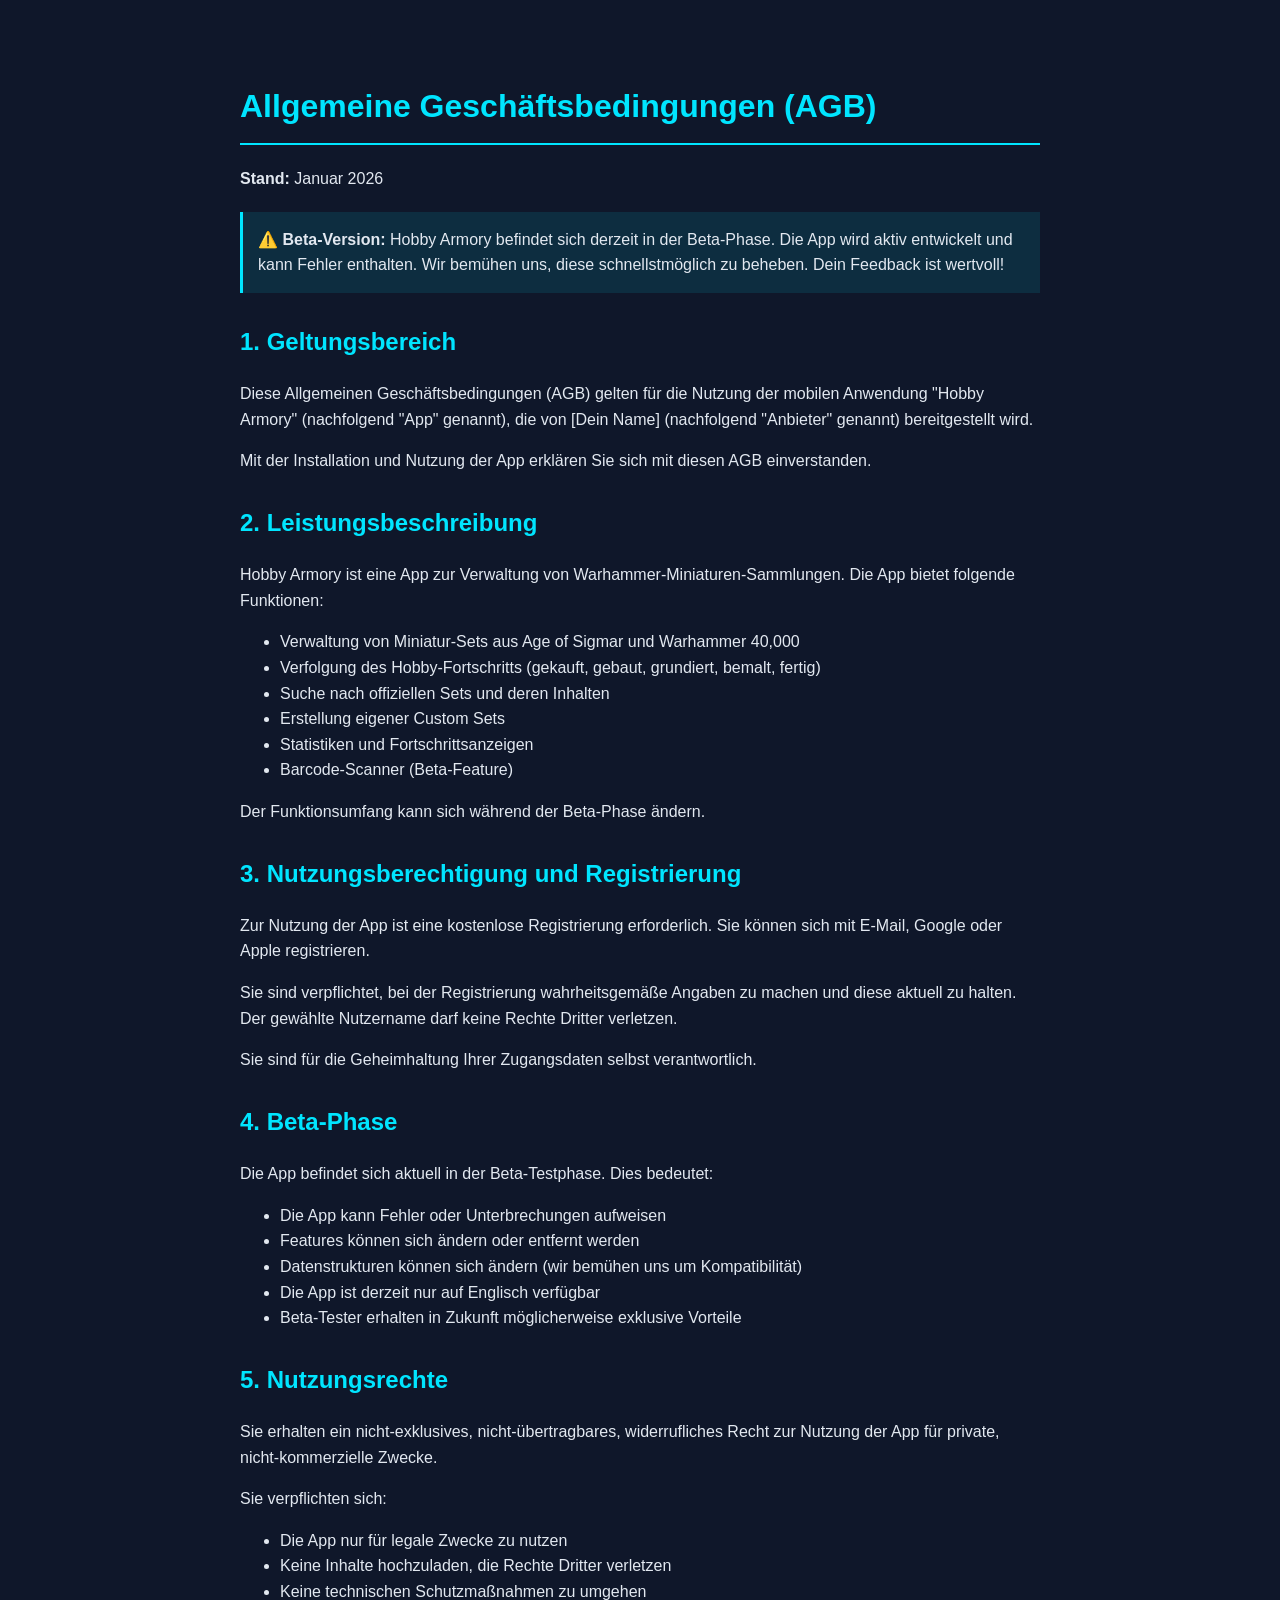
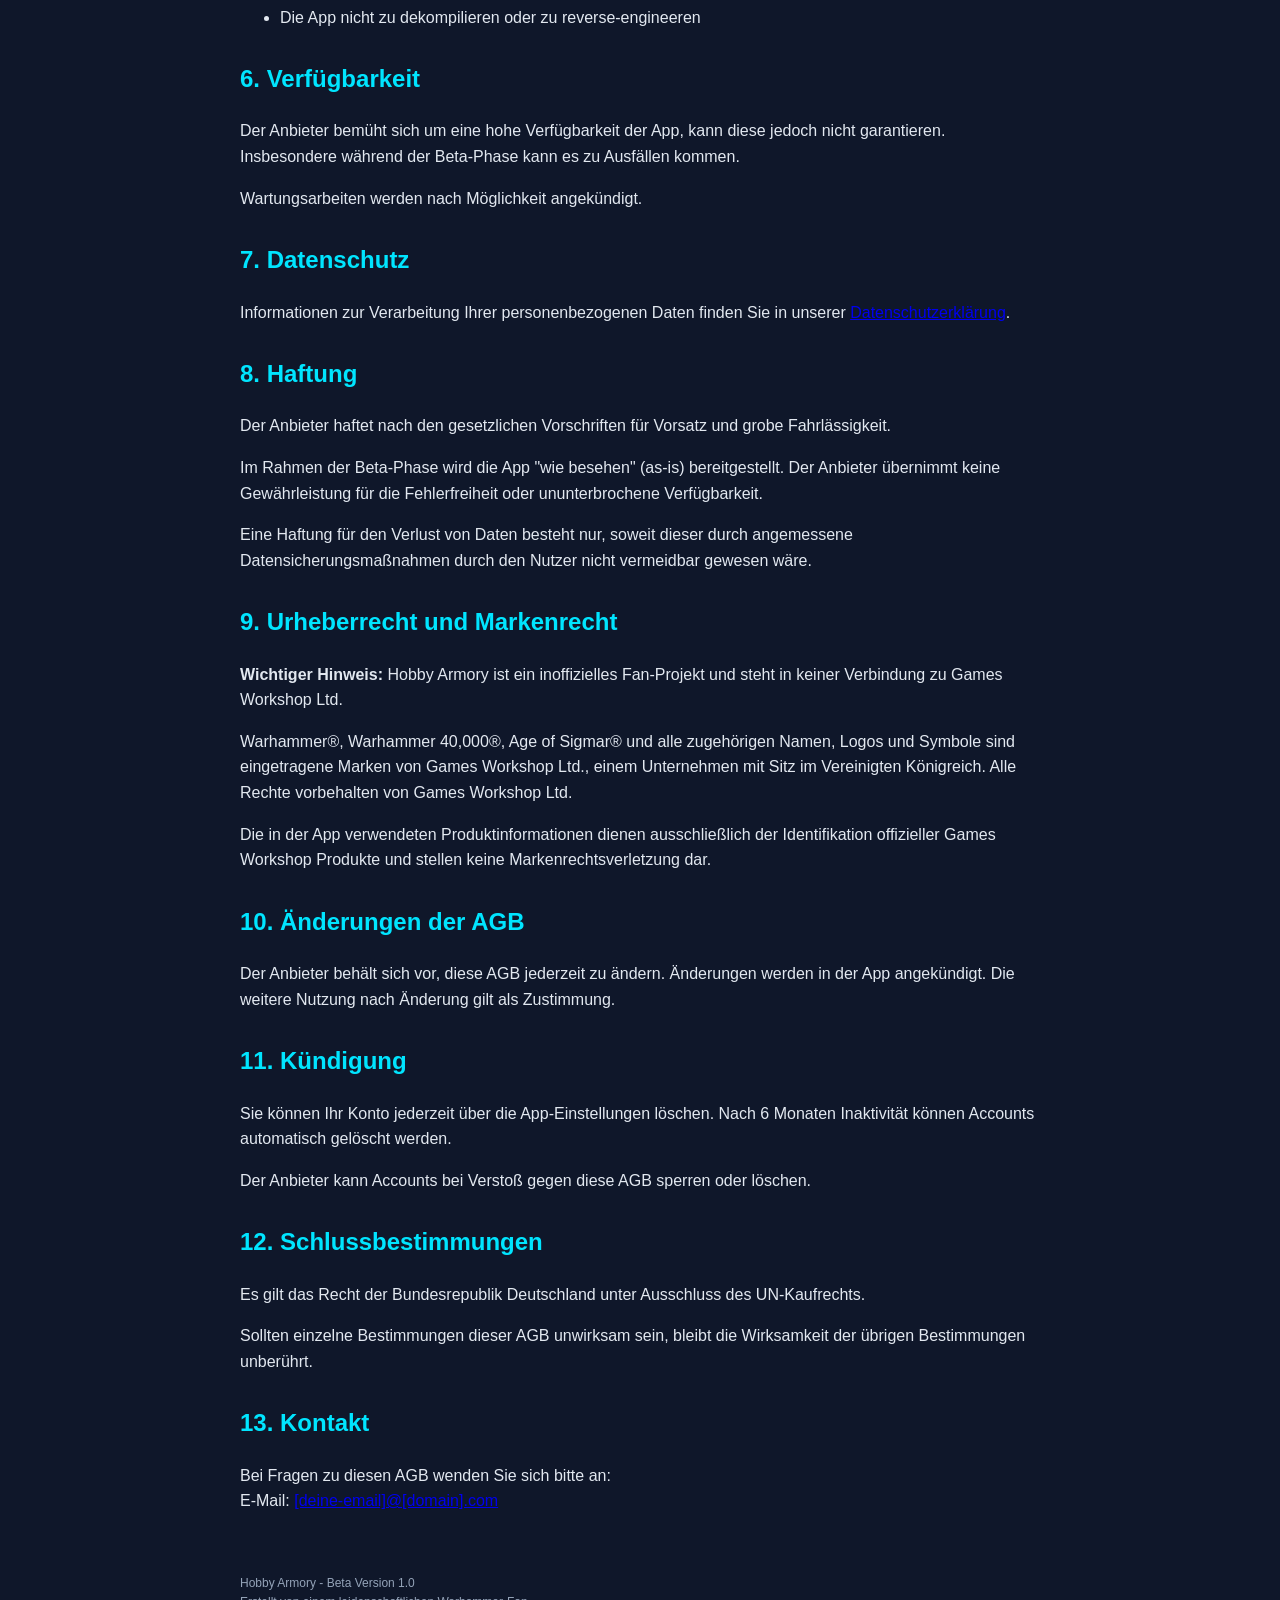
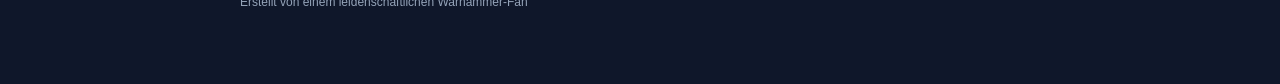
==== agb.html @ bc9844b2 "add legal pages" ====
<!DOCTYPE html>
<html lang="de">
<head>
    <meta charset="UTF-8">
    <meta name="viewport" content="width=device-width, initial-scale=1.0">
    <title>AGB - Hobby Armory</title>
    <style>
        body {
            font-family: -apple-system, BlinkMacSystemFont, 'Segoe UI', Arial, sans-serif;
            max-width: 800px;
            margin: 40px auto;
            padding: 20px;
            background: #0F172A;
            color: #E2E8F0;
            line-height: 1.6;
        }
        h1 {
            color: #00E5FF;
            border-bottom: 2px solid #00E5FF;
            padding-bottom: 10px;
        }
        h2 {
            color: #00E5FF;
            margin-top: 30px;
        }
        .highlight {
            background: rgba(0, 229, 255, 0.1);
            padding: 15px;
            border-left: 3px solid #00E5FF;
            margin: 20px 0;
        }
    </style>
</head>
<body>
    <h1>Allgemeine Geschäftsbedingungen (AGB)</h1>
    <p><strong>Stand:</strong> Januar 2026</p>

    <div class="highlight">
        <strong>⚠️ Beta-Version:</strong> Hobby Armory befindet sich derzeit in der Beta-Phase. 
        Die App wird aktiv entwickelt und kann Fehler enthalten. Wir bemühen uns, diese schnellstmöglich 
        zu beheben. Dein Feedback ist wertvoll!
    </div>

    <h2>1. Geltungsbereich</h2>
    <p>
        Diese Allgemeinen Geschäftsbedingungen (AGB) gelten für die Nutzung der mobilen Anwendung 
        "Hobby Armory" (nachfolgend "App" genannt), die von [Dein Name] (nachfolgend "Anbieter" genannt) 
        bereitgestellt wird.
    </p>
    <p>
        Mit der Installation und Nutzung der App erklären Sie sich mit diesen AGB einverstanden.
    </p>

    <h2>2. Leistungsbeschreibung</h2>
    <p>
        Hobby Armory ist eine App zur Verwaltung von Warhammer-Miniaturen-Sammlungen. Die App bietet 
        folgende Funktionen:
    </p>
    <ul>
        <li>Verwaltung von Miniatur-Sets aus Age of Sigmar und Warhammer 40,000</li>
        <li>Verfolgung des Hobby-Fortschritts (gekauft, gebaut, grundiert, bemalt, fertig)</li>
        <li>Suche nach offiziellen Sets und deren Inhalten</li>
        <li>Erstellung eigener Custom Sets</li>
        <li>Statistiken und Fortschrittsanzeigen</li>
        <li>Barcode-Scanner (Beta-Feature)</li>
    </ul>
    <p>
        Der Funktionsumfang kann sich während der Beta-Phase ändern.
    </p>

    <h2>3. Nutzungsberechtigung und Registrierung</h2>
    <p>
        Zur Nutzung der App ist eine kostenlose Registrierung erforderlich. Sie können sich mit 
        E-Mail, Google oder Apple registrieren.
    </p>
    <p>
        Sie sind verpflichtet, bei der Registrierung wahrheitsgemäße Angaben zu machen und diese 
        aktuell zu halten. Der gewählte Nutzername darf keine Rechte Dritter verletzen.
    </p>
    <p>
        Sie sind für die Geheimhaltung Ihrer Zugangsdaten selbst verantwortlich.
    </p>

    <h2>4. Beta-Phase</h2>
    <p>
        Die App befindet sich aktuell in der Beta-Testphase. Dies bedeutet:
    </p>
    <ul>
        <li>Die App kann Fehler oder Unterbrechungen aufweisen</li>
        <li>Features können sich ändern oder entfernt werden</li>
        <li>Datenstrukturen können sich ändern (wir bemühen uns um Kompatibilität)</li>
        <li>Die App ist derzeit nur auf Englisch verfügbar</li>
        <li>Beta-Tester erhalten in Zukunft möglicherweise exklusive Vorteile</li>
    </ul>

    <h2>5. Nutzungsrechte</h2>
    <p>
        Sie erhalten ein nicht-exklusives, nicht-übertragbares, widerrufliches Recht zur Nutzung 
        der App für private, nicht-kommerzielle Zwecke.
    </p>
    <p>
        Sie verpflichten sich:
    </p>
    <ul>
        <li>Die App nur für legale Zwecke zu nutzen</li>
        <li>Keine Inhalte hochzuladen, die Rechte Dritter verletzen</li>
        <li>Keine technischen Schutzmaßnahmen zu umgehen</li>
        <li>Die App nicht zu dekompilieren oder zu reverse-engineeren</li>
    </ul>

    <h2>6. Verfügbarkeit</h2>
    <p>
        Der Anbieter bemüht sich um eine hohe Verfügbarkeit der App, kann diese jedoch nicht 
        garantieren. Insbesondere während der Beta-Phase kann es zu Ausfällen kommen.
    </p>
    <p>
        Wartungsarbeiten werden nach Möglichkeit angekündigt.
    </p>

    <h2>7. Datenschutz</h2>
    <p>
        Informationen zur Verarbeitung Ihrer personenbezogenen Daten finden Sie in unserer 
        <a href="datenschutz.html">Datenschutzerklärung</a>.
    </p>

    <h2>8. Haftung</h2>
    <p>
        Der Anbieter haftet nach den gesetzlichen Vorschriften für Vorsatz und grobe Fahrlässigkeit.
    </p>
    <p>
        Im Rahmen der Beta-Phase wird die App "wie besehen" (as-is) bereitgestellt. Der Anbieter 
        übernimmt keine Gewährleistung für die Fehlerfreiheit oder ununterbrochene Verfügbarkeit.
    </p>
    <p>
        Eine Haftung für den Verlust von Daten besteht nur, soweit dieser durch angemessene 
        Datensicherungsmaßnahmen durch den Nutzer nicht vermeidbar gewesen wäre.
    </p>

    <h2>9. Urheberrecht und Markenrecht</h2>
    <p>
        <strong>Wichtiger Hinweis:</strong> Hobby Armory ist ein inoffizielles Fan-Projekt und steht 
        in keiner Verbindung zu Games Workshop Ltd.
    </p>
    <p>
        Warhammer®, Warhammer 40,000®, Age of Sigmar® und alle zugehörigen Namen, Logos und Symbole 
        sind eingetragene Marken von Games Workshop Ltd., einem Unternehmen mit Sitz im Vereinigten 
        Königreich. Alle Rechte vorbehalten von Games Workshop Ltd.
    </p>
    <p>
        Die in der App verwendeten Produktinformationen dienen ausschließlich der Identifikation 
        offizieller Games Workshop Produkte und stellen keine Markenrechtsverletzung dar.
    </p>

    <h2>10. Änderungen der AGB</h2>
    <p>
        Der Anbieter behält sich vor, diese AGB jederzeit zu ändern. Änderungen werden in der App 
        angekündigt. Die weitere Nutzung nach Änderung gilt als Zustimmung.
    </p>

    <h2>11. Kündigung</h2>
    <p>
        Sie können Ihr Konto jederzeit über die App-Einstellungen löschen. Nach 6 Monaten Inaktivität 
        können Accounts automatisch gelöscht werden.
    </p>
    <p>
        Der Anbieter kann Accounts bei Verstoß gegen diese AGB sperren oder löschen.
    </p>

    <h2>12. Schlussbestimmungen</h2>
    <p>
        Es gilt das Recht der Bundesrepublik Deutschland unter Ausschluss des UN-Kaufrechts.
    </p>
    <p>
        Sollten einzelne Bestimmungen dieser AGB unwirksam sein, bleibt die Wirksamkeit der übrigen 
        Bestimmungen unberührt.
    </p>

    <h2>13. Kontakt</h2>
    <p>
        Bei Fragen zu diesen AGB wenden Sie sich bitte an:<br>
        E-Mail: <a href="mailto:[deine-email]@[domain].com">[deine-email]@[domain].com</a>
    </p>

    <p style="margin-top: 60px; font-size: 12px; color: #94A3B8;">
        Hobby Armory - Beta Version 1.0<br>
        Erstellt von einem leidenschaftlichen Warhammer-Fan
    </p>
</body>
</html>
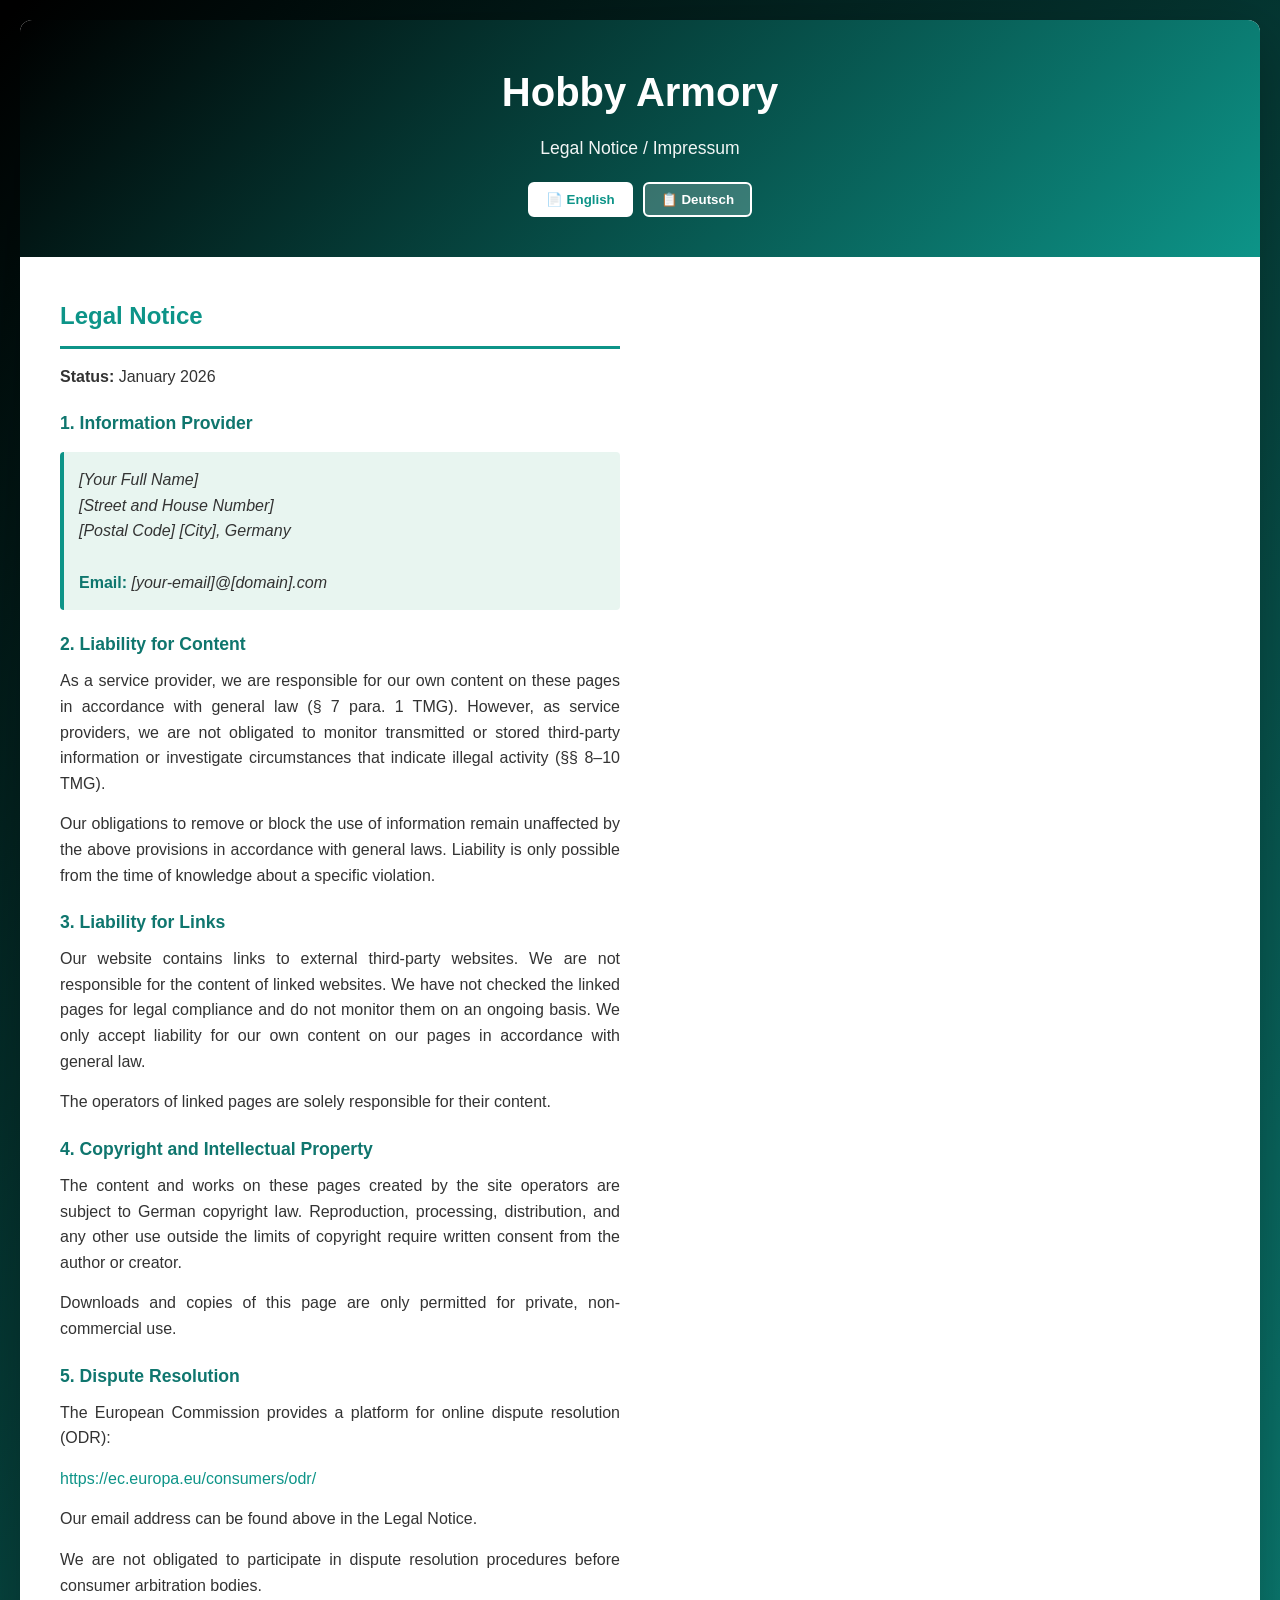
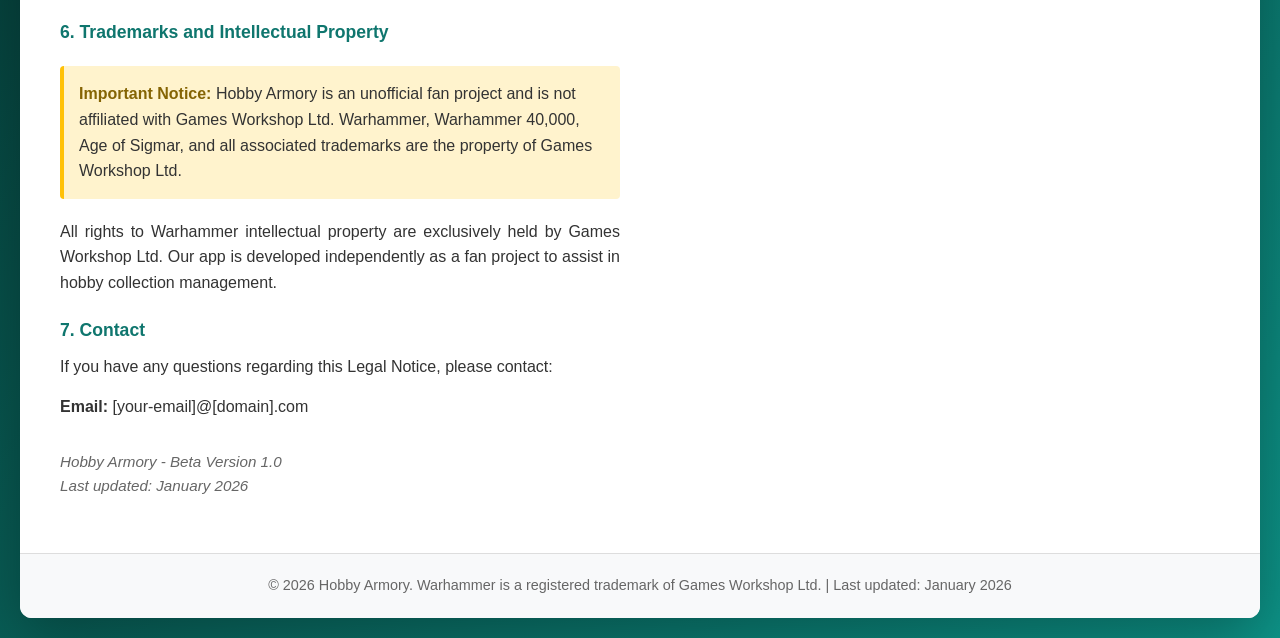
==== commit 5c7c78e2: "Update agb.html" ====
--- a/agb.html
+++ b/agb.html
@@ -3,187 +3,320 @@
 <head>
     <meta charset="UTF-8">
     <meta name="viewport" content="width=device-width, initial-scale=1.0">
-    <title>AGB - Hobby Armory</title>
+    <title>Hobby Armory Impressum - Legal Notice</title>
     <style>
+        * {
+            margin: 0;
+            padding: 0;
+            box-sizing: border-box;
+        }
+        
         body {
-            font-family: -apple-system, BlinkMacSystemFont, 'Segoe UI', Arial, sans-serif;
-            max-width: 800px;
-            margin: 40px auto;
+            font-family: -apple-system, BlinkMacSystemFont, 'Segoe UI', Roboto, Oxygen, Ubuntu, Cantarell, sans-serif;
+            line-height: 1.6;
+            color: #333;
+            background: linear-gradient(135deg, #000000 0%, #0d9488 100%);
+            min-height: 100vh;
             padding: 20px;
-            background: #0F172A;
-            color: #E2E8F0;
-            line-height: 1.6;
-        }
-        h1 {
-            color: #00E5FF;
-            border-bottom: 2px solid #00E5FF;
+        }
+        
+        .container {
+            max-width: 1400px;
+            margin: 0 auto;
+            background: white;
+            border-radius: 12px;
+            box-shadow: 0 20px 60px rgba(0,0,0,0.3);
+            overflow: hidden;
+        }
+        
+        .header {
+            background: linear-gradient(135deg, #000000 0%, #0d9488 100%);
+            color: white;
+            padding: 40px;
+            text-align: center;
+        }
+        
+        .header h1 {
+            font-size: 2.5em;
+            margin-bottom: 10px;
+        }
+        
+        .header p {
+            font-size: 1.1em;
+            opacity: 0.95;
+        }
+        
+        .language-toggle {
+            display: flex;
+            gap: 10px;
+            justify-content: center;
+            margin-top: 20px;
+        }
+        
+        .toggle-btn {
+            padding: 8px 16px;
+            background: rgba(255,255,255,0.2);
+            border: 2px solid white;
+            color: white;
+            border-radius: 6px;
+            cursor: pointer;
+            transition: all 0.3s;
+            font-weight: bold;
+        }
+        
+        .toggle-btn.active {
+            background: white;
+            color: #0d9488;
+        }
+        
+        .toggle-btn:hover {
+            background: rgba(255,255,255,0.3);
+        }
+        
+        .content {
+            display: grid;
+            grid-template-columns: 1fr 1fr;
+            gap: 40px;
+            padding: 40px;
+        }
+        
+        .section {
+            display: none;
+        }
+        
+        .section.active {
+            display: block;
+        }
+        
+        .section h2 {
+            color: #0d9488;
+            margin-top: 30px;
+            margin-bottom: 15px;
+            font-size: 1.5em;
+            border-bottom: 3px solid #0d9488;
             padding-bottom: 10px;
         }
-        h2 {
-            color: #00E5FF;
-            margin-top: 30px;
-        }
-        .highlight {
-            background: rgba(0, 229, 255, 0.1);
+        
+        .section h2:first-child {
+            margin-top: 0;
+        }
+        
+        .section h3 {
+            color: #0f766e;
+            margin-top: 20px;
+            margin-bottom: 10px;
+            font-size: 1.1em;
+        }
+        
+        .section p {
+            margin-bottom: 15px;
+            text-align: justify;
+        }
+        
+        .section ul {
+            margin-left: 25px;
+            margin-bottom: 15px;
+        }
+        
+        .section li {
+            margin-bottom: 8px;
+        }
+        
+        .contact-info {
+            background: #e8f5f0;
+            border-left: 4px solid #0d9488;
             padding: 15px;
-            border-left: 3px solid #00E5FF;
+            margin: 15px 0;
+            border-radius: 4px;
+            font-style: italic;
+        }
+        
+        .contact-info strong {
+            color: #0f766e;
+            font-style: normal;
+        }
+        
+        .important {
+            background: #fff3cd;
+            border-left: 4px solid #ffc107;
+            padding: 15px;
             margin: 20px 0;
+            border-radius: 4px;
+        }
+        
+        .important strong {
+            color: #856404;
+        }
+        
+        a {
+            color: #0d9488;
+            text-decoration: none;
+        }
+        
+        a:hover {
+            text-decoration: underline;
+        }
+        
+        @media (max-width: 1024px) {
+            .content {
+                grid-template-columns: 1fr;
+                gap: 30px;
+            }
+        }
+        
+        .footer {
+            background: #f8f9fa;
+            padding: 20px 40px;
+            text-align: center;
+            font-size: 0.9em;
+            color: #666;
+            border-top: 1px solid #ddd;
         }
     </style>
 </head>
 <body>
-    <h1>Allgemeine Geschäftsbedingungen (AGB)</h1>
-    <p><strong>Stand:</strong> Januar 2026</p>
-
-    <div class="highlight">
-        <strong>⚠️ Beta-Version:</strong> Hobby Armory befindet sich derzeit in der Beta-Phase. 
-        Die App wird aktiv entwickelt und kann Fehler enthalten. Wir bemühen uns, diese schnellstmöglich 
-        zu beheben. Dein Feedback ist wertvoll!
+    <div class="container">
+        <div class="header">
+            <h1>Hobby Armory</h1>
+            <p>Legal Notice / Impressum</p>
+            <div class="language-toggle">
+                <button class="toggle-btn active" onclick="showLanguage('english')">📄 English</button>
+                <button class="toggle-btn" onclick="showLanguage('german')">📋 Deutsch</button>
+            </div>
+        </div>
+        
+        <div class="content">
+            <!-- ENGLISH VERSION -->
+            <div id="english" class="section active">
+                <h2>Legal Notice</h2>
+                <p><strong>Status:</strong> January 2026</p>
+                
+                <h3>1. Information Provider</h3>
+                <div class="contact-info">
+                    [Your Full Name]<br>
+                    [Street and House Number]<br>
+                    [Postal Code] [City], Germany<br>
+                    <br>
+                    <strong>Email:</strong> [your-email]@[domain].com
+                </div>
+                
+                <h3>2. Liability for Content</h3>
+                <p>As a service provider, we are responsible for our own content on these pages in accordance with general law (§ 7 para. 1 TMG). However, as service providers, we are not obligated to monitor transmitted or stored third-party information or investigate circumstances that indicate illegal activity (§§ 8–10 TMG).</p>
+                
+                <p>Our obligations to remove or block the use of information remain unaffected by the above provisions in accordance with general laws. Liability is only possible from the time of knowledge about a specific violation.</p>
+                
+                <h3>3. Liability for Links</h3>
+                <p>Our website contains links to external third-party websites. We are not responsible for the content of linked websites. We have not checked the linked pages for legal compliance and do not monitor them on an ongoing basis. We only accept liability for our own content on our pages in accordance with general law.</p>
+                
+                <p>The operators of linked pages are solely responsible for their content.</p>
+                
+                <h3>4. Copyright and Intellectual Property</h3>
+                <p>The content and works on these pages created by the site operators are subject to German copyright law. Reproduction, processing, distribution, and any other use outside the limits of copyright require written consent from the author or creator.</p>
+                
+                <p>Downloads and copies of this page are only permitted for private, non-commercial use.</p>
+                
+                <h3>5. Dispute Resolution</h3>
+                <p>The European Commission provides a platform for online dispute resolution (ODR):</p>
+                <p><a href="https://ec.europa.eu/consumers/odr/" target="_blank" rel="noopener noreferrer">https://ec.europa.eu/consumers/odr/</a></p>
+                
+                <p>Our email address can be found above in the Legal Notice.</p>
+                
+                <p>We are not obligated to participate in dispute resolution procedures before consumer arbitration bodies.</p>
+                
+                <h3>6. Trademarks and Intellectual Property</h3>
+                <div class="important">
+                    <strong>Important Notice:</strong> Hobby Armory is an unofficial fan project and is not affiliated with Games Workshop Ltd. Warhammer, Warhammer 40,000, Age of Sigmar, and all associated trademarks are the property of Games Workshop Ltd.
+                </div>
+                
+                <p>All rights to Warhammer intellectual property are exclusively held by Games Workshop Ltd. Our app is developed independently as a fan project to assist in hobby collection management.</p>
+                
+                <h3>7. Contact</h3>
+                <p>If you have any questions regarding this Legal Notice, please contact:</p>
+                <p><strong>Email:</strong> [your-email]@[domain].com</p>
+                
+                <p style="margin-top: 30px; font-size: 0.95em; color: #666;">
+                    <em>Hobby Armory - Beta Version 1.0</em><br>
+                    <em>Last updated: January 2026</em>
+                </p>
+            </div>
+            
+            <!-- GERMAN VERSION -->
+            <div id="german" class="section">
+                <h2>Impressum</h2>
+                <p><strong>Stand:</strong> Januar 2026</p>
+                
+                <h3>1. Angaben gemäß § 5 TMG</h3>
+                <div class="contact-info">
+                    [Dein vollständiger Name]<br>
+                    [Deine Straße und Hausnummer]<br>
+                    [PLZ] [Ort], Deutschland<br>
+                    <br>
+                    <strong>E-Mail:</strong> [deine-email]@[domain].com
+                </div>
+                
+                <h3>2. Haftung für Inhalte</h3>
+                <p>Als Diensteanbieter sind wir gemäß § 7 Abs. 1 TMG für eigene Inhalte auf diesen Seiten nach den allgemeinen Gesetzen verantwortlich. Nach §§ 8–10 TMG sind wir als Diensteanbieter jedoch nicht verpflichtet, übermittelte oder gespeicherte fremde Informationen zu überwachen oder nach Umständen zu forschen, die auf eine rechtswidrige Tätigkeit hinweisen.</p>
+                
+                <p>Verpflichtungen zur Entfernung oder Sperrung der Nutzung von Informationen bleiben hiervon unberührt und richten sich nach den allgemeinen Gesetzen. Eine diesbezügliche Haftung ist jedoch erst ab dem Zeitpunkt einer konkreten Kenntnis einer Rechtsverletzung möglich.</p>
+                
+                <h3>3. Haftung für Links</h3>
+                <p>Unser Angebot enthält Links zu externen Websites Dritter, auf deren Inhalte wir keinen Einfluss haben. Deshalb können wir für diese fremden Inhalte auch keine Gewähr übernehmen. Für die Inhalte der verlinkten Seiten ist stets der jeweilige Anbieter oder Betreiber der Seiten verantwortlich. Die verlinkten Seiten wurden zum Zeitpunkt der Verlinkung auf mögliche Rechtsverstöße überprüft. Rechtswidrige Inhalte waren zum Zeitpunkt der Verlinkung nicht erkennbar.</p>
+                
+                <p>Eine permanente inhaltliche Kontrolle der verlinkten Seiten ist jedoch ohne konkrete Anhaltspunkte einer Rechtsverletzung nicht zumutbar. Bei Bekanntwerden von Rechtsverletzungen werden wir derartige Links umgehend entfernen.</p>
+                
+                <h3>4. Urheberrecht</h3>
+                <p>Die durch die Seitenbetreiber erstellten Inhalte und Werke auf diesen Seiten unterliegen dem deutschen Urheberrecht. Die Vervielfältigung, Bearbeitung, Verbreitung und jede Art der Verwertung außerhalb der Grenzen des Urheberrechtes bedürfen der schriftlichen Zustimmung des Autors oder Erstellers.</p>
+                
+                <p>Downloads und Kopien dieser Seite sind nur für den privaten, nicht kommerziellen Gebrauch gestattet.</p>
+                
+                <h3>5. Streitbeilegung</h3>
+                <p>Die Europäische Kommission stellt eine Plattform zur Online-Streitbeilegung (OS) bereit:</p>
+                <p><a href="https://ec.europa.eu/consumers/odr/" target="_blank" rel="noopener noreferrer">https://ec.europa.eu/consumers/odr/</a></p>
+                
+                <p>Unsere E-Mail-Adresse finden Sie oben im Impressum.</p>
+                
+                <p>Wir sind nicht bereit oder verpflichtet, an Streitbeilegungsverfahren vor einer Verbraucherschlichtungsstelle teilzunehmen.</p>
+                
+                <h3>6. Markenzeichen und Geistiges Eigentum</h3>
+                <div class="important">
+                    <strong>Wichtiger Hinweis:</strong> Hobby Armory ist ein inoffizielles Fan-Projekt und steht in keiner Verbindung zu Games Workshop Ltd. Warhammer, Warhammer 40.000, Age of Sigmar und alle zugehörigen Marken sind Eigentum von Games Workshop Ltd.
+                </div>
+                
+                <p>Alle Rechte am Warhammer-Geistigen Eigentum sind ausschließlich bei Games Workshop Ltd. Our app wird unabhängig als Fan-Projekt zur Unterstützung der Hobby-Sammlungsverwaltung entwickelt.</p>
+                
+                <h3>7. Kontakt</h3>
+                <p>Bei Fragen zu diesem Impressum kontaktieren Sie uns bitte unter:</p>
+                <p><strong>E-Mail:</strong> [deine-email]@[domain].com</p>
+                
+                <p style="margin-top: 30px; font-size: 0.95em; color: #666;">
+                    <em>Hobby Armory - Beta Version 1.0</em><br>
+                    <em>Zuletzt aktualisiert: Januar 2026</em>
+                </p>
+            </div>
+        </div>
+        
+        <div class="footer">
+            <p>© 2026 Hobby Armory. Warhammer is a registered trademark of Games Workshop Ltd. | Last updated: January 2026</p>
+        </div>
     </div>
-
-    <h2>1. Geltungsbereich</h2>
-    <p>
-        Diese Allgemeinen Geschäftsbedingungen (AGB) gelten für die Nutzung der mobilen Anwendung 
-        "Hobby Armory" (nachfolgend "App" genannt), die von [Dein Name] (nachfolgend "Anbieter" genannt) 
-        bereitgestellt wird.
-    </p>
-    <p>
-        Mit der Installation und Nutzung der App erklären Sie sich mit diesen AGB einverstanden.
-    </p>
-
-    <h2>2. Leistungsbeschreibung</h2>
-    <p>
-        Hobby Armory ist eine App zur Verwaltung von Warhammer-Miniaturen-Sammlungen. Die App bietet 
-        folgende Funktionen:
-    </p>
-    <ul>
-        <li>Verwaltung von Miniatur-Sets aus Age of Sigmar und Warhammer 40,000</li>
-        <li>Verfolgung des Hobby-Fortschritts (gekauft, gebaut, grundiert, bemalt, fertig)</li>
-        <li>Suche nach offiziellen Sets und deren Inhalten</li>
-        <li>Erstellung eigener Custom Sets</li>
-        <li>Statistiken und Fortschrittsanzeigen</li>
-        <li>Barcode-Scanner (Beta-Feature)</li>
-    </ul>
-    <p>
-        Der Funktionsumfang kann sich während der Beta-Phase ändern.
-    </p>
-
-    <h2>3. Nutzungsberechtigung und Registrierung</h2>
-    <p>
-        Zur Nutzung der App ist eine kostenlose Registrierung erforderlich. Sie können sich mit 
-        E-Mail, Google oder Apple registrieren.
-    </p>
-    <p>
-        Sie sind verpflichtet, bei der Registrierung wahrheitsgemäße Angaben zu machen und diese 
-        aktuell zu halten. Der gewählte Nutzername darf keine Rechte Dritter verletzen.
-    </p>
-    <p>
-        Sie sind für die Geheimhaltung Ihrer Zugangsdaten selbst verantwortlich.
-    </p>
-
-    <h2>4. Beta-Phase</h2>
-    <p>
-        Die App befindet sich aktuell in der Beta-Testphase. Dies bedeutet:
-    </p>
-    <ul>
-        <li>Die App kann Fehler oder Unterbrechungen aufweisen</li>
-        <li>Features können sich ändern oder entfernt werden</li>
-        <li>Datenstrukturen können sich ändern (wir bemühen uns um Kompatibilität)</li>
-        <li>Die App ist derzeit nur auf Englisch verfügbar</li>
-        <li>Beta-Tester erhalten in Zukunft möglicherweise exklusive Vorteile</li>
-    </ul>
-
-    <h2>5. Nutzungsrechte</h2>
-    <p>
-        Sie erhalten ein nicht-exklusives, nicht-übertragbares, widerrufliches Recht zur Nutzung 
-        der App für private, nicht-kommerzielle Zwecke.
-    </p>
-    <p>
-        Sie verpflichten sich:
-    </p>
-    <ul>
-        <li>Die App nur für legale Zwecke zu nutzen</li>
-        <li>Keine Inhalte hochzuladen, die Rechte Dritter verletzen</li>
-        <li>Keine technischen Schutzmaßnahmen zu umgehen</li>
-        <li>Die App nicht zu dekompilieren oder zu reverse-engineeren</li>
-    </ul>
-
-    <h2>6. Verfügbarkeit</h2>
-    <p>
-        Der Anbieter bemüht sich um eine hohe Verfügbarkeit der App, kann diese jedoch nicht 
-        garantieren. Insbesondere während der Beta-Phase kann es zu Ausfällen kommen.
-    </p>
-    <p>
-        Wartungsarbeiten werden nach Möglichkeit angekündigt.
-    </p>
-
-    <h2>7. Datenschutz</h2>
-    <p>
-        Informationen zur Verarbeitung Ihrer personenbezogenen Daten finden Sie in unserer 
-        <a href="datenschutz.html">Datenschutzerklärung</a>.
-    </p>
-
-    <h2>8. Haftung</h2>
-    <p>
-        Der Anbieter haftet nach den gesetzlichen Vorschriften für Vorsatz und grobe Fahrlässigkeit.
-    </p>
-    <p>
-        Im Rahmen der Beta-Phase wird die App "wie besehen" (as-is) bereitgestellt. Der Anbieter 
-        übernimmt keine Gewährleistung für die Fehlerfreiheit oder ununterbrochene Verfügbarkeit.
-    </p>
-    <p>
-        Eine Haftung für den Verlust von Daten besteht nur, soweit dieser durch angemessene 
-        Datensicherungsmaßnahmen durch den Nutzer nicht vermeidbar gewesen wäre.
-    </p>
-
-    <h2>9. Urheberrecht und Markenrecht</h2>
-    <p>
-        <strong>Wichtiger Hinweis:</strong> Hobby Armory ist ein inoffizielles Fan-Projekt und steht 
-        in keiner Verbindung zu Games Workshop Ltd.
-    </p>
-    <p>
-        Warhammer®, Warhammer 40,000®, Age of Sigmar® und alle zugehörigen Namen, Logos und Symbole 
-        sind eingetragene Marken von Games Workshop Ltd., einem Unternehmen mit Sitz im Vereinigten 
-        Königreich. Alle Rechte vorbehalten von Games Workshop Ltd.
-    </p>
-    <p>
-        Die in der App verwendeten Produktinformationen dienen ausschließlich der Identifikation 
-        offizieller Games Workshop Produkte und stellen keine Markenrechtsverletzung dar.
-    </p>
-
-    <h2>10. Änderungen der AGB</h2>
-    <p>
-        Der Anbieter behält sich vor, diese AGB jederzeit zu ändern. Änderungen werden in der App 
-        angekündigt. Die weitere Nutzung nach Änderung gilt als Zustimmung.
-    </p>
-
-    <h2>11. Kündigung</h2>
-    <p>
-        Sie können Ihr Konto jederzeit über die App-Einstellungen löschen. Nach 6 Monaten Inaktivität 
-        können Accounts automatisch gelöscht werden.
-    </p>
-    <p>
-        Der Anbieter kann Accounts bei Verstoß gegen diese AGB sperren oder löschen.
-    </p>
-
-    <h2>12. Schlussbestimmungen</h2>
-    <p>
-        Es gilt das Recht der Bundesrepublik Deutschland unter Ausschluss des UN-Kaufrechts.
-    </p>
-    <p>
-        Sollten einzelne Bestimmungen dieser AGB unwirksam sein, bleibt die Wirksamkeit der übrigen 
-        Bestimmungen unberührt.
-    </p>
-
-    <h2>13. Kontakt</h2>
-    <p>
-        Bei Fragen zu diesen AGB wenden Sie sich bitte an:<br>
-        E-Mail: <a href="mailto:[deine-email]@[domain].com">[deine-email]@[domain].com</a>
-    </p>
-
-    <p style="margin-top: 60px; font-size: 12px; color: #94A3B8;">
-        Hobby Armory - Beta Version 1.0<br>
-        Erstellt von einem leidenschaftlichen Warhammer-Fan
-    </p>
+    
+    <script>
+        function showLanguage(lang) {
+            // Hide all sections
+            document.getElementById('english').classList.remove('active');
+            document.getElementById('german').classList.remove('active');
+            
+            // Remove active state from all buttons
+            document.querySelectorAll('.toggle-btn').forEach(btn => {
+                btn.classList.remove('active');
+            });
+            
+            // Show selected language
+            document.getElementById(lang).classList.add('active');
+            
+            // Activate corresponding button
+            event.target.classList.add('active');
+        }
+    </script>
 </body>
 </html>
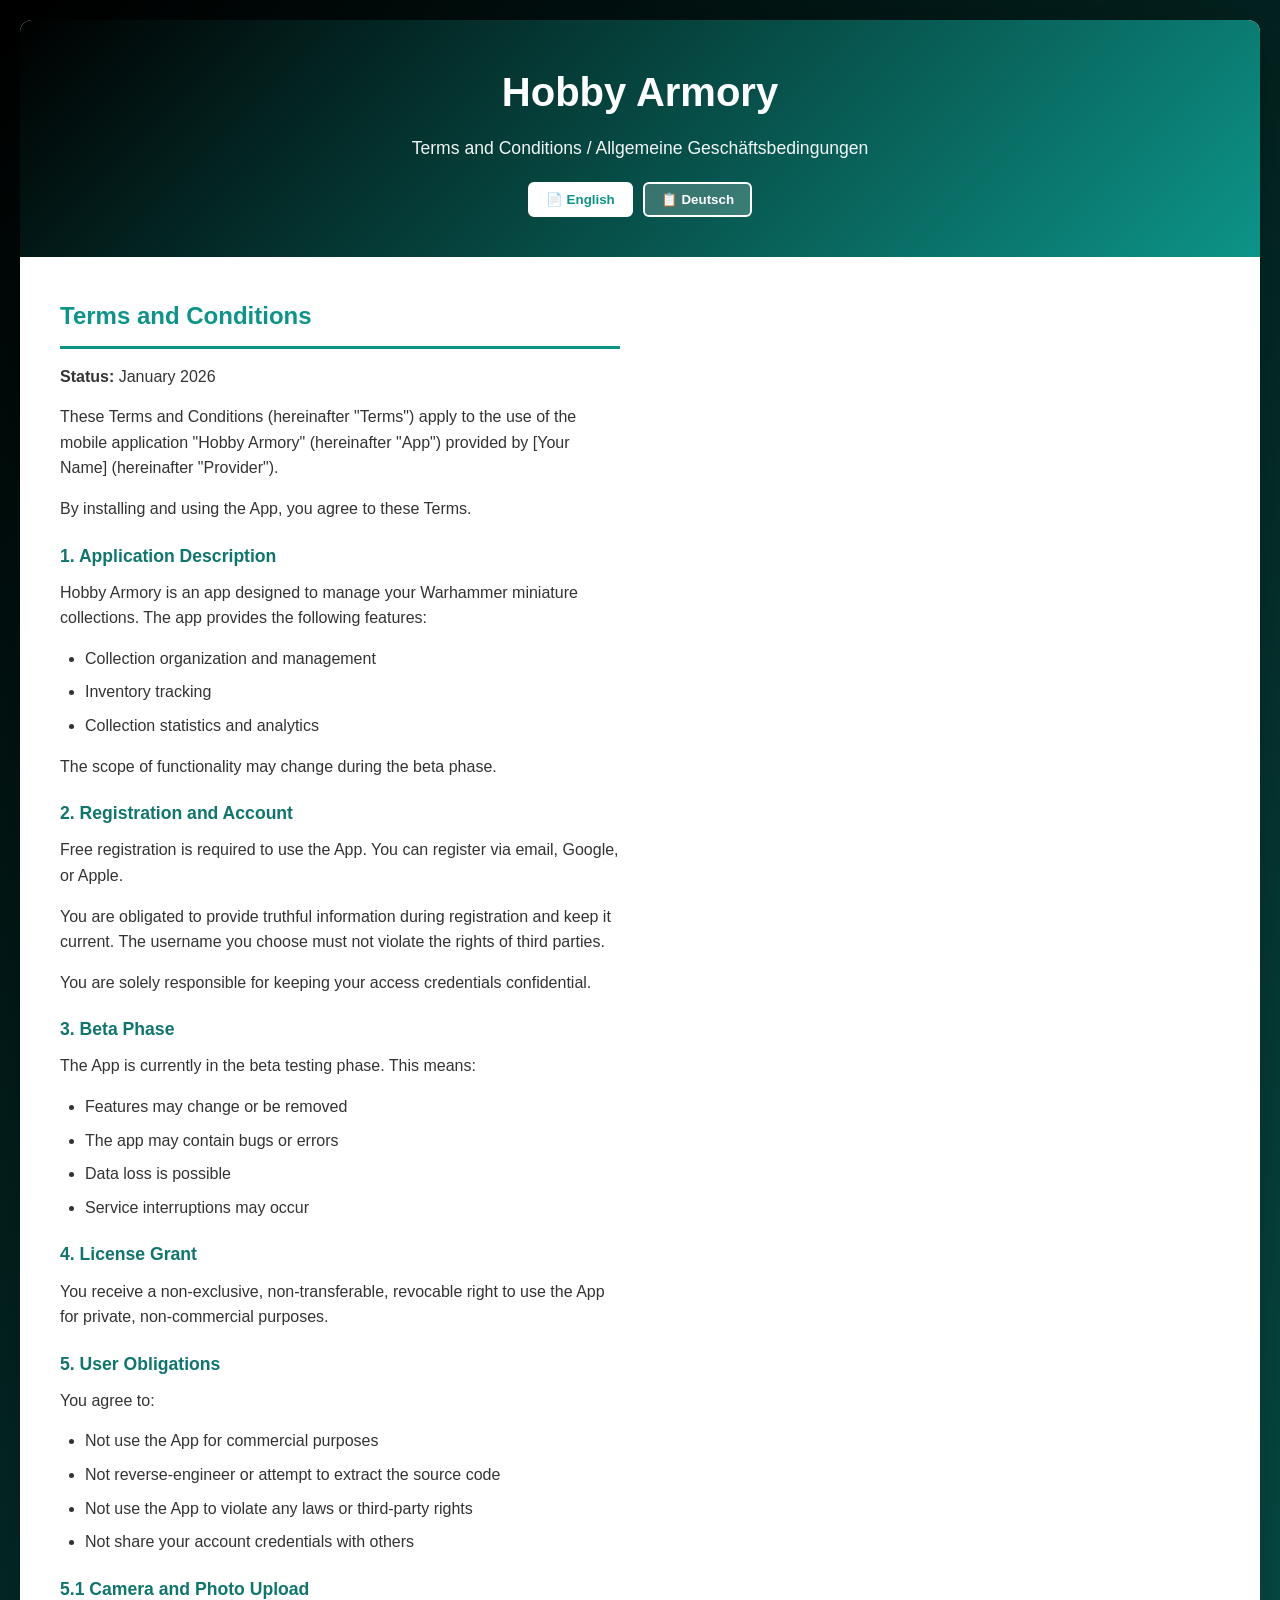
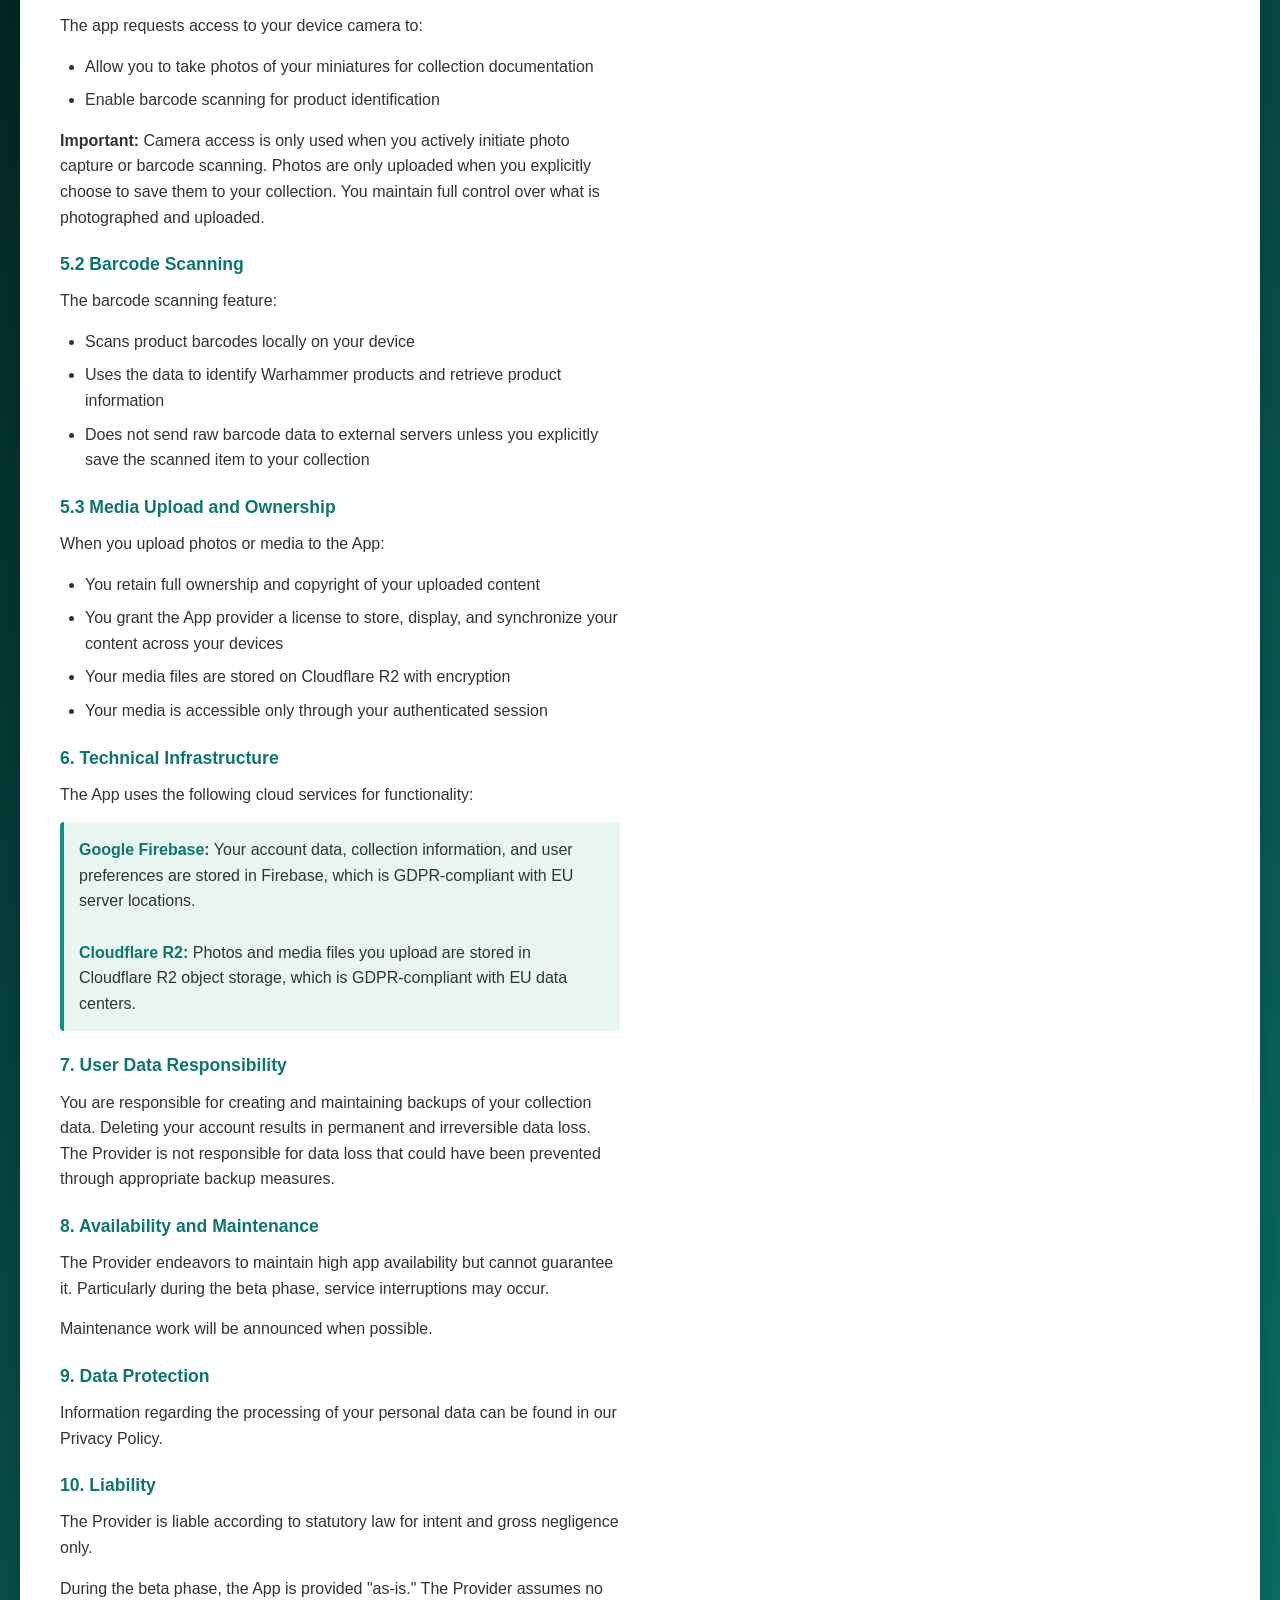
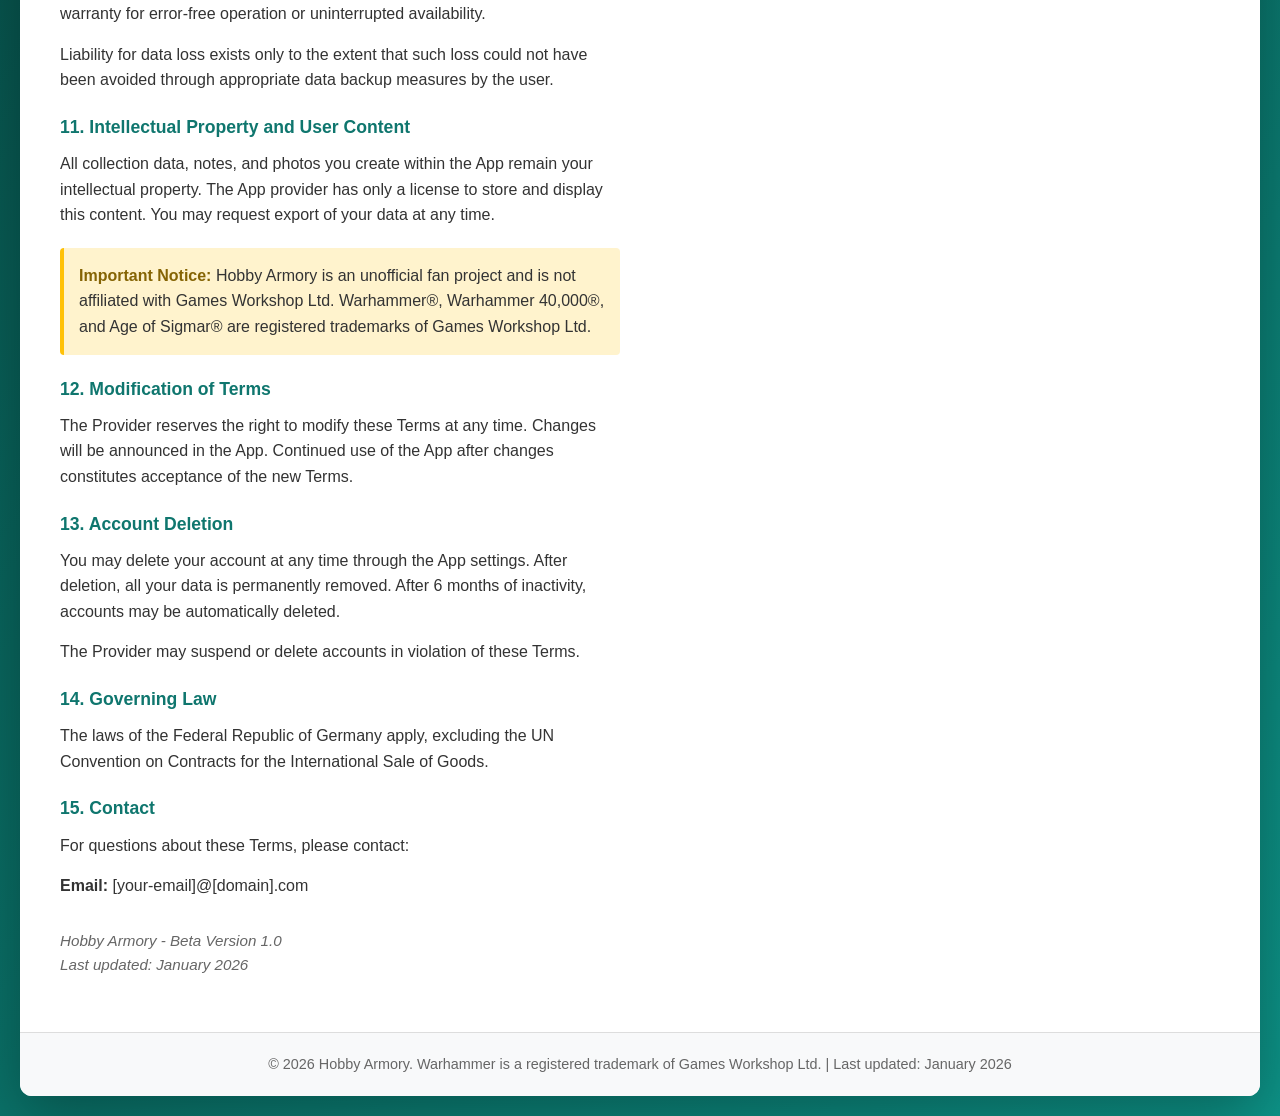
==== commit c06377ae: "Update agb.html" ====
--- a/agb.html
+++ b/agb.html
@@ -3,7 +3,7 @@
 <head>
     <meta charset="UTF-8">
     <meta name="viewport" content="width=device-width, initial-scale=1.0">
-    <title>Hobby Armory Impressum - Legal Notice</title>
+    <title>Hobby Armory AGB - Terms and Conditions</title>
     <style>
         * {
             margin: 0;
@@ -82,6 +82,8 @@
         
         .section {
             display: none;
+            max-width: 800px;
+            margin: 0 auto;
         }
         
         .section.active {
@@ -110,7 +112,7 @@
         
         .section p {
             margin-bottom: 15px;
-            text-align: justify;
+            text-align: left;
         }
         
         .section ul {
@@ -120,20 +122,6 @@
         
         .section li {
             margin-bottom: 8px;
-        }
-        
-        .contact-info {
-            background: #e8f5f0;
-            border-left: 4px solid #0d9488;
-            padding: 15px;
-            margin: 15px 0;
-            border-radius: 4px;
-            font-style: italic;
-        }
-        
-        .contact-info strong {
-            color: #0f766e;
-            font-style: normal;
         }
         
         .important {
@@ -148,19 +136,37 @@
             color: #856404;
         }
         
-        a {
-            color: #0d9488;
-            text-decoration: none;
-        }
-        
-        a:hover {
-            text-decoration: underline;
+        .info-box {
+            background: #e8f5f0;
+            border-left: 4px solid #0d9488;
+            padding: 15px;
+            margin: 15px 0;
+            border-radius: 4px;
+        }
+        
+        .info-box strong {
+            color: #0f766e;
         }
         
         @media (max-width: 1024px) {
             .content {
                 grid-template-columns: 1fr;
                 gap: 30px;
+                padding: 20px;
+            }
+        }
+        
+        @media (max-width: 600px) {
+            .content {
+                padding: 15px;
+            }
+            
+            .header {
+                padding: 20px;
+            }
+            
+            .header h1 {
+                font-size: 2em;
             }
         }
         
@@ -178,7 +184,7 @@
     <div class="container">
         <div class="header">
             <h1>Hobby Armory</h1>
-            <p>Legal Notice / Impressum</p>
+            <p>Terms and Conditions / Allgemeine Geschäftsbedingungen</p>
             <div class="language-toggle">
                 <button class="toggle-btn active" onclick="showLanguage('english')">📄 English</button>
                 <button class="toggle-btn" onclick="showLanguage('german')">📋 Deutsch</button>
@@ -188,50 +194,122 @@
         <div class="content">
             <!-- ENGLISH VERSION -->
             <div id="english" class="section active">
-                <h2>Legal Notice</h2>
+                <h2>Terms and Conditions</h2>
                 <p><strong>Status:</strong> January 2026</p>
                 
-                <h3>1. Information Provider</h3>
-                <div class="contact-info">
-                    [Your Full Name]<br>
-                    [Street and House Number]<br>
-                    [Postal Code] [City], Germany<br>
-                    <br>
-                    <strong>Email:</strong> [your-email]@[domain].com
+                <p>These Terms and Conditions (hereinafter &quot;Terms&quot;) apply to the use of the mobile application &quot;Hobby Armory&quot; (hereinafter &quot;App&quot;) provided by [Your Name] (hereinafter &quot;Provider&quot;).</p>
+                
+                <p>By installing and using the App, you agree to these Terms.</p>
+                
+                <h3>1. Application Description</h3>
+                <p>Hobby Armory is an app designed to manage your Warhammer miniature collections. The app provides the following features:</p>
+                <ul>
+                    <li>Collection organization and management</li>
+                    <li>Inventory tracking</li>
+                    <li>Collection statistics and analytics</li>
+                </ul>
+                <p>The scope of functionality may change during the beta phase.</p>
+                
+                <h3>2. Registration and Account</h3>
+                <p>Free registration is required to use the App. You can register via email, Google, or Apple.</p>
+                
+                <p>You are obligated to provide truthful information during registration and keep it current. The username you choose must not violate the rights of third parties.</p>
+                
+                <p>You are solely responsible for keeping your access credentials confidential.</p>
+                
+                <h3>3. Beta Phase</h3>
+                <p>The App is currently in the beta testing phase. This means:</p>
+                <ul>
+                    <li>Features may change or be removed</li>
+                    <li>The app may contain bugs or errors</li>
+                    <li>Data loss is possible</li>
+                    <li>Service interruptions may occur</li>
+                </ul>
+                
+                <h3>4. License Grant</h3>
+                <p>You receive a non-exclusive, non-transferable, revocable right to use the App for private, non-commercial purposes.</p>
+                
+                <h3>5. User Obligations</h3>
+                <p>You agree to:</p>
+                <ul>
+                    <li>Not use the App for commercial purposes</li>
+                    <li>Not reverse-engineer or attempt to extract the source code</li>
+                    <li>Not use the App to violate any laws or third-party rights</li>
+                    <li>Not share your account credentials with others</li>
+                </ul>
+                
+                <h3>5.1 Camera and Photo Upload</h3>
+                <p>The app requests access to your device camera to:</p>
+                <ul>
+                    <li>Allow you to take photos of your miniatures for collection documentation</li>
+                    <li>Enable barcode scanning for product identification</li>
+                </ul>
+                <p><strong>Important:</strong> Camera access is only used when you actively initiate photo capture or barcode scanning. Photos are only uploaded when you explicitly choose to save them to your collection. You maintain full control over what is photographed and uploaded.</p>
+                
+                <h3>5.2 Barcode Scanning</h3>
+                <p>The barcode scanning feature:</p>
+                <ul>
+                    <li>Scans product barcodes locally on your device</li>
+                    <li>Uses the data to identify Warhammer products and retrieve product information</li>
+                    <li>Does not send raw barcode data to external servers unless you explicitly save the scanned item to your collection</li>
+                </ul>
+                
+                <h3>5.3 Media Upload and Ownership</h3>
+                <p>When you upload photos or media to the App:</p>
+                <ul>
+                    <li>You retain full ownership and copyright of your uploaded content</li>
+                    <li>You grant the App provider a license to store, display, and synchronize your content across your devices</li>
+                    <li>Your media files are stored on Cloudflare R2 with encryption</li>
+                    <li>Your media is accessible only through your authenticated session</li>
+                </ul>
+                
+                <h3>6. Technical Infrastructure</h3>
+                <p>The App uses the following cloud services for functionality:</p>
+                
+                <div class="info-box">
+                    <strong>Google Firebase:</strong> Your account data, collection information, and user preferences are stored in Firebase, which is GDPR-compliant with EU server locations.
+                    <br><br>
+                    <strong>Cloudflare R2:</strong> Photos and media files you upload are stored in Cloudflare R2 object storage, which is GDPR-compliant with EU data centers.
                 </div>
                 
-                <h3>2. Liability for Content</h3>
-                <p>As a service provider, we are responsible for our own content on these pages in accordance with general law (§ 7 para. 1 TMG). However, as service providers, we are not obligated to monitor transmitted or stored third-party information or investigate circumstances that indicate illegal activity (§§ 8–10 TMG).</p>
-                
-                <p>Our obligations to remove or block the use of information remain unaffected by the above provisions in accordance with general laws. Liability is only possible from the time of knowledge about a specific violation.</p>
-                
-                <h3>3. Liability for Links</h3>
-                <p>Our website contains links to external third-party websites. We are not responsible for the content of linked websites. We have not checked the linked pages for legal compliance and do not monitor them on an ongoing basis. We only accept liability for our own content on our pages in accordance with general law.</p>
-                
-                <p>The operators of linked pages are solely responsible for their content.</p>
-                
-                <h3>4. Copyright and Intellectual Property</h3>
-                <p>The content and works on these pages created by the site operators are subject to German copyright law. Reproduction, processing, distribution, and any other use outside the limits of copyright require written consent from the author or creator.</p>
-                
-                <p>Downloads and copies of this page are only permitted for private, non-commercial use.</p>
-                
-                <h3>5. Dispute Resolution</h3>
-                <p>The European Commission provides a platform for online dispute resolution (ODR):</p>
-                <p><a href="https://ec.europa.eu/consumers/odr/" target="_blank" rel="noopener noreferrer">https://ec.europa.eu/consumers/odr/</a></p>
-                
-                <p>Our email address can be found above in the Legal Notice.</p>
-                
-                <p>We are not obligated to participate in dispute resolution procedures before consumer arbitration bodies.</p>
-                
-                <h3>6. Trademarks and Intellectual Property</h3>
+                <h3>7. User Data Responsibility</h3>
+                <p>You are responsible for creating and maintaining backups of your collection data. Deleting your account results in permanent and irreversible data loss. The Provider is not responsible for data loss that could have been prevented through appropriate backup measures.</p>
+                
+                <h3>8. Availability and Maintenance</h3>
+                <p>The Provider endeavors to maintain high app availability but cannot guarantee it. Particularly during the beta phase, service interruptions may occur.</p>
+                
+                <p>Maintenance work will be announced when possible.</p>
+                
+                <h3>9. Data Protection</h3>
+                <p>Information regarding the processing of your personal data can be found in our Privacy Policy.</p>
+                
+                <h3>10. Liability</h3>
+                <p>The Provider is liable according to statutory law for intent and gross negligence only.</p>
+                
+                <p>During the beta phase, the App is provided &quot;as-is.&quot; The Provider assumes no warranty for error-free operation or uninterrupted availability.</p>
+                
+                <p>Liability for data loss exists only to the extent that such loss could not have been avoided through appropriate data backup measures by the user.</p>
+                
+                <h3>11. Intellectual Property and User Content</h3>
+                <p>All collection data, notes, and photos you create within the App remain your intellectual property. The App provider has only a license to store and display this content. You may request export of your data at any time.</p>
+                
                 <div class="important">
-                    <strong>Important Notice:</strong> Hobby Armory is an unofficial fan project and is not affiliated with Games Workshop Ltd. Warhammer, Warhammer 40,000, Age of Sigmar, and all associated trademarks are the property of Games Workshop Ltd.
+                    <strong>Important Notice:</strong> Hobby Armory is an unofficial fan project and is not affiliated with Games Workshop Ltd. Warhammer®, Warhammer 40,000®, and Age of Sigmar® are registered trademarks of Games Workshop Ltd.
                 </div>
                 
-                <p>All rights to Warhammer intellectual property are exclusively held by Games Workshop Ltd. Our app is developed independently as a fan project to assist in hobby collection management.</p>
-                
-                <h3>7. Contact</h3>
-                <p>If you have any questions regarding this Legal Notice, please contact:</p>
+                <h3>12. Modification of Terms</h3>
+                <p>The Provider reserves the right to modify these Terms at any time. Changes will be announced in the App. Continued use of the App after changes constitutes acceptance of the new Terms.</p>
+                
+                <h3>13. Account Deletion</h3>
+                <p>You may delete your account at any time through the App settings. After deletion, all your data is permanently removed. After 6 months of inactivity, accounts may be automatically deleted.</p>
+                
+                <p>The Provider may suspend or delete accounts in violation of these Terms.</p>
+                
+                <h3>14. Governing Law</h3>
+                <p>The laws of the Federal Republic of Germany apply, excluding the UN Convention on Contracts for the International Sale of Goods.</p>
+                
+                <h3>15. Contact</h3>
+                <p>For questions about these Terms, please contact:</p>
                 <p><strong>Email:</strong> [your-email]@[domain].com</p>
                 
                 <p style="margin-top: 30px; font-size: 0.95em; color: #666;">
@@ -242,50 +320,122 @@
             
             <!-- GERMAN VERSION -->
             <div id="german" class="section">
-                <h2>Impressum</h2>
+                <h2>Allgemeine Geschäftsbedingungen</h2>
                 <p><strong>Stand:</strong> Januar 2026</p>
                 
-                <h3>1. Angaben gemäß § 5 TMG</h3>
-                <div class="contact-info">
-                    [Dein vollständiger Name]<br>
-                    [Deine Straße und Hausnummer]<br>
-                    [PLZ] [Ort], Deutschland<br>
-                    <br>
-                    <strong>E-Mail:</strong> [deine-email]@[domain].com
+                <p>Diese Allgemeinen Geschäftsbedingungen (AGB) gelten für die Nutzung der mobilen Anwendung &quot;Hobby Armory&quot; (nachfolgend &quot;App&quot; genannt), die von [Dein Name] (nachfolgend &quot;Anbieter&quot; genannt) bereitgestellt wird.</p>
+                
+                <p>Mit der Installation und Nutzung der App erklären Sie sich mit diesen AGB einverstanden.</p>
+                
+                <h3>1. Beschreibung der Anwendung</h3>
+                <p>Hobby Armory ist eine App zur Verwaltung von Warhammer-Miniaturen-Sammlungen. Die App bietet folgende Funktionen:</p>
+                <ul>
+                    <li>Verwaltung und Organisation der Sammlung</li>
+                    <li>Bestandsverfolgung</li>
+                    <li>Sammlungsstatistiken und Analysen</li>
+                </ul>
+                <p>Der Funktionsumfang kann sich während der Beta-Phase ändern.</p>
+                
+                <h3>2. Registrierung und Konto</h3>
+                <p>Zur Nutzung der App ist eine kostenlose Registrierung erforderlich. Sie können sich mit E-Mail, Google oder Apple registrieren.</p>
+                
+                <p>Sie sind verpflichtet, bei der Registrierung wahrheitsgemäße Angaben zu machen und diese aktuell zu halten. Der gewählte Nutzername darf keine Rechte Dritter verletzen.</p>
+                
+                <p>Sie sind für die Geheimhaltung Ihrer Zugangsdaten selbst verantwortlich.</p>
+                
+                <h3>3. Beta-Testphase</h3>
+                <p>Die App befindet sich aktuell in der Beta-Testphase. Dies bedeutet:</p>
+                <ul>
+                    <li>Funktionen können sich ändern oder entfernt werden</li>
+                    <li>Die App kann Fehler enthalten</li>
+                    <li>Datenverluste sind möglich</li>
+                    <li>Ausfallzeiten können auftreten</li>
+                </ul>
+                
+                <h3>4. Lizenzgewährung</h3>
+                <p>Sie erhalten ein nicht-exklusives, nicht-übertragbares, widerrufliches Recht zur Nutzung der App für private, nicht-kommerzielle Zwecke.</p>
+                
+                <h3>5. Nutzerpflichten</h3>
+                <p>Sie verpflichten sich:</p>
+                <ul>
+                    <li>Die App nicht für kommerzielle Zwecke zu nutzen</li>
+                    <li>Die App nicht zu dekompilieren oder den Quellcode zu extrahieren</li>
+                    <li>Die App nicht zur Verletzung von Gesetzen oder Rechten Dritter zu nutzen</li>
+                    <li>Ihre Anmeldedaten nicht mit anderen zu teilen</li>
+                </ul>
+                
+                <h3>5.1 Kamera und Fotofreigabe</h3>
+                <p>Die App fordert Zugriff auf Ihre Gerätekamera an, um:</p>
+                <ul>
+                    <li>Sie Fotos Ihrer Miniaturen zur Dokumentation Ihrer Sammlung aufnehmen zu lassen</li>
+                    <li>Barcode-Scans zur Produktidentifikation zu ermöglichen</li>
+                </ul>
+                <p><strong>Wichtig:</strong> Der Kamerazugriff wird nur verwendet, wenn Sie aktiv einen Fotoaufnahme- oder Barcode-Scan initiieren. Fotos werden nur hochgeladen, wenn Sie sie explizit in Ihrer Sammlung speichern. Sie haben volle Kontrolle darüber, was fotografiert und hochgeladen wird.</p>
+                
+                <h3>5.2 Barcode-Scanning</h3>
+                <p>Die Barcode-Scanning-Funktion:</p>
+                <ul>
+                    <li>Scannt Produktbarcodes lokal auf Ihrem Gerät</li>
+                    <li>Verwendet die Daten zur Identifikation von Warhammer-Produkten und zum Abrufen von Produktinformationen</li>
+                    <li>Sendet Barcode-Rohdaten nicht an externe Server, es sei denn, Sie speichern das gescannte Artikel explizit in Ihrer Sammlung</li>
+                </ul>
+                
+                <h3>5.3 Medienhochladen und Eigentümerschaft</h3>
+                <p>Wenn Sie Fotos oder Medien in die App hochladen:</p>
+                <ul>
+                    <li>Sie behalten vollständiges Eigentum und Urheberrecht an Ihrem hochgeladenen Inhalt</li>
+                    <li>Sie gewähren dem App-Anbieter eine Lizenz zum Speichern, Anzeigen und Synchronisieren Ihres Inhalts auf Ihren Geräten</li>
+                    <li>Ihre Mediendateien werden auf Cloudflare R2 mit Verschlüsselung gespeichert</li>
+                    <li>Ihre Medien sind nur über Ihre authentifizierte Sitzung zugänglich</li>
+                </ul>
+                
+                <h3>6. Technische Infrastruktur</h3>
+                <p>Die App nutzt folgende Cloud-Services für Funktionalität:</p>
+                
+                <div class="info-box">
+                    <strong>Google Firebase:</strong> Ihre Kontodaten, Sammlungsinformationen und Benutzereinstellungen werden in Firebase gespeichert, das DSGVO-konform mit EU-Serverstandorten ist.
+                    <br><br>
+                    <strong>Cloudflare R2:</strong> Fotos und Mediendateien, die Sie hochladen, werden im Cloudflare R2 Objektspeicher gespeichert, der DSGVO-konform mit EU-Rechenzentren ist.
                 </div>
                 
-                <h3>2. Haftung für Inhalte</h3>
-                <p>Als Diensteanbieter sind wir gemäß § 7 Abs. 1 TMG für eigene Inhalte auf diesen Seiten nach den allgemeinen Gesetzen verantwortlich. Nach §§ 8–10 TMG sind wir als Diensteanbieter jedoch nicht verpflichtet, übermittelte oder gespeicherte fremde Informationen zu überwachen oder nach Umständen zu forschen, die auf eine rechtswidrige Tätigkeit hinweisen.</p>
-                
-                <p>Verpflichtungen zur Entfernung oder Sperrung der Nutzung von Informationen bleiben hiervon unberührt und richten sich nach den allgemeinen Gesetzen. Eine diesbezügliche Haftung ist jedoch erst ab dem Zeitpunkt einer konkreten Kenntnis einer Rechtsverletzung möglich.</p>
-                
-                <h3>3. Haftung für Links</h3>
-                <p>Unser Angebot enthält Links zu externen Websites Dritter, auf deren Inhalte wir keinen Einfluss haben. Deshalb können wir für diese fremden Inhalte auch keine Gewähr übernehmen. Für die Inhalte der verlinkten Seiten ist stets der jeweilige Anbieter oder Betreiber der Seiten verantwortlich. Die verlinkten Seiten wurden zum Zeitpunkt der Verlinkung auf mögliche Rechtsverstöße überprüft. Rechtswidrige Inhalte waren zum Zeitpunkt der Verlinkung nicht erkennbar.</p>
-                
-                <p>Eine permanente inhaltliche Kontrolle der verlinkten Seiten ist jedoch ohne konkrete Anhaltspunkte einer Rechtsverletzung nicht zumutbar. Bei Bekanntwerden von Rechtsverletzungen werden wir derartige Links umgehend entfernen.</p>
-                
-                <h3>4. Urheberrecht</h3>
-                <p>Die durch die Seitenbetreiber erstellten Inhalte und Werke auf diesen Seiten unterliegen dem deutschen Urheberrecht. Die Vervielfältigung, Bearbeitung, Verbreitung und jede Art der Verwertung außerhalb der Grenzen des Urheberrechtes bedürfen der schriftlichen Zustimmung des Autors oder Erstellers.</p>
-                
-                <p>Downloads und Kopien dieser Seite sind nur für den privaten, nicht kommerziellen Gebrauch gestattet.</p>
-                
-                <h3>5. Streitbeilegung</h3>
-                <p>Die Europäische Kommission stellt eine Plattform zur Online-Streitbeilegung (OS) bereit:</p>
-                <p><a href="https://ec.europa.eu/consumers/odr/" target="_blank" rel="noopener noreferrer">https://ec.europa.eu/consumers/odr/</a></p>
-                
-                <p>Unsere E-Mail-Adresse finden Sie oben im Impressum.</p>
-                
-                <p>Wir sind nicht bereit oder verpflichtet, an Streitbeilegungsverfahren vor einer Verbraucherschlichtungsstelle teilzunehmen.</p>
-                
-                <h3>6. Markenzeichen und Geistiges Eigentum</h3>
+                <h3>7. Verantwortung für Benutzerdaten</h3>
+                <p>Sie sind verantwortlich für die Erstellung und Verwaltung von Sicherungen Ihrer Sammlungsdaten. Das Löschen Ihres Kontos führt zu permanentem und unwiderruflichem Datenverlust. Der Anbieter ist nicht verantwortlich für Datenverluste, die durch angemessene Sicherungsmaßnahmen hätten vermieden werden können.</p>
+                
+                <h3>8. Verfügbarkeit und Wartung</h3>
+                <p>Der Anbieter bemüht sich um eine hohe Verfügbarkeit der App, kann diese jedoch nicht garantieren. Insbesondere während der Beta-Phase kann es zu Serviceausfällen kommen.</p>
+                
+                <p>Wartungsarbeiten werden nach Möglichkeit angekündigt.</p>
+                
+                <h3>9. Datenschutz</h3>
+                <p>Informationen zur Verarbeitung Ihrer personenbezogenen Daten finden Sie in unserer Datenschutzerklärung.</p>
+                
+                <h3>10. Haftung</h3>
+                <p>Der Anbieter haftet nach den gesetzlichen Vorschriften für Vorsatz und grobe Fahrlässigkeit.</p>
+                
+                <p>Im Rahmen der Beta-Phase wird die App &quot;wie besehen&quot; (as-is) bereitgestellt. Der Anbieter übernimmt keine Gewährleistung für die Fehlerfreiheit oder ununterbrochene Verfügbarkeit.</p>
+                
+                <p>Eine Haftung für den Verlust von Daten besteht nur, soweit dieser durch angemessene Datensicherungsmaßnahmen durch den Nutzer nicht vermeidbar gewesen wäre.</p>
+                
+                <h3>11. Geistiges Eigentum und Benutzerinhalte</h3>
+                <p>Alle Sammlungsdaten, Notizen und Fotos, die Sie in der App erstellen, bleiben Ihr Geistiges Eigentum. Der App-Anbieter hat nur eine Lizenz zum Speichern und Anzeigen dieses Inhalts. Sie können jederzeit einen Export Ihrer Daten anfordern.</p>
+                
                 <div class="important">
-                    <strong>Wichtiger Hinweis:</strong> Hobby Armory ist ein inoffizielles Fan-Projekt und steht in keiner Verbindung zu Games Workshop Ltd. Warhammer, Warhammer 40.000, Age of Sigmar und alle zugehörigen Marken sind Eigentum von Games Workshop Ltd.
+                    <strong>Wichtiger Hinweis:</strong> Hobby Armory ist ein inoffizielles Fan-Projekt und steht in keiner Verbindung zu Games Workshop Ltd. Warhammer®, Warhammer 40.000® und Age of Sigmar® sind eingetragene Marken von Games Workshop Ltd.
                 </div>
                 
-                <p>Alle Rechte am Warhammer-Geistigen Eigentum sind ausschließlich bei Games Workshop Ltd. Our app wird unabhängig als Fan-Projekt zur Unterstützung der Hobby-Sammlungsverwaltung entwickelt.</p>
-                
-                <h3>7. Kontakt</h3>
-                <p>Bei Fragen zu diesem Impressum kontaktieren Sie uns bitte unter:</p>
+                <h3>12. Änderung der AGB</h3>
+                <p>Der Anbieter behält sich vor, diese AGB jederzeit zu ändern. Änderungen werden in der App angekündigt. Die weitere Nutzung nach Änderung gilt als Zustimmung.</p>
+                
+                <h3>13. Kontolöschung</h3>
+                <p>Sie können Ihr Konto jederzeit über die App-Einstellungen löschen. Nach der Löschung werden alle Ihre Daten dauerhaft entfernt. Nach 6 Monaten Inaktivität können Konten automatisch gelöscht werden.</p>
+                
+                <p>Der Anbieter kann Accounts bei Verstoß gegen diese AGB sperren oder löschen.</p>
+                
+                <h3>14. Anwendbares Recht</h3>
+                <p>Es gilt das Recht der Bundesrepublik Deutschland unter Ausschluss des UN-Kaufrechts.</p>
+                
+                <h3>15. Kontakt</h3>
+                <p>Bei Fragen zu diesen AGB wenden Sie sich bitte an:</p>
                 <p><strong>E-Mail:</strong> [deine-email]@[domain].com</p>
                 
                 <p style="margin-top: 30px; font-size: 0.95em; color: #666;">
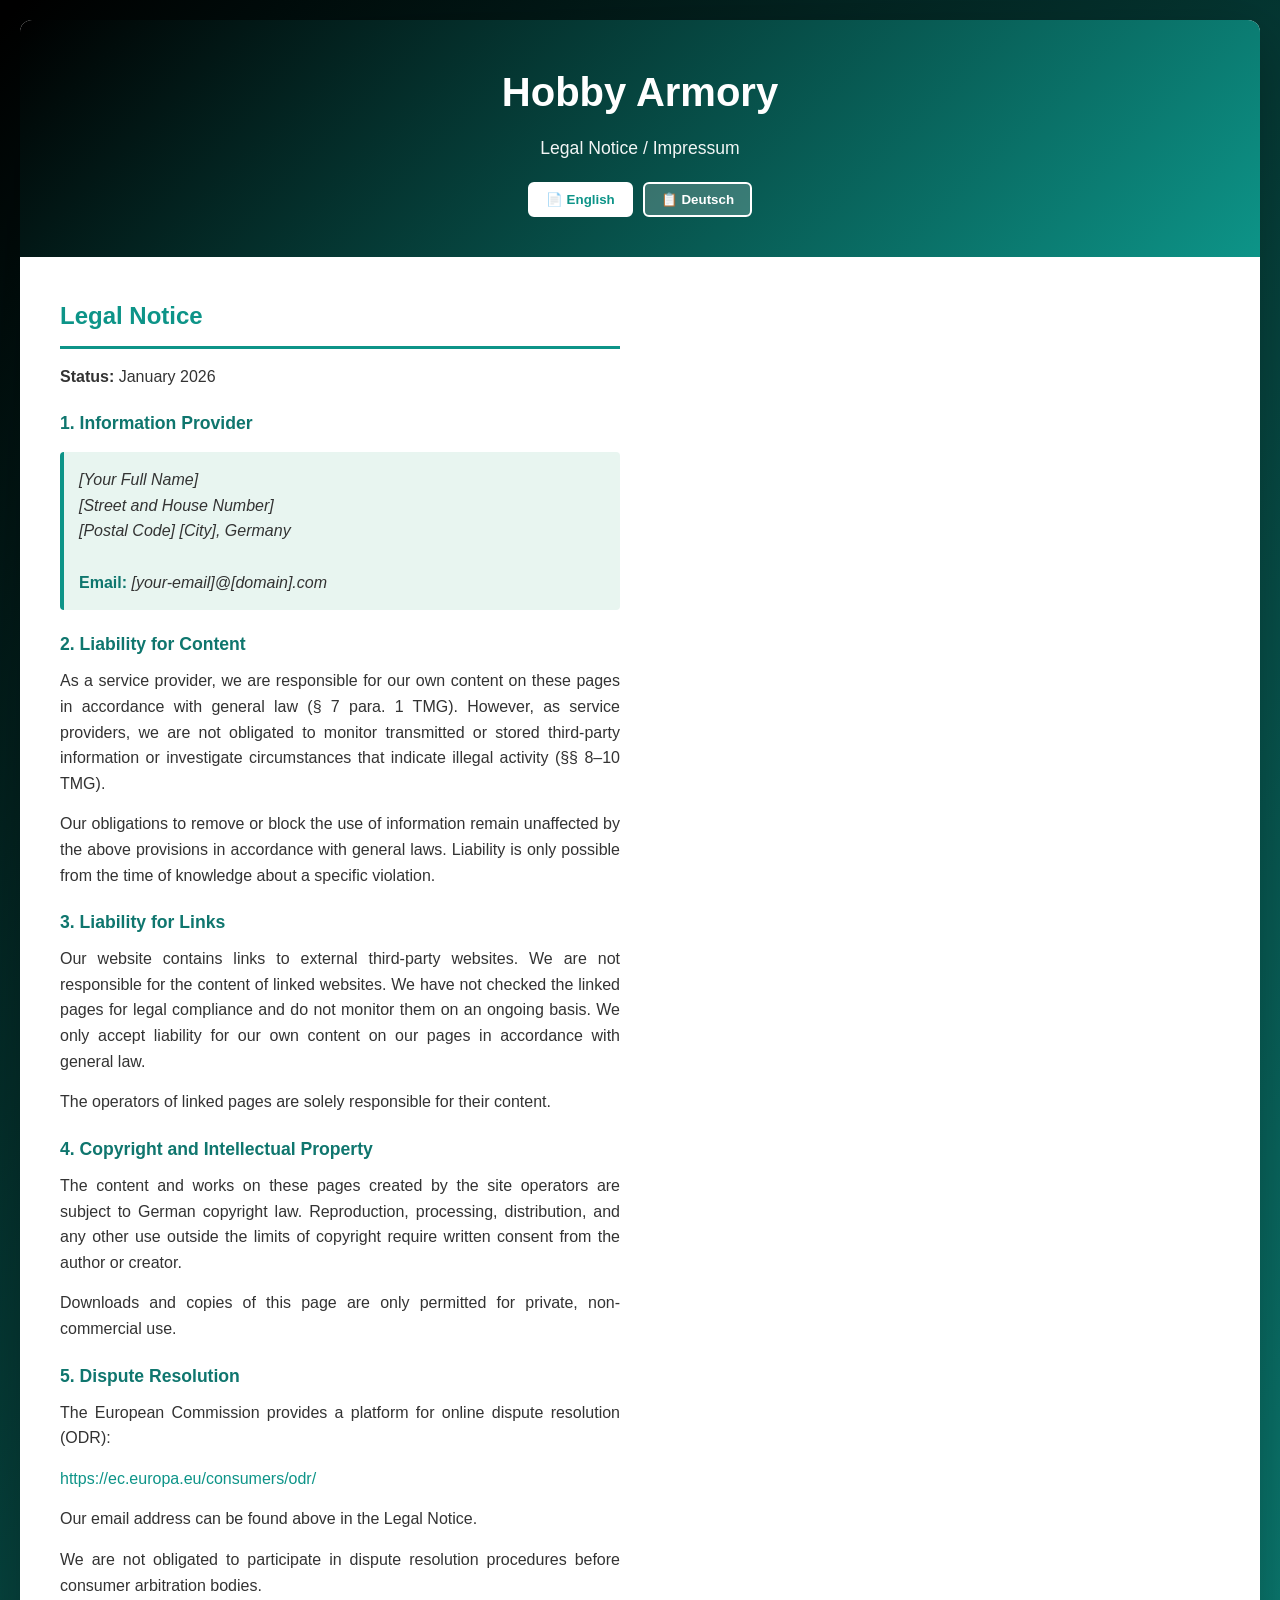
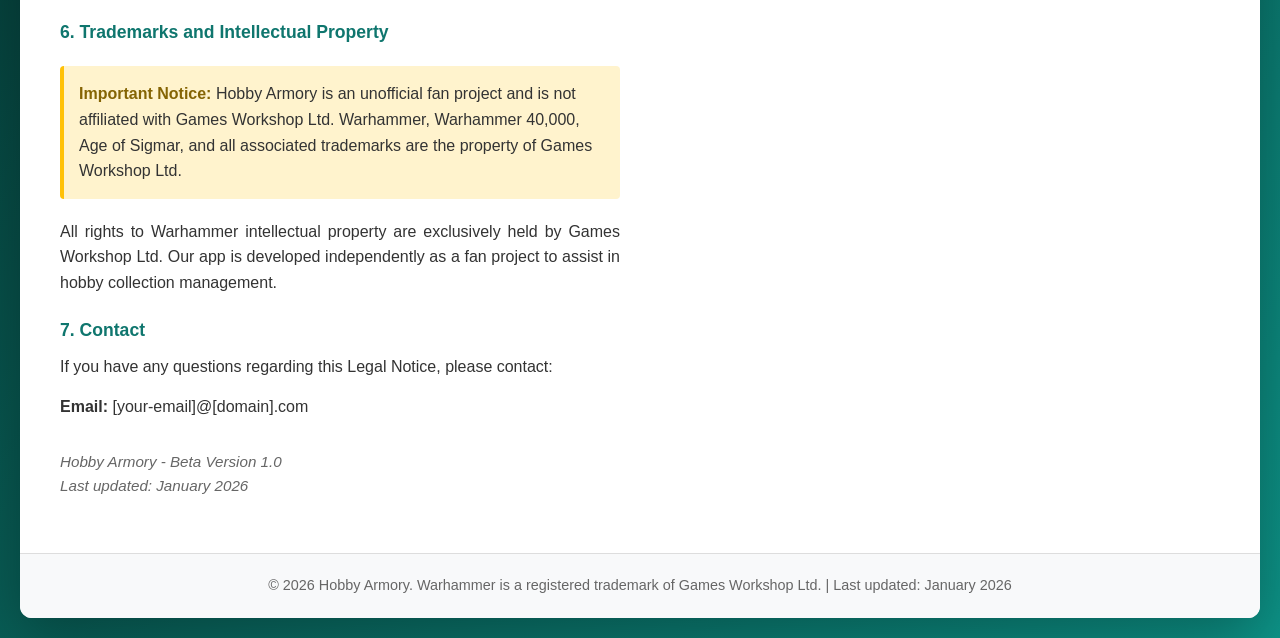
==== commit 22ce9d9c: "Update agb.html" ====
--- a/agb.html
+++ b/agb.html
@@ -3,7 +3,7 @@
 <head>
     <meta charset="UTF-8">
     <meta name="viewport" content="width=device-width, initial-scale=1.0">
-    <title>Hobby Armory AGB - Terms and Conditions</title>
+    <title>Hobby Armory Impressum - Legal Notice</title>
     <style>
         * {
             margin: 0;
@@ -82,8 +82,6 @@
         
         .section {
             display: none;
-            max-width: 800px;
-            margin: 0 auto;
         }
         
         .section.active {
@@ -112,7 +110,7 @@
         
         .section p {
             margin-bottom: 15px;
-            text-align: left;
+            text-align: justify;
         }
         
         .section ul {
@@ -122,6 +120,20 @@
         
         .section li {
             margin-bottom: 8px;
+        }
+        
+        .contact-info {
+            background: #e8f5f0;
+            border-left: 4px solid #0d9488;
+            padding: 15px;
+            margin: 15px 0;
+            border-radius: 4px;
+            font-style: italic;
+        }
+        
+        .contact-info strong {
+            color: #0f766e;
+            font-style: normal;
         }
         
         .important {
@@ -136,37 +148,19 @@
             color: #856404;
         }
         
-        .info-box {
-            background: #e8f5f0;
-            border-left: 4px solid #0d9488;
-            padding: 15px;
-            margin: 15px 0;
-            border-radius: 4px;
-        }
-        
-        .info-box strong {
-            color: #0f766e;
+        a {
+            color: #0d9488;
+            text-decoration: none;
+        }
+        
+        a:hover {
+            text-decoration: underline;
         }
         
         @media (max-width: 1024px) {
             .content {
                 grid-template-columns: 1fr;
                 gap: 30px;
-                padding: 20px;
-            }
-        }
-        
-        @media (max-width: 600px) {
-            .content {
-                padding: 15px;
-            }
-            
-            .header {
-                padding: 20px;
-            }
-            
-            .header h1 {
-                font-size: 2em;
             }
         }
         
@@ -184,7 +178,7 @@
     <div class="container">
         <div class="header">
             <h1>Hobby Armory</h1>
-            <p>Terms and Conditions / Allgemeine Geschäftsbedingungen</p>
+            <p>Legal Notice / Impressum</p>
             <div class="language-toggle">
                 <button class="toggle-btn active" onclick="showLanguage('english')">📄 English</button>
                 <button class="toggle-btn" onclick="showLanguage('german')">📋 Deutsch</button>
@@ -194,122 +188,50 @@
         <div class="content">
             <!-- ENGLISH VERSION -->
             <div id="english" class="section active">
-                <h2>Terms and Conditions</h2>
+                <h2>Legal Notice</h2>
                 <p><strong>Status:</strong> January 2026</p>
                 
-                <p>These Terms and Conditions (hereinafter &quot;Terms&quot;) apply to the use of the mobile application &quot;Hobby Armory&quot; (hereinafter &quot;App&quot;) provided by [Your Name] (hereinafter &quot;Provider&quot;).</p>
-                
-                <p>By installing and using the App, you agree to these Terms.</p>
-                
-                <h3>1. Application Description</h3>
-                <p>Hobby Armory is an app designed to manage your Warhammer miniature collections. The app provides the following features:</p>
-                <ul>
-                    <li>Collection organization and management</li>
-                    <li>Inventory tracking</li>
-                    <li>Collection statistics and analytics</li>
-                </ul>
-                <p>The scope of functionality may change during the beta phase.</p>
-                
-                <h3>2. Registration and Account</h3>
-                <p>Free registration is required to use the App. You can register via email, Google, or Apple.</p>
-                
-                <p>You are obligated to provide truthful information during registration and keep it current. The username you choose must not violate the rights of third parties.</p>
-                
-                <p>You are solely responsible for keeping your access credentials confidential.</p>
-                
-                <h3>3. Beta Phase</h3>
-                <p>The App is currently in the beta testing phase. This means:</p>
-                <ul>
-                    <li>Features may change or be removed</li>
-                    <li>The app may contain bugs or errors</li>
-                    <li>Data loss is possible</li>
-                    <li>Service interruptions may occur</li>
-                </ul>
-                
-                <h3>4. License Grant</h3>
-                <p>You receive a non-exclusive, non-transferable, revocable right to use the App for private, non-commercial purposes.</p>
-                
-                <h3>5. User Obligations</h3>
-                <p>You agree to:</p>
-                <ul>
-                    <li>Not use the App for commercial purposes</li>
-                    <li>Not reverse-engineer or attempt to extract the source code</li>
-                    <li>Not use the App to violate any laws or third-party rights</li>
-                    <li>Not share your account credentials with others</li>
-                </ul>
-                
-                <h3>5.1 Camera and Photo Upload</h3>
-                <p>The app requests access to your device camera to:</p>
-                <ul>
-                    <li>Allow you to take photos of your miniatures for collection documentation</li>
-                    <li>Enable barcode scanning for product identification</li>
-                </ul>
-                <p><strong>Important:</strong> Camera access is only used when you actively initiate photo capture or barcode scanning. Photos are only uploaded when you explicitly choose to save them to your collection. You maintain full control over what is photographed and uploaded.</p>
-                
-                <h3>5.2 Barcode Scanning</h3>
-                <p>The barcode scanning feature:</p>
-                <ul>
-                    <li>Scans product barcodes locally on your device</li>
-                    <li>Uses the data to identify Warhammer products and retrieve product information</li>
-                    <li>Does not send raw barcode data to external servers unless you explicitly save the scanned item to your collection</li>
-                </ul>
-                
-                <h3>5.3 Media Upload and Ownership</h3>
-                <p>When you upload photos or media to the App:</p>
-                <ul>
-                    <li>You retain full ownership and copyright of your uploaded content</li>
-                    <li>You grant the App provider a license to store, display, and synchronize your content across your devices</li>
-                    <li>Your media files are stored on Cloudflare R2 with encryption</li>
-                    <li>Your media is accessible only through your authenticated session</li>
-                </ul>
-                
-                <h3>6. Technical Infrastructure</h3>
-                <p>The App uses the following cloud services for functionality:</p>
-                
-                <div class="info-box">
-                    <strong>Google Firebase:</strong> Your account data, collection information, and user preferences are stored in Firebase, which is GDPR-compliant with EU server locations.
-                    <br><br>
-                    <strong>Cloudflare R2:</strong> Photos and media files you upload are stored in Cloudflare R2 object storage, which is GDPR-compliant with EU data centers.
+                <h3>1. Information Provider</h3>
+                <div class="contact-info">
+                    [Your Full Name]<br>
+                    [Street and House Number]<br>
+                    [Postal Code] [City], Germany<br>
+                    <br>
+                    <strong>Email:</strong> [your-email]@[domain].com
                 </div>
                 
-                <h3>7. User Data Responsibility</h3>
-                <p>You are responsible for creating and maintaining backups of your collection data. Deleting your account results in permanent and irreversible data loss. The Provider is not responsible for data loss that could have been prevented through appropriate backup measures.</p>
-                
-                <h3>8. Availability and Maintenance</h3>
-                <p>The Provider endeavors to maintain high app availability but cannot guarantee it. Particularly during the beta phase, service interruptions may occur.</p>
-                
-                <p>Maintenance work will be announced when possible.</p>
-                
-                <h3>9. Data Protection</h3>
-                <p>Information regarding the processing of your personal data can be found in our Privacy Policy.</p>
-                
-                <h3>10. Liability</h3>
-                <p>The Provider is liable according to statutory law for intent and gross negligence only.</p>
-                
-                <p>During the beta phase, the App is provided &quot;as-is.&quot; The Provider assumes no warranty for error-free operation or uninterrupted availability.</p>
-                
-                <p>Liability for data loss exists only to the extent that such loss could not have been avoided through appropriate data backup measures by the user.</p>
-                
-                <h3>11. Intellectual Property and User Content</h3>
-                <p>All collection data, notes, and photos you create within the App remain your intellectual property. The App provider has only a license to store and display this content. You may request export of your data at any time.</p>
-                
+                <h3>2. Liability for Content</h3>
+                <p>As a service provider, we are responsible for our own content on these pages in accordance with general law (§ 7 para. 1 TMG). However, as service providers, we are not obligated to monitor transmitted or stored third-party information or investigate circumstances that indicate illegal activity (§§ 8–10 TMG).</p>
+                
+                <p>Our obligations to remove or block the use of information remain unaffected by the above provisions in accordance with general laws. Liability is only possible from the time of knowledge about a specific violation.</p>
+                
+                <h3>3. Liability for Links</h3>
+                <p>Our website contains links to external third-party websites. We are not responsible for the content of linked websites. We have not checked the linked pages for legal compliance and do not monitor them on an ongoing basis. We only accept liability for our own content on our pages in accordance with general law.</p>
+                
+                <p>The operators of linked pages are solely responsible for their content.</p>
+                
+                <h3>4. Copyright and Intellectual Property</h3>
+                <p>The content and works on these pages created by the site operators are subject to German copyright law. Reproduction, processing, distribution, and any other use outside the limits of copyright require written consent from the author or creator.</p>
+                
+                <p>Downloads and copies of this page are only permitted for private, non-commercial use.</p>
+                
+                <h3>5. Dispute Resolution</h3>
+                <p>The European Commission provides a platform for online dispute resolution (ODR):</p>
+                <p><a href="https://ec.europa.eu/consumers/odr/" target="_blank" rel="noopener noreferrer">https://ec.europa.eu/consumers/odr/</a></p>
+                
+                <p>Our email address can be found above in the Legal Notice.</p>
+                
+                <p>We are not obligated to participate in dispute resolution procedures before consumer arbitration bodies.</p>
+                
+                <h3>6. Trademarks and Intellectual Property</h3>
                 <div class="important">
-                    <strong>Important Notice:</strong> Hobby Armory is an unofficial fan project and is not affiliated with Games Workshop Ltd. Warhammer®, Warhammer 40,000®, and Age of Sigmar® are registered trademarks of Games Workshop Ltd.
+                    <strong>Important Notice:</strong> Hobby Armory is an unofficial fan project and is not affiliated with Games Workshop Ltd. Warhammer, Warhammer 40,000, Age of Sigmar, and all associated trademarks are the property of Games Workshop Ltd.
                 </div>
                 
-                <h3>12. Modification of Terms</h3>
-                <p>The Provider reserves the right to modify these Terms at any time. Changes will be announced in the App. Continued use of the App after changes constitutes acceptance of the new Terms.</p>
-                
-                <h3>13. Account Deletion</h3>
-                <p>You may delete your account at any time through the App settings. After deletion, all your data is permanently removed. After 6 months of inactivity, accounts may be automatically deleted.</p>
-                
-                <p>The Provider may suspend or delete accounts in violation of these Terms.</p>
-                
-                <h3>14. Governing Law</h3>
-                <p>The laws of the Federal Republic of Germany apply, excluding the UN Convention on Contracts for the International Sale of Goods.</p>
-                
-                <h3>15. Contact</h3>
-                <p>For questions about these Terms, please contact:</p>
+                <p>All rights to Warhammer intellectual property are exclusively held by Games Workshop Ltd. Our app is developed independently as a fan project to assist in hobby collection management.</p>
+                
+                <h3>7. Contact</h3>
+                <p>If you have any questions regarding this Legal Notice, please contact:</p>
                 <p><strong>Email:</strong> [your-email]@[domain].com</p>
                 
                 <p style="margin-top: 30px; font-size: 0.95em; color: #666;">
@@ -320,122 +242,50 @@
             
             <!-- GERMAN VERSION -->
             <div id="german" class="section">
-                <h2>Allgemeine Geschäftsbedingungen</h2>
+                <h2>Impressum</h2>
                 <p><strong>Stand:</strong> Januar 2026</p>
                 
-                <p>Diese Allgemeinen Geschäftsbedingungen (AGB) gelten für die Nutzung der mobilen Anwendung &quot;Hobby Armory&quot; (nachfolgend &quot;App&quot; genannt), die von [Dein Name] (nachfolgend &quot;Anbieter&quot; genannt) bereitgestellt wird.</p>
-                
-                <p>Mit der Installation und Nutzung der App erklären Sie sich mit diesen AGB einverstanden.</p>
-                
-                <h3>1. Beschreibung der Anwendung</h3>
-                <p>Hobby Armory ist eine App zur Verwaltung von Warhammer-Miniaturen-Sammlungen. Die App bietet folgende Funktionen:</p>
-                <ul>
-                    <li>Verwaltung und Organisation der Sammlung</li>
-                    <li>Bestandsverfolgung</li>
-                    <li>Sammlungsstatistiken und Analysen</li>
-                </ul>
-                <p>Der Funktionsumfang kann sich während der Beta-Phase ändern.</p>
-                
-                <h3>2. Registrierung und Konto</h3>
-                <p>Zur Nutzung der App ist eine kostenlose Registrierung erforderlich. Sie können sich mit E-Mail, Google oder Apple registrieren.</p>
-                
-                <p>Sie sind verpflichtet, bei der Registrierung wahrheitsgemäße Angaben zu machen und diese aktuell zu halten. Der gewählte Nutzername darf keine Rechte Dritter verletzen.</p>
-                
-                <p>Sie sind für die Geheimhaltung Ihrer Zugangsdaten selbst verantwortlich.</p>
-                
-                <h3>3. Beta-Testphase</h3>
-                <p>Die App befindet sich aktuell in der Beta-Testphase. Dies bedeutet:</p>
-                <ul>
-                    <li>Funktionen können sich ändern oder entfernt werden</li>
-                    <li>Die App kann Fehler enthalten</li>
-                    <li>Datenverluste sind möglich</li>
-                    <li>Ausfallzeiten können auftreten</li>
-                </ul>
-                
-                <h3>4. Lizenzgewährung</h3>
-                <p>Sie erhalten ein nicht-exklusives, nicht-übertragbares, widerrufliches Recht zur Nutzung der App für private, nicht-kommerzielle Zwecke.</p>
-                
-                <h3>5. Nutzerpflichten</h3>
-                <p>Sie verpflichten sich:</p>
-                <ul>
-                    <li>Die App nicht für kommerzielle Zwecke zu nutzen</li>
-                    <li>Die App nicht zu dekompilieren oder den Quellcode zu extrahieren</li>
-                    <li>Die App nicht zur Verletzung von Gesetzen oder Rechten Dritter zu nutzen</li>
-                    <li>Ihre Anmeldedaten nicht mit anderen zu teilen</li>
-                </ul>
-                
-                <h3>5.1 Kamera und Fotofreigabe</h3>
-                <p>Die App fordert Zugriff auf Ihre Gerätekamera an, um:</p>
-                <ul>
-                    <li>Sie Fotos Ihrer Miniaturen zur Dokumentation Ihrer Sammlung aufnehmen zu lassen</li>
-                    <li>Barcode-Scans zur Produktidentifikation zu ermöglichen</li>
-                </ul>
-                <p><strong>Wichtig:</strong> Der Kamerazugriff wird nur verwendet, wenn Sie aktiv einen Fotoaufnahme- oder Barcode-Scan initiieren. Fotos werden nur hochgeladen, wenn Sie sie explizit in Ihrer Sammlung speichern. Sie haben volle Kontrolle darüber, was fotografiert und hochgeladen wird.</p>
-                
-                <h3>5.2 Barcode-Scanning</h3>
-                <p>Die Barcode-Scanning-Funktion:</p>
-                <ul>
-                    <li>Scannt Produktbarcodes lokal auf Ihrem Gerät</li>
-                    <li>Verwendet die Daten zur Identifikation von Warhammer-Produkten und zum Abrufen von Produktinformationen</li>
-                    <li>Sendet Barcode-Rohdaten nicht an externe Server, es sei denn, Sie speichern das gescannte Artikel explizit in Ihrer Sammlung</li>
-                </ul>
-                
-                <h3>5.3 Medienhochladen und Eigentümerschaft</h3>
-                <p>Wenn Sie Fotos oder Medien in die App hochladen:</p>
-                <ul>
-                    <li>Sie behalten vollständiges Eigentum und Urheberrecht an Ihrem hochgeladenen Inhalt</li>
-                    <li>Sie gewähren dem App-Anbieter eine Lizenz zum Speichern, Anzeigen und Synchronisieren Ihres Inhalts auf Ihren Geräten</li>
-                    <li>Ihre Mediendateien werden auf Cloudflare R2 mit Verschlüsselung gespeichert</li>
-                    <li>Ihre Medien sind nur über Ihre authentifizierte Sitzung zugänglich</li>
-                </ul>
-                
-                <h3>6. Technische Infrastruktur</h3>
-                <p>Die App nutzt folgende Cloud-Services für Funktionalität:</p>
-                
-                <div class="info-box">
-                    <strong>Google Firebase:</strong> Ihre Kontodaten, Sammlungsinformationen und Benutzereinstellungen werden in Firebase gespeichert, das DSGVO-konform mit EU-Serverstandorten ist.
-                    <br><br>
-                    <strong>Cloudflare R2:</strong> Fotos und Mediendateien, die Sie hochladen, werden im Cloudflare R2 Objektspeicher gespeichert, der DSGVO-konform mit EU-Rechenzentren ist.
+                <h3>1. Angaben gemäß § 5 TMG</h3>
+                <div class="contact-info">
+                    [Dein vollständiger Name]<br>
+                    [Deine Straße und Hausnummer]<br>
+                    [PLZ] [Ort], Deutschland<br>
+                    <br>
+                    <strong>E-Mail:</strong> [deine-email]@[domain].com
                 </div>
                 
-                <h3>7. Verantwortung für Benutzerdaten</h3>
-                <p>Sie sind verantwortlich für die Erstellung und Verwaltung von Sicherungen Ihrer Sammlungsdaten. Das Löschen Ihres Kontos führt zu permanentem und unwiderruflichem Datenverlust. Der Anbieter ist nicht verantwortlich für Datenverluste, die durch angemessene Sicherungsmaßnahmen hätten vermieden werden können.</p>
-                
-                <h3>8. Verfügbarkeit und Wartung</h3>
-                <p>Der Anbieter bemüht sich um eine hohe Verfügbarkeit der App, kann diese jedoch nicht garantieren. Insbesondere während der Beta-Phase kann es zu Serviceausfällen kommen.</p>
-                
-                <p>Wartungsarbeiten werden nach Möglichkeit angekündigt.</p>
-                
-                <h3>9. Datenschutz</h3>
-                <p>Informationen zur Verarbeitung Ihrer personenbezogenen Daten finden Sie in unserer Datenschutzerklärung.</p>
-                
-                <h3>10. Haftung</h3>
-                <p>Der Anbieter haftet nach den gesetzlichen Vorschriften für Vorsatz und grobe Fahrlässigkeit.</p>
-                
-                <p>Im Rahmen der Beta-Phase wird die App &quot;wie besehen&quot; (as-is) bereitgestellt. Der Anbieter übernimmt keine Gewährleistung für die Fehlerfreiheit oder ununterbrochene Verfügbarkeit.</p>
-                
-                <p>Eine Haftung für den Verlust von Daten besteht nur, soweit dieser durch angemessene Datensicherungsmaßnahmen durch den Nutzer nicht vermeidbar gewesen wäre.</p>
-                
-                <h3>11. Geistiges Eigentum und Benutzerinhalte</h3>
-                <p>Alle Sammlungsdaten, Notizen und Fotos, die Sie in der App erstellen, bleiben Ihr Geistiges Eigentum. Der App-Anbieter hat nur eine Lizenz zum Speichern und Anzeigen dieses Inhalts. Sie können jederzeit einen Export Ihrer Daten anfordern.</p>
-                
+                <h3>2. Haftung für Inhalte</h3>
+                <p>Als Diensteanbieter sind wir gemäß § 7 Abs. 1 TMG für eigene Inhalte auf diesen Seiten nach den allgemeinen Gesetzen verantwortlich. Nach §§ 8–10 TMG sind wir als Diensteanbieter jedoch nicht verpflichtet, übermittelte oder gespeicherte fremde Informationen zu überwachen oder nach Umständen zu forschen, die auf eine rechtswidrige Tätigkeit hinweisen.</p>
+                
+                <p>Verpflichtungen zur Entfernung oder Sperrung der Nutzung von Informationen bleiben hiervon unberührt und richten sich nach den allgemeinen Gesetzen. Eine diesbezügliche Haftung ist jedoch erst ab dem Zeitpunkt einer konkreten Kenntnis einer Rechtsverletzung möglich.</p>
+                
+                <h3>3. Haftung für Links</h3>
+                <p>Unser Angebot enthält Links zu externen Websites Dritter, auf deren Inhalte wir keinen Einfluss haben. Deshalb können wir für diese fremden Inhalte auch keine Gewähr übernehmen. Für die Inhalte der verlinkten Seiten ist stets der jeweilige Anbieter oder Betreiber der Seiten verantwortlich. Die verlinkten Seiten wurden zum Zeitpunkt der Verlinkung auf mögliche Rechtsverstöße überprüft. Rechtswidrige Inhalte waren zum Zeitpunkt der Verlinkung nicht erkennbar.</p>
+                
+                <p>Eine permanente inhaltliche Kontrolle der verlinkten Seiten ist jedoch ohne konkrete Anhaltspunkte einer Rechtsverletzung nicht zumutbar. Bei Bekanntwerden von Rechtsverletzungen werden wir derartige Links umgehend entfernen.</p>
+                
+                <h3>4. Urheberrecht</h3>
+                <p>Die durch die Seitenbetreiber erstellten Inhalte und Werke auf diesen Seiten unterliegen dem deutschen Urheberrecht. Die Vervielfältigung, Bearbeitung, Verbreitung und jede Art der Verwertung außerhalb der Grenzen des Urheberrechtes bedürfen der schriftlichen Zustimmung des Autors oder Erstellers.</p>
+                
+                <p>Downloads und Kopien dieser Seite sind nur für den privaten, nicht kommerziellen Gebrauch gestattet.</p>
+                
+                <h3>5. Streitbeilegung</h3>
+                <p>Die Europäische Kommission stellt eine Plattform zur Online-Streitbeilegung (OS) bereit:</p>
+                <p><a href="https://ec.europa.eu/consumers/odr/" target="_blank" rel="noopener noreferrer">https://ec.europa.eu/consumers/odr/</a></p>
+                
+                <p>Unsere E-Mail-Adresse finden Sie oben im Impressum.</p>
+                
+                <p>Wir sind nicht bereit oder verpflichtet, an Streitbeilegungsverfahren vor einer Verbraucherschlichtungsstelle teilzunehmen.</p>
+                
+                <h3>6. Markenzeichen und Geistiges Eigentum</h3>
                 <div class="important">
-                    <strong>Wichtiger Hinweis:</strong> Hobby Armory ist ein inoffizielles Fan-Projekt und steht in keiner Verbindung zu Games Workshop Ltd. Warhammer®, Warhammer 40.000® und Age of Sigmar® sind eingetragene Marken von Games Workshop Ltd.
+                    <strong>Wichtiger Hinweis:</strong> Hobby Armory ist ein inoffizielles Fan-Projekt und steht in keiner Verbindung zu Games Workshop Ltd. Warhammer, Warhammer 40.000, Age of Sigmar und alle zugehörigen Marken sind Eigentum von Games Workshop Ltd.
                 </div>
                 
-                <h3>12. Änderung der AGB</h3>
-                <p>Der Anbieter behält sich vor, diese AGB jederzeit zu ändern. Änderungen werden in der App angekündigt. Die weitere Nutzung nach Änderung gilt als Zustimmung.</p>
-                
-                <h3>13. Kontolöschung</h3>
-                <p>Sie können Ihr Konto jederzeit über die App-Einstellungen löschen. Nach der Löschung werden alle Ihre Daten dauerhaft entfernt. Nach 6 Monaten Inaktivität können Konten automatisch gelöscht werden.</p>
-                
-                <p>Der Anbieter kann Accounts bei Verstoß gegen diese AGB sperren oder löschen.</p>
-                
-                <h3>14. Anwendbares Recht</h3>
-                <p>Es gilt das Recht der Bundesrepublik Deutschland unter Ausschluss des UN-Kaufrechts.</p>
-                
-                <h3>15. Kontakt</h3>
-                <p>Bei Fragen zu diesen AGB wenden Sie sich bitte an:</p>
+                <p>Alle Rechte am Warhammer-Geistigen Eigentum sind ausschließlich bei Games Workshop Ltd. Our app wird unabhängig als Fan-Projekt zur Unterstützung der Hobby-Sammlungsverwaltung entwickelt.</p>
+                
+                <h3>7. Kontakt</h3>
+                <p>Bei Fragen zu diesem Impressum kontaktieren Sie uns bitte unter:</p>
                 <p><strong>E-Mail:</strong> [deine-email]@[domain].com</p>
                 
                 <p style="margin-top: 30px; font-size: 0.95em; color: #666;">
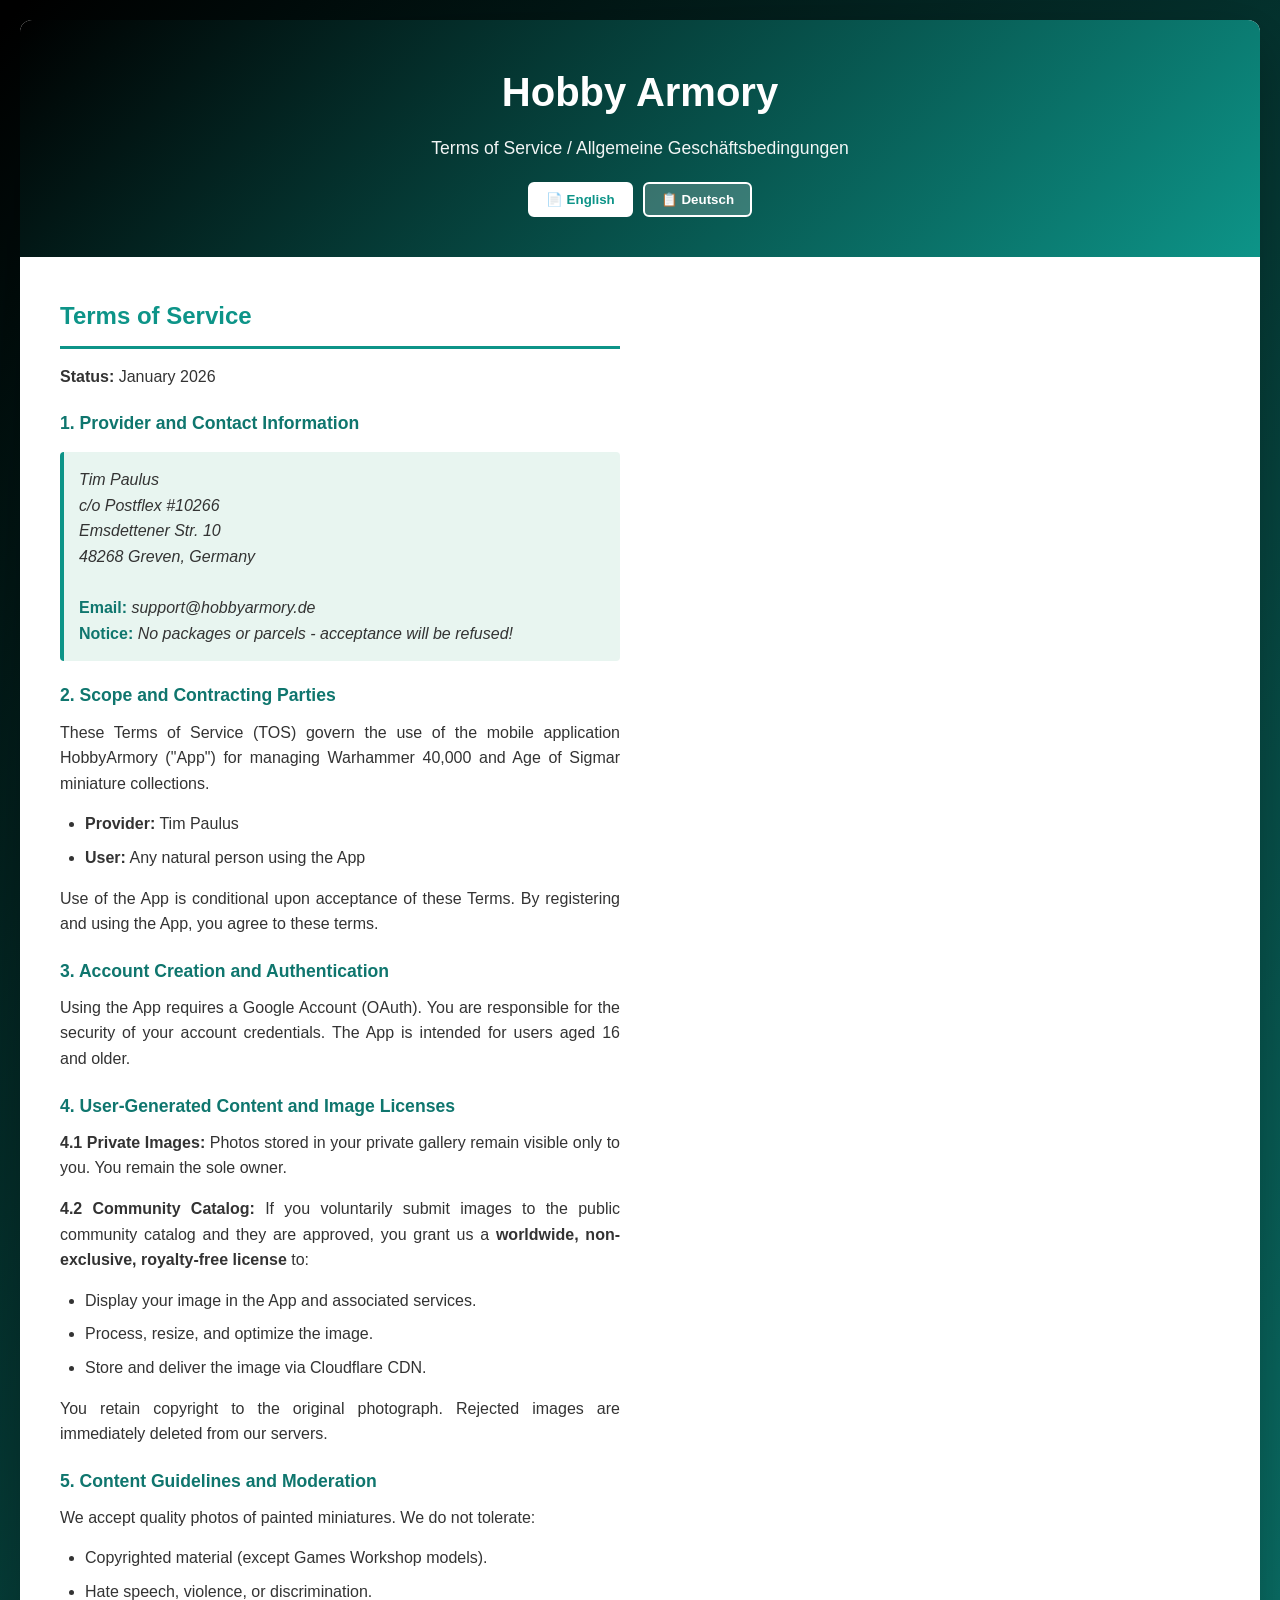
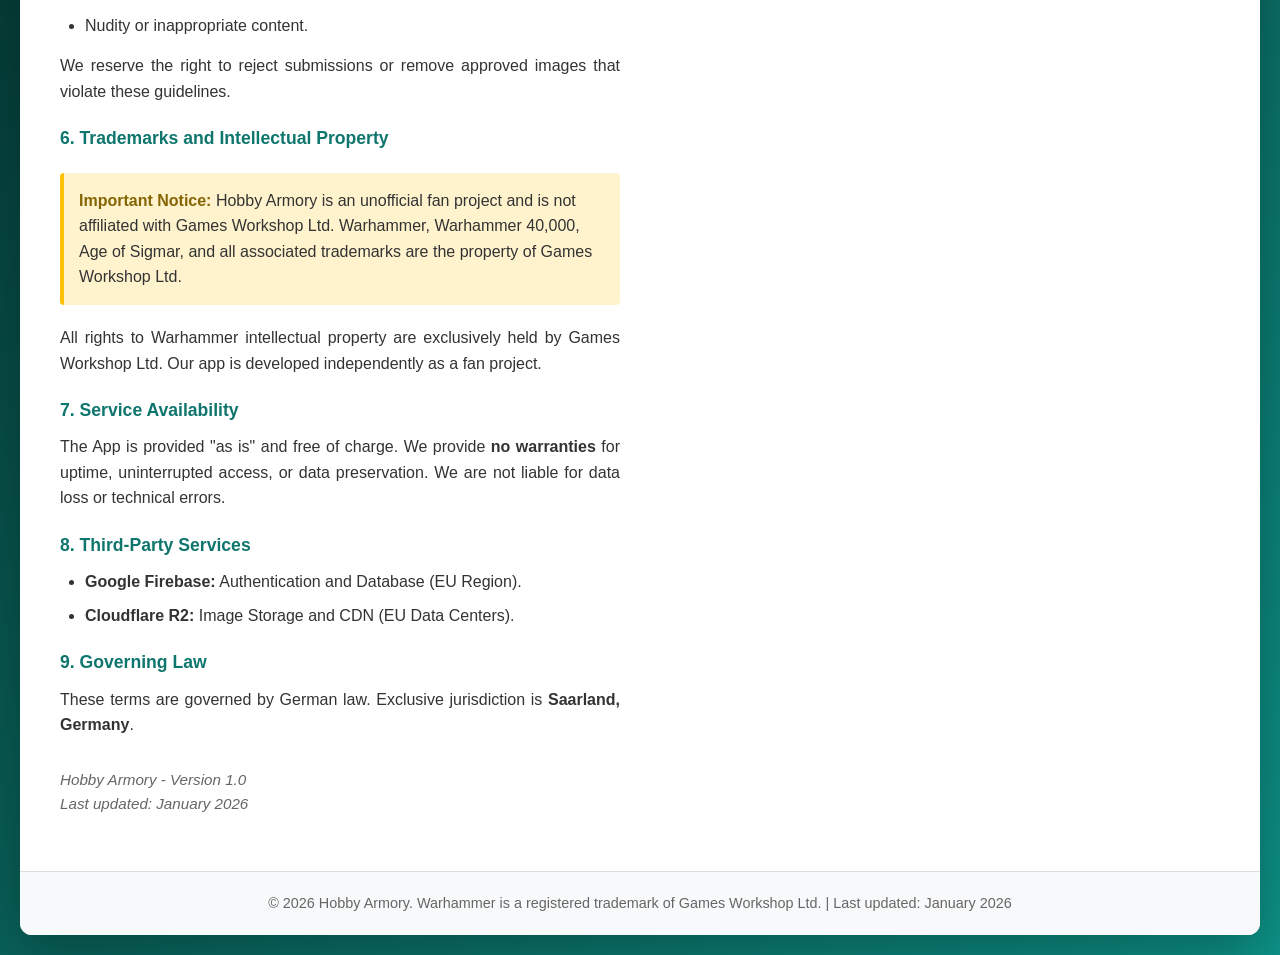
==== commit e5621484: "Update agb.html" ====
--- a/agb.html
+++ b/agb.html
@@ -3,7 +3,7 @@
 <head>
     <meta charset="UTF-8">
     <meta name="viewport" content="width=device-width, initial-scale=1.0">
-    <title>Hobby Armory Impressum - Legal Notice</title>
+    <title>Hobby Armory - AGBS / Terms of Service</title>
     <style>
         * {
             margin: 0;
@@ -178,7 +178,7 @@
     <div class="container">
         <div class="header">
             <h1>Hobby Armory</h1>
-            <p>Legal Notice / Impressum</p>
+            <p>Terms of Service / Allgemeine Geschäftsbedingungen</p>
             <div class="language-toggle">
                 <button class="toggle-btn active" onclick="showLanguage('english')">📄 English</button>
                 <button class="toggle-btn" onclick="showLanguage('german')">📋 Deutsch</button>
@@ -188,108 +188,142 @@
         <div class="content">
             <!-- ENGLISH VERSION -->
             <div id="english" class="section active">
-                <h2>Legal Notice</h2>
+                <h2>Terms of Service</h2>
                 <p><strong>Status:</strong> January 2026</p>
                 
-                <h3>1. Information Provider</h3>
+                <h3>1. Provider and Contact Information</h3>
                 <div class="contact-info">
-                    [Your Full Name]<br>
-                    [Street and House Number]<br>
-                    [Postal Code] [City], Germany<br>
+                    Tim Paulus<br>
+                    c/o Postflex #10266<br>
+                    Emsdettener Str. 10<br>
+                    48268 Greven, Germany<br>
                     <br>
-                    <strong>Email:</strong> [your-email]@[domain].com
+                    <strong>Email:</strong> support@hobbyarmory.de<br>
+                    <strong>Notice:</strong> No packages or parcels - acceptance will be refused!
                 </div>
                 
-                <h3>2. Liability for Content</h3>
-                <p>As a service provider, we are responsible for our own content on these pages in accordance with general law (§ 7 para. 1 TMG). However, as service providers, we are not obligated to monitor transmitted or stored third-party information or investigate circumstances that indicate illegal activity (§§ 8–10 TMG).</p>
-                
-                <p>Our obligations to remove or block the use of information remain unaffected by the above provisions in accordance with general laws. Liability is only possible from the time of knowledge about a specific violation.</p>
-                
-                <h3>3. Liability for Links</h3>
-                <p>Our website contains links to external third-party websites. We are not responsible for the content of linked websites. We have not checked the linked pages for legal compliance and do not monitor them on an ongoing basis. We only accept liability for our own content on our pages in accordance with general law.</p>
-                
-                <p>The operators of linked pages are solely responsible for their content.</p>
-                
-                <h3>4. Copyright and Intellectual Property</h3>
-                <p>The content and works on these pages created by the site operators are subject to German copyright law. Reproduction, processing, distribution, and any other use outside the limits of copyright require written consent from the author or creator.</p>
-                
-                <p>Downloads and copies of this page are only permitted for private, non-commercial use.</p>
-                
-                <h3>5. Dispute Resolution</h3>
-                <p>The European Commission provides a platform for online dispute resolution (ODR):</p>
-                <p><a href="https://ec.europa.eu/consumers/odr/" target="_blank" rel="noopener noreferrer">https://ec.europa.eu/consumers/odr/</a></p>
-                
-                <p>Our email address can be found above in the Legal Notice.</p>
-                
-                <p>We are not obligated to participate in dispute resolution procedures before consumer arbitration bodies.</p>
-                
+                <h3>2. Scope and Contracting Parties</h3>
+                <p>These Terms of Service (TOS) govern the use of the mobile application HobbyArmory ("App") for managing Warhammer 40,000 and Age of Sigmar miniature collections.</p>
+                <ul>
+                    <li><strong>Provider:</strong> Tim Paulus</li>
+                    <li><strong>User:</strong> Any natural person using the App</li>
+                </ul>
+                <p>Use of the App is conditional upon acceptance of these Terms. By registering and using the App, you agree to these terms.</p>
+                
+                <h3>3. Account Creation and Authentication</h3>
+                <p>Using the App requires a Google Account (OAuth). You are responsible for the security of your account credentials. The App is intended for users aged 16 and older.</p>
+
+                <h3>4. User-Generated Content and Image Licenses</h3>
+                <p><strong>4.1 Private Images:</strong> Photos stored in your private gallery remain visible only to you. You remain the sole owner.</p>
+                
+                <p><strong>4.2 Community Catalog:</strong> If you voluntarily submit images to the public community catalog and they are approved, you grant us a <strong>worldwide, non-exclusive, royalty-free license</strong> to:</p>
+                <ul>
+                    <li>Display your image in the App and associated services.</li>
+                    <li>Process, resize, and optimize the image.</li>
+                    <li>Store and deliver the image via Cloudflare CDN.</li>
+                </ul>
+                <p>You retain copyright to the original photograph. Rejected images are immediately deleted from our servers.</p>
+
+                <h3>5. Content Guidelines and Moderation</h3>
+                <p>We accept quality photos of painted miniatures. We do not tolerate:</p>
+                <ul>
+                    <li>Copyrighted material (except Games Workshop models).</li>
+                    <li>Hate speech, violence, or discrimination.</li>
+                    <li>Nudity or inappropriate content.</li>
+                </ul>
+                <p>We reserve the right to reject submissions or remove approved images that violate these guidelines.</p>
+
                 <h3>6. Trademarks and Intellectual Property</h3>
                 <div class="important">
                     <strong>Important Notice:</strong> Hobby Armory is an unofficial fan project and is not affiliated with Games Workshop Ltd. Warhammer, Warhammer 40,000, Age of Sigmar, and all associated trademarks are the property of Games Workshop Ltd.
                 </div>
-                
-                <p>All rights to Warhammer intellectual property are exclusively held by Games Workshop Ltd. Our app is developed independently as a fan project to assist in hobby collection management.</p>
-                
-                <h3>7. Contact</h3>
-                <p>If you have any questions regarding this Legal Notice, please contact:</p>
-                <p><strong>Email:</strong> [your-email]@[domain].com</p>
+                <p>All rights to Warhammer intellectual property are exclusively held by Games Workshop Ltd. Our app is developed independently as a fan project.</p>
+
+                <h3>7. Service Availability</h3>
+                <p>The App is provided "as is" and free of charge. We provide <strong>no warranties</strong> for uptime, uninterrupted access, or data preservation. We are not liable for data loss or technical errors.</p>
+
+                <h3>8. Third-Party Services</h3>
+                <ul>
+                    <li><strong>Google Firebase:</strong> Authentication and Database (EU Region).</li>
+                    <li><strong>Cloudflare R2:</strong> Image Storage and CDN (EU Data Centers).</li>
+                </ul>
+
+                <h3>9. Governing Law</h3>
+                <p>These terms are governed by German law. Exclusive jurisdiction is <strong>Saarland, Germany</strong>.</p>
                 
                 <p style="margin-top: 30px; font-size: 0.95em; color: #666;">
-                    <em>Hobby Armory - Beta Version 1.0</em><br>
+                    <em>Hobby Armory - Version 1.0</em><br>
                     <em>Last updated: January 2026</em>
                 </p>
             </div>
             
             <!-- GERMAN VERSION -->
             <div id="german" class="section">
-                <h2>Impressum</h2>
+                <h2>Allgemeine Geschäftsbedingungen</h2>
                 <p><strong>Stand:</strong> Januar 2026</p>
                 
-                <h3>1. Angaben gemäß § 5 TMG</h3>
+                <h3>1. Anbieter und Kontaktdaten</h3>
                 <div class="contact-info">
-                    [Dein vollständiger Name]<br>
-                    [Deine Straße und Hausnummer]<br>
-                    [PLZ] [Ort], Deutschland<br>
+                    Tim Paulus<br>
+                    c/o Postflex #10266<br>
+                    Emsdettener Str. 10<br>
+                    48268 Greven, Deutschland<br>
                     <br>
-                    <strong>E-Mail:</strong> [deine-email]@[domain].com
+                    <strong>E-Mail:</strong> support@hobbyarmory.de<br>
+                    <strong>Hinweis:</strong> Keine Pakete oder Päckchen - Annahme wird verweigert!
                 </div>
                 
-                <h3>2. Haftung für Inhalte</h3>
-                <p>Als Diensteanbieter sind wir gemäß § 7 Abs. 1 TMG für eigene Inhalte auf diesen Seiten nach den allgemeinen Gesetzen verantwortlich. Nach §§ 8–10 TMG sind wir als Diensteanbieter jedoch nicht verpflichtet, übermittelte oder gespeicherte fremde Informationen zu überwachen oder nach Umständen zu forschen, die auf eine rechtswidrige Tätigkeit hinweisen.</p>
-                
-                <p>Verpflichtungen zur Entfernung oder Sperrung der Nutzung von Informationen bleiben hiervon unberührt und richten sich nach den allgemeinen Gesetzen. Eine diesbezügliche Haftung ist jedoch erst ab dem Zeitpunkt einer konkreten Kenntnis einer Rechtsverletzung möglich.</p>
-                
-                <h3>3. Haftung für Links</h3>
-                <p>Unser Angebot enthält Links zu externen Websites Dritter, auf deren Inhalte wir keinen Einfluss haben. Deshalb können wir für diese fremden Inhalte auch keine Gewähr übernehmen. Für die Inhalte der verlinkten Seiten ist stets der jeweilige Anbieter oder Betreiber der Seiten verantwortlich. Die verlinkten Seiten wurden zum Zeitpunkt der Verlinkung auf mögliche Rechtsverstöße überprüft. Rechtswidrige Inhalte waren zum Zeitpunkt der Verlinkung nicht erkennbar.</p>
-                
-                <p>Eine permanente inhaltliche Kontrolle der verlinkten Seiten ist jedoch ohne konkrete Anhaltspunkte einer Rechtsverletzung nicht zumutbar. Bei Bekanntwerden von Rechtsverletzungen werden wir derartige Links umgehend entfernen.</p>
-                
-                <h3>4. Urheberrecht</h3>
-                <p>Die durch die Seitenbetreiber erstellten Inhalte und Werke auf diesen Seiten unterliegen dem deutschen Urheberrecht. Die Vervielfältigung, Bearbeitung, Verbreitung und jede Art der Verwertung außerhalb der Grenzen des Urheberrechtes bedürfen der schriftlichen Zustimmung des Autors oder Erstellers.</p>
-                
-                <p>Downloads und Kopien dieser Seite sind nur für den privaten, nicht kommerziellen Gebrauch gestattet.</p>
-                
-                <h3>5. Streitbeilegung</h3>
-                <p>Die Europäische Kommission stellt eine Plattform zur Online-Streitbeilegung (OS) bereit:</p>
-                <p><a href="https://ec.europa.eu/consumers/odr/" target="_blank" rel="noopener noreferrer">https://ec.europa.eu/consumers/odr/</a></p>
-                
-                <p>Unsere E-Mail-Adresse finden Sie oben im Impressum.</p>
-                
-                <p>Wir sind nicht bereit oder verpflichtet, an Streitbeilegungsverfahren vor einer Verbraucherschlichtungsstelle teilzunehmen.</p>
-                
+                <h3>2. Geltungsbereich</h3>
+                <p>Diese Allgemeinen Geschäftsbedingungen (AGB) regeln die Nutzung der mobilen Anwendung HobbyArmory („App") zum Verwalten von Warhammer 40.000 und Age of Sigmar Miniaturensammlungen.</p>
+                <ul>
+                    <li><strong>Anbieter:</strong> Tim Paulus</li>
+                    <li><strong>Nutzer:</strong> Jede natürliche Person, die die App nutzt</li>
+                </ul>
+                <p>Die Nutzung der App setzt die Akzeptanz dieser AGB voraus.</p>
+                
+                <h3>3. Kontoerstellung und Authentifizierung</h3>
+                <p>Die Nutzung erfordert ein Google-Konto (OAuth). Sie sind für die Sicherheit Ihrer Zugangsdaten verantwortlich. Die App ist ab 16 Jahren freigegeben.</p>
+
+                <h3>4. Benutzergenerierte Inhalte und Bildlizenzen</h3>
+                <p><strong>4.1 Private Bilder:</strong> Fotos in Ihrer privaten Galerie sind nur für Sie sichtbar. Sie bleiben alleiniger Eigentümer.</p>
+                
+                <p><strong>4.2 Community-Katalog:</strong> Wenn Sie Bilder freiwillig für den öffentlichen Katalog einreichen und diese genehmigt werden, gewähren Sie uns eine <strong>weltweite, nicht-exklusive, lizenzgebührenfreie Lizenz</strong> zur:</p>
+                <ul>
+                    <li>Anzeige Ihres Bildes in der App und zugehörigen Diensten.</li>
+                    <li>Verarbeitung, Größenanpassung und Optimierung.</li>
+                    <li>Speicherung und Auslieferung über Cloudflare CDN.</li>
+                </ul>
+                <p>Das Urheberrecht bleibt bei Ihnen. Abgelehnte Bilder werden unverzüglich gelöscht.</p>
+
+                <h3>5. Inhaltsrichtlinien und Moderation</h3>
+                <p>Wir akzeptieren nur Qualitätsfotos von Miniaturen. Untersagt sind:</p>
+                <ul>
+                    <li>Urheberrechtsverletzungen (außer Games Workshop Modelle).</li>
+                    <li>Hassrede, Gewalt oder Diskriminierung.</li>
+                    <li>Nacktheit oder unangemessene Inhalte.</li>
+                </ul>
+                <p>Wir behalten uns vor, Inhalte jederzeit abzulehnen oder zu entfernen. Wiederholte Verstöße führen zur Sperrung.</p>
+
                 <h3>6. Markenzeichen und Geistiges Eigentum</h3>
                 <div class="important">
                     <strong>Wichtiger Hinweis:</strong> Hobby Armory ist ein inoffizielles Fan-Projekt und steht in keiner Verbindung zu Games Workshop Ltd. Warhammer, Warhammer 40.000, Age of Sigmar und alle zugehörigen Marken sind Eigentum von Games Workshop Ltd.
                 </div>
-                
-                <p>Alle Rechte am Warhammer-Geistigen Eigentum sind ausschließlich bei Games Workshop Ltd. Our app wird unabhängig als Fan-Projekt zur Unterstützung der Hobby-Sammlungsverwaltung entwickelt.</p>
-                
-                <h3>7. Kontakt</h3>
-                <p>Bei Fragen zu diesem Impressum kontaktieren Sie uns bitte unter:</p>
-                <p><strong>E-Mail:</strong> [deine-email]@[domain].com</p>
+                <p>Alle Rechte am Warhammer-Geistigen Eigentum liegen bei Games Workshop Ltd. Die App wird unabhängig entwickelt.</p>
+
+                <h3>7. Verfügbarkeit und Haftung</h3>
+                <p>Die App wird kostenlos "wie besehen" bereitgestellt. Wir übernehmen <strong>keine Garantie</strong> für Verfügbarkeit oder Datenverlust. Die Haftung für leichte Fahrlässigkeit ist ausgeschlossen, soweit keine wesentlichen Vertragspflichten verletzt sind.</p>
+
+                <h3>8. Drittanbieter-Dienste</h3>
+                <ul>
+                    <li><strong>Google Firebase:</strong> Authentifizierung und Datenbank (Region EU).</li>
+                    <li><strong>Cloudflare R2:</strong> Bildspeicherung und CDN (EU-Datenzentren).</li>
+                </ul>
+
+                <h3>9. Schlussbestimmungen</h3>
+                <p>Es gilt deutsches Recht. Gerichtsstand ist <strong>Saarland, Deutschland</strong>.</p>
                 
                 <p style="margin-top: 30px; font-size: 0.95em; color: #666;">
-                    <em>Hobby Armory - Beta Version 1.0</em><br>
+                    <em>Hobby Armory - Version 1.0</em><br>
                     <em>Zuletzt aktualisiert: Januar 2026</em>
                 </p>
             </div>
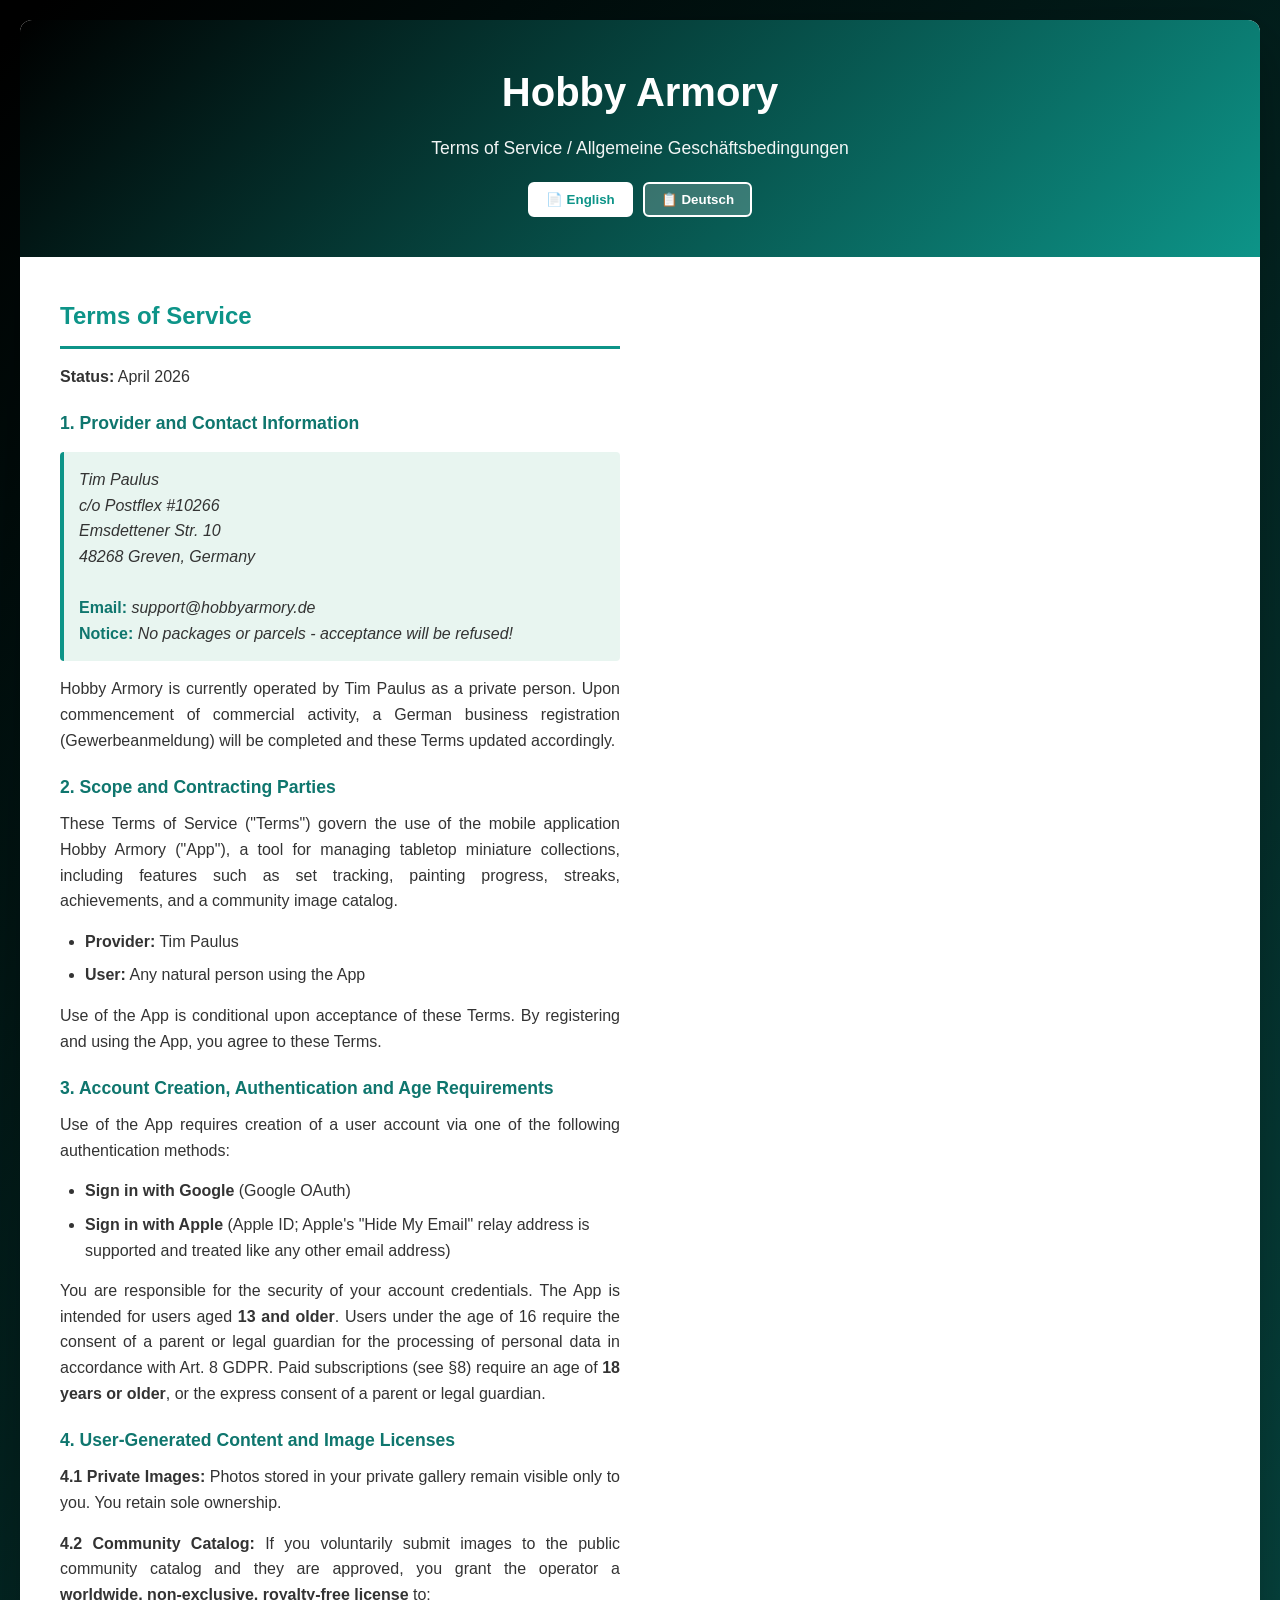
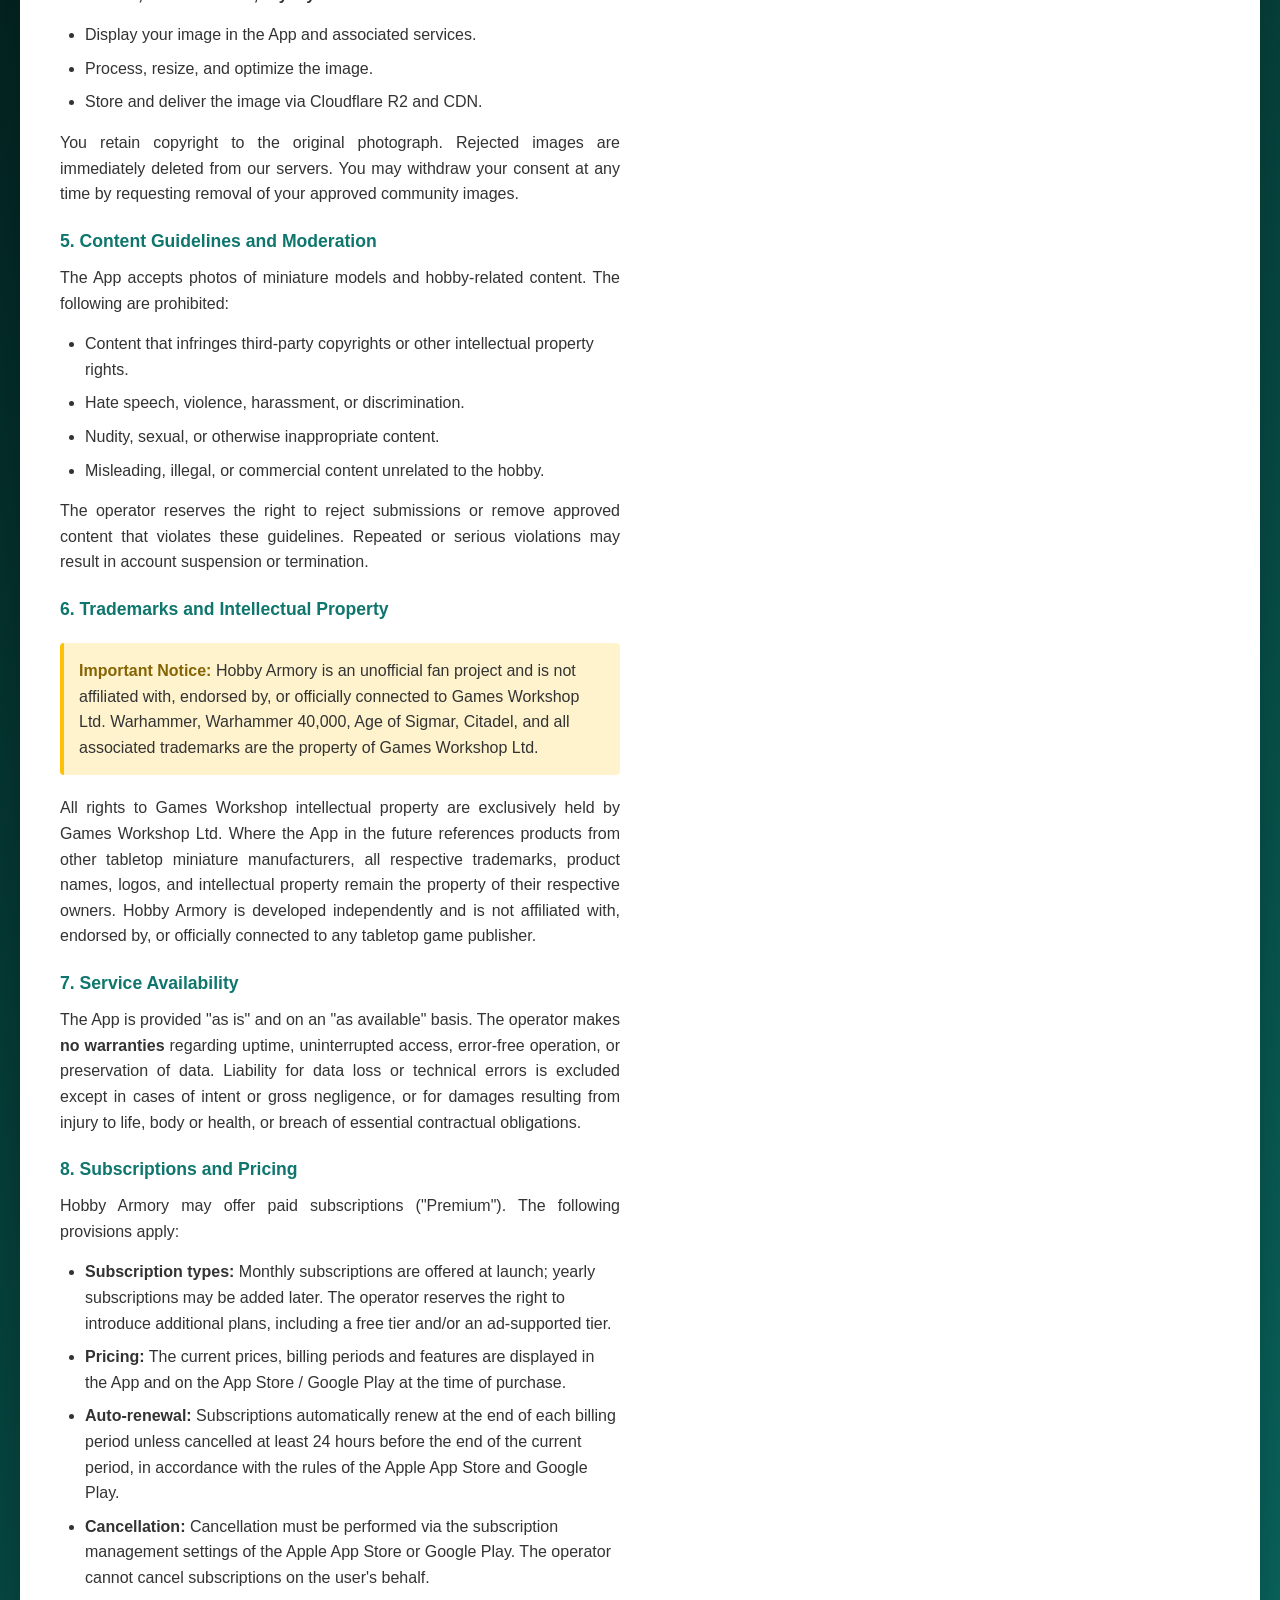
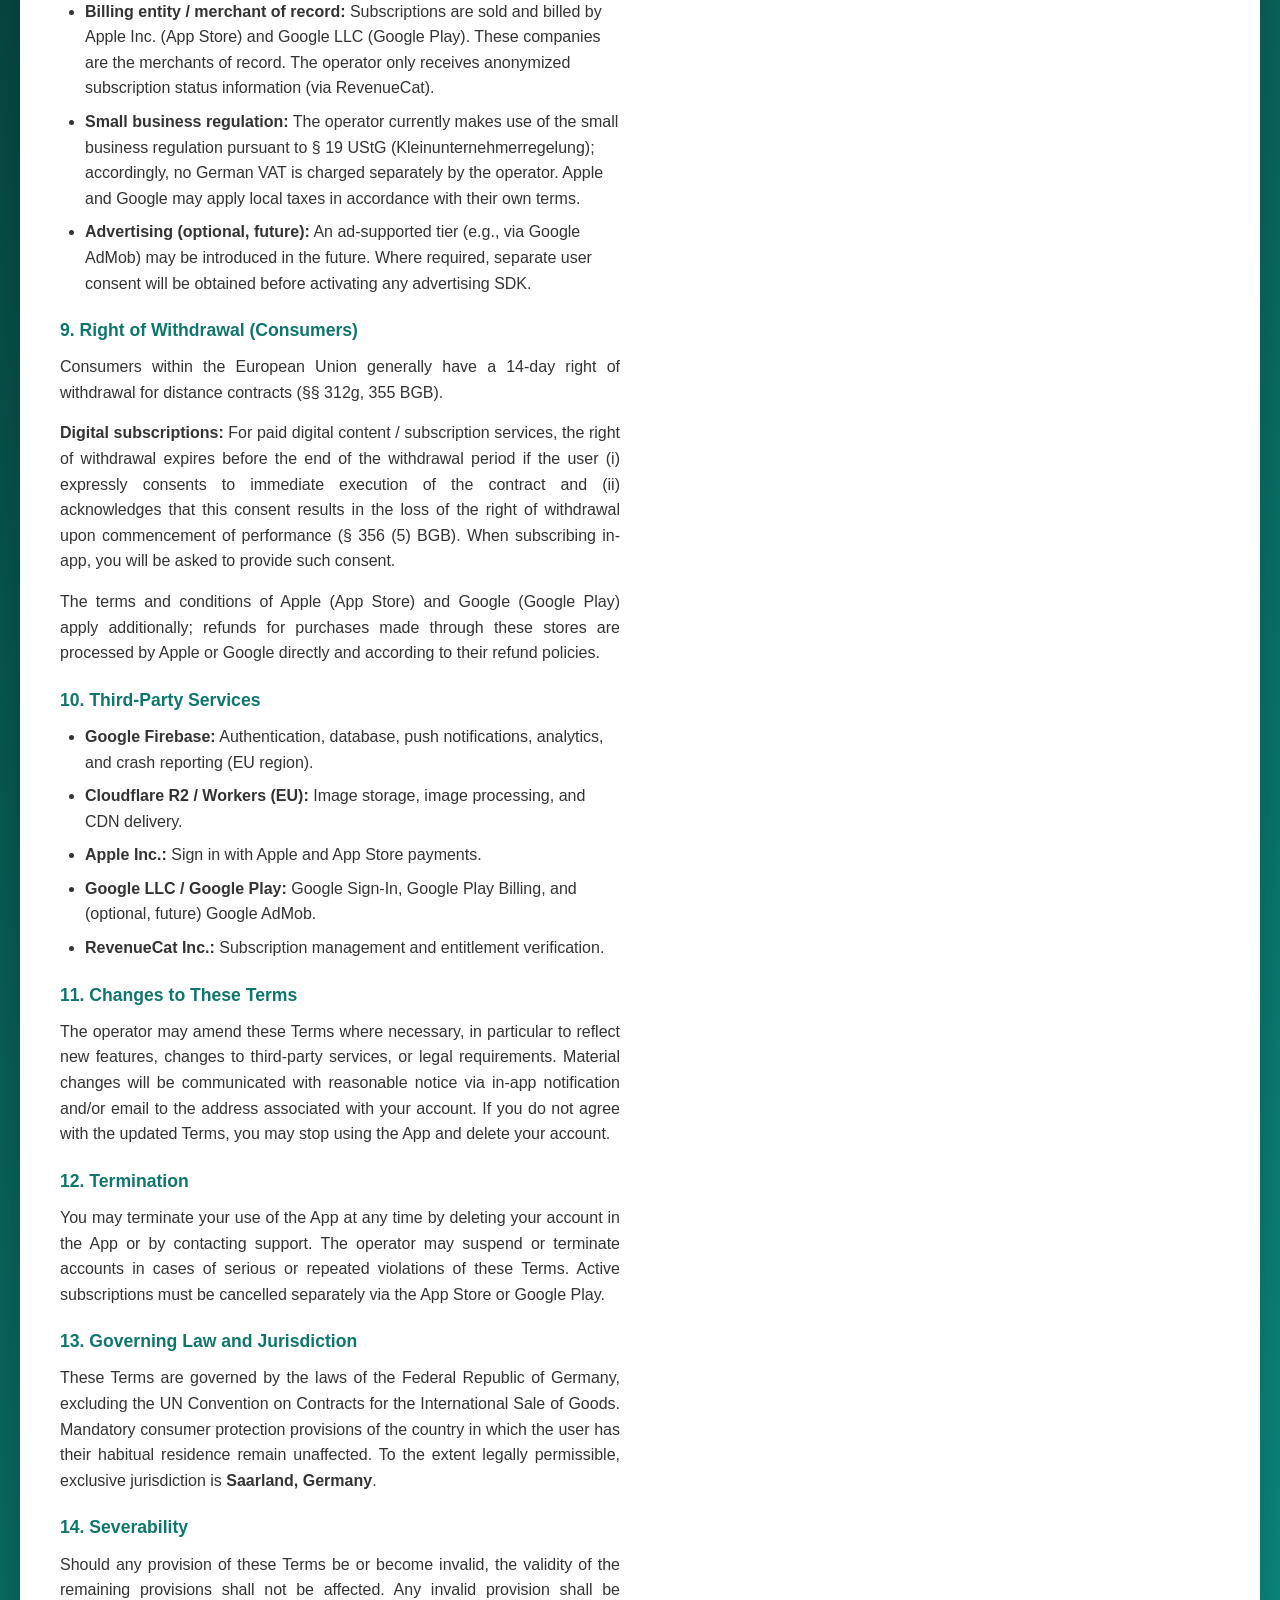
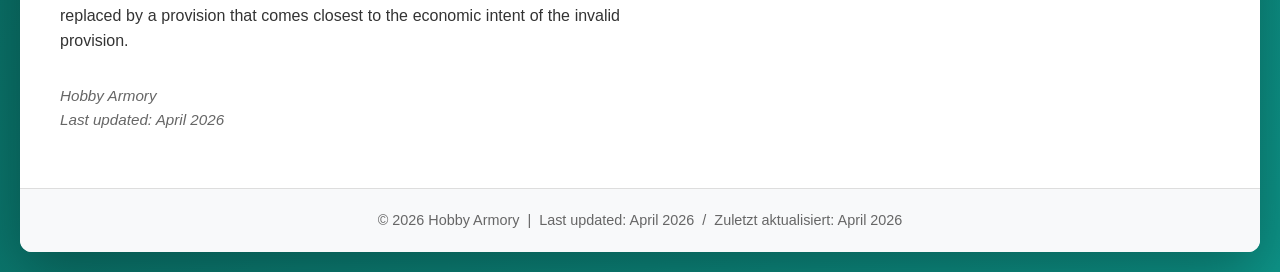
==== commit 31f0019c: "Add files via upload" ====
--- a/agb.html
+++ b/agb.html
@@ -3,7 +3,7 @@
 <head>
     <meta charset="UTF-8">
     <meta name="viewport" content="width=device-width, initial-scale=1.0">
-    <title>Hobby Armory - AGBS / Terms of Service</title>
+    <title>Hobby Armory - AGB / Terms of Service</title>
     <style>
         * {
             margin: 0;
@@ -189,7 +189,7 @@
             <!-- ENGLISH VERSION -->
             <div id="english" class="section active">
                 <h2>Terms of Service</h2>
-                <p><strong>Status:</strong> January 2026</p>
+                <p><strong>Status:</strong> April 2026</p>
                 
                 <h3>1. Provider and Contact Information</h3>
                 <div class="contact-info">
@@ -201,66 +201,102 @@
                     <strong>Email:</strong> support@hobbyarmory.de<br>
                     <strong>Notice:</strong> No packages or parcels - acceptance will be refused!
                 </div>
+                <p>Hobby Armory is currently operated by Tim Paulus as a private person. Upon commencement of commercial activity, a German business registration (Gewerbeanmeldung) will be completed and these Terms updated accordingly.</p>
                 
                 <h3>2. Scope and Contracting Parties</h3>
-                <p>These Terms of Service (TOS) govern the use of the mobile application HobbyArmory ("App") for managing Warhammer 40,000 and Age of Sigmar miniature collections.</p>
+                <p>These Terms of Service ("Terms") govern the use of the mobile application Hobby Armory ("App"), a tool for managing tabletop miniature collections, including features such as set tracking, painting progress, streaks, achievements, and a community image catalog.</p>
                 <ul>
                     <li><strong>Provider:</strong> Tim Paulus</li>
                     <li><strong>User:</strong> Any natural person using the App</li>
                 </ul>
-                <p>Use of the App is conditional upon acceptance of these Terms. By registering and using the App, you agree to these terms.</p>
-                
-                <h3>3. Account Creation and Authentication</h3>
-                <p>Using the App requires a Google Account (OAuth). You are responsible for the security of your account credentials. The App is intended for users aged 16 and older.</p>
+                <p>Use of the App is conditional upon acceptance of these Terms. By registering and using the App, you agree to these Terms.</p>
+                
+                <h3>3. Account Creation, Authentication and Age Requirements</h3>
+                <p>Use of the App requires creation of a user account via one of the following authentication methods:</p>
+                <ul>
+                    <li><strong>Sign in with Google</strong> (Google OAuth)</li>
+                    <li><strong>Sign in with Apple</strong> (Apple ID; Apple's "Hide My Email" relay address is supported and treated like any other email address)</li>
+                </ul>
+                <p>You are responsible for the security of your account credentials. The App is intended for users aged <strong>13 and older</strong>. Users under the age of 16 require the consent of a parent or legal guardian for the processing of personal data in accordance with Art. 8 GDPR. Paid subscriptions (see §8) require an age of <strong>18 years or older</strong>, or the express consent of a parent or legal guardian.</p>
 
                 <h3>4. User-Generated Content and Image Licenses</h3>
-                <p><strong>4.1 Private Images:</strong> Photos stored in your private gallery remain visible only to you. You remain the sole owner.</p>
-                
-                <p><strong>4.2 Community Catalog:</strong> If you voluntarily submit images to the public community catalog and they are approved, you grant us a <strong>worldwide, non-exclusive, royalty-free license</strong> to:</p>
+                <p><strong>4.1 Private Images:</strong> Photos stored in your private gallery remain visible only to you. You retain sole ownership.</p>
+                
+                <p><strong>4.2 Community Catalog:</strong> If you voluntarily submit images to the public community catalog and they are approved, you grant the operator a <strong>worldwide, non-exclusive, royalty-free license</strong> to:</p>
                 <ul>
                     <li>Display your image in the App and associated services.</li>
                     <li>Process, resize, and optimize the image.</li>
-                    <li>Store and deliver the image via Cloudflare CDN.</li>
-                </ul>
-                <p>You retain copyright to the original photograph. Rejected images are immediately deleted from our servers.</p>
+                    <li>Store and deliver the image via Cloudflare R2 and CDN.</li>
+                </ul>
+                <p>You retain copyright to the original photograph. Rejected images are immediately deleted from our servers. You may withdraw your consent at any time by requesting removal of your approved community images.</p>
 
                 <h3>5. Content Guidelines and Moderation</h3>
-                <p>We accept quality photos of painted miniatures. We do not tolerate:</p>
-                <ul>
-                    <li>Copyrighted material (except Games Workshop models).</li>
-                    <li>Hate speech, violence, or discrimination.</li>
-                    <li>Nudity or inappropriate content.</li>
-                </ul>
-                <p>We reserve the right to reject submissions or remove approved images that violate these guidelines.</p>
+                <p>The App accepts photos of miniature models and hobby-related content. The following are prohibited:</p>
+                <ul>
+                    <li>Content that infringes third-party copyrights or other intellectual property rights.</li>
+                    <li>Hate speech, violence, harassment, or discrimination.</li>
+                    <li>Nudity, sexual, or otherwise inappropriate content.</li>
+                    <li>Misleading, illegal, or commercial content unrelated to the hobby.</li>
+                </ul>
+                <p>The operator reserves the right to reject submissions or remove approved content that violates these guidelines. Repeated or serious violations may result in account suspension or termination.</p>
 
                 <h3>6. Trademarks and Intellectual Property</h3>
                 <div class="important">
-                    <strong>Important Notice:</strong> Hobby Armory is an unofficial fan project and is not affiliated with Games Workshop Ltd. Warhammer, Warhammer 40,000, Age of Sigmar, and all associated trademarks are the property of Games Workshop Ltd.
+                    <strong>Important Notice:</strong> Hobby Armory is an unofficial fan project and is not affiliated with, endorsed by, or officially connected to Games Workshop Ltd. Warhammer, Warhammer 40,000, Age of Sigmar, Citadel, and all associated trademarks are the property of Games Workshop Ltd.
                 </div>
-                <p>All rights to Warhammer intellectual property are exclusively held by Games Workshop Ltd. Our app is developed independently as a fan project.</p>
+                <p>All rights to Games Workshop intellectual property are exclusively held by Games Workshop Ltd. Where the App in the future references products from other tabletop miniature manufacturers, all respective trademarks, product names, logos, and intellectual property remain the property of their respective owners. Hobby Armory is developed independently and is not affiliated with, endorsed by, or officially connected to any tabletop game publisher.</p>
 
                 <h3>7. Service Availability</h3>
-                <p>The App is provided "as is" and free of charge. We provide <strong>no warranties</strong> for uptime, uninterrupted access, or data preservation. We are not liable for data loss or technical errors.</p>
-
-                <h3>8. Third-Party Services</h3>
-                <ul>
-                    <li><strong>Google Firebase:</strong> Authentication and Database (EU Region).</li>
-                    <li><strong>Cloudflare R2:</strong> Image Storage and CDN (EU Data Centers).</li>
-                </ul>
-
-                <h3>9. Governing Law</h3>
-                <p>These terms are governed by German law. Exclusive jurisdiction is <strong>Saarland, Germany</strong>.</p>
+                <p>The App is provided "as is" and on an "as available" basis. The operator makes <strong>no warranties</strong> regarding uptime, uninterrupted access, error-free operation, or preservation of data. Liability for data loss or technical errors is excluded except in cases of intent or gross negligence, or for damages resulting from injury to life, body or health, or breach of essential contractual obligations.</p>
+
+                <h3>8. Subscriptions and Pricing</h3>
+                <p>Hobby Armory may offer paid subscriptions ("Premium"). The following provisions apply:</p>
+                <ul>
+                    <li><strong>Subscription types:</strong> Monthly subscriptions are offered at launch; yearly subscriptions may be added later. The operator reserves the right to introduce additional plans, including a free tier and/or an ad-supported tier.</li>
+                    <li><strong>Pricing:</strong> The current prices, billing periods and features are displayed in the App and on the App Store / Google Play at the time of purchase.</li>
+                    <li><strong>Auto-renewal:</strong> Subscriptions automatically renew at the end of each billing period unless cancelled at least 24 hours before the end of the current period, in accordance with the rules of the Apple App Store and Google Play.</li>
+                    <li><strong>Cancellation:</strong> Cancellation must be performed via the subscription management settings of the Apple App Store or Google Play. The operator cannot cancel subscriptions on the user's behalf.</li>
+                    <li><strong>Billing entity / merchant of record:</strong> Subscriptions are sold and billed by Apple Inc. (App Store) and Google LLC (Google Play). These companies are the merchants of record. The operator only receives anonymized subscription status information (via RevenueCat).</li>
+                    <li><strong>Small business regulation:</strong> The operator currently makes use of the small business regulation pursuant to § 19 UStG (Kleinunternehmerregelung); accordingly, no German VAT is charged separately by the operator. Apple and Google may apply local taxes in accordance with their own terms.</li>
+                    <li><strong>Advertising (optional, future):</strong> An ad-supported tier (e.g., via Google AdMob) may be introduced in the future. Where required, separate user consent will be obtained before activating any advertising SDK.</li>
+                </ul>
+
+                <h3>9. Right of Withdrawal (Consumers)</h3>
+                <p>Consumers within the European Union generally have a 14-day right of withdrawal for distance contracts (§§ 312g, 355 BGB).</p>
+                <p><strong>Digital subscriptions:</strong> For paid digital content / subscription services, the right of withdrawal expires before the end of the withdrawal period if the user (i) expressly consents to immediate execution of the contract and (ii) acknowledges that this consent results in the loss of the right of withdrawal upon commencement of performance (§ 356 (5) BGB). When subscribing in-app, you will be asked to provide such consent.</p>
+                <p>The terms and conditions of Apple (App Store) and Google (Google Play) apply additionally; refunds for purchases made through these stores are processed by Apple or Google directly and according to their refund policies.</p>
+
+                <h3>10. Third-Party Services</h3>
+                <ul>
+                    <li><strong>Google Firebase:</strong> Authentication, database, push notifications, analytics, and crash reporting (EU region).</li>
+                    <li><strong>Cloudflare R2 / Workers (EU):</strong> Image storage, image processing, and CDN delivery.</li>
+                    <li><strong>Apple Inc.:</strong> Sign in with Apple and App Store payments.</li>
+                    <li><strong>Google LLC / Google Play:</strong> Google Sign-In, Google Play Billing, and (optional, future) Google AdMob.</li>
+                    <li><strong>RevenueCat Inc.:</strong> Subscription management and entitlement verification.</li>
+                </ul>
+
+                <h3>11. Changes to These Terms</h3>
+                <p>The operator may amend these Terms where necessary, in particular to reflect new features, changes to third-party services, or legal requirements. Material changes will be communicated with reasonable notice via in-app notification and/or email to the address associated with your account. If you do not agree with the updated Terms, you may stop using the App and delete your account.</p>
+
+                <h3>12. Termination</h3>
+                <p>You may terminate your use of the App at any time by deleting your account in the App or by contacting support. The operator may suspend or terminate accounts in cases of serious or repeated violations of these Terms. Active subscriptions must be cancelled separately via the App Store or Google Play.</p>
+
+                <h3>13. Governing Law and Jurisdiction</h3>
+                <p>These Terms are governed by the laws of the Federal Republic of Germany, excluding the UN Convention on Contracts for the International Sale of Goods. Mandatory consumer protection provisions of the country in which the user has their habitual residence remain unaffected. To the extent legally permissible, exclusive jurisdiction is <strong>Saarland, Germany</strong>.</p>
+
+                <h3>14. Severability</h3>
+                <p>Should any provision of these Terms be or become invalid, the validity of the remaining provisions shall not be affected. Any invalid provision shall be replaced by a provision that comes closest to the economic intent of the invalid provision.</p>
                 
                 <p style="margin-top: 30px; font-size: 0.95em; color: #666;">
-                    <em>Hobby Armory - Version 1.0</em><br>
-                    <em>Last updated: January 2026</em>
+                    <em>Hobby Armory</em><br>
+                    <em>Last updated: April 2026</em>
                 </p>
             </div>
             
             <!-- GERMAN VERSION -->
             <div id="german" class="section">
                 <h2>Allgemeine Geschäftsbedingungen</h2>
-                <p><strong>Stand:</strong> Januar 2026</p>
+                <p><strong>Stand:</strong> April 2026</p>
                 
                 <h3>1. Anbieter und Kontaktdaten</h3>
                 <div class="contact-info">
@@ -272,65 +308,101 @@
                     <strong>E-Mail:</strong> support@hobbyarmory.de<br>
                     <strong>Hinweis:</strong> Keine Pakete oder Päckchen - Annahme wird verweigert!
                 </div>
-                
-                <h3>2. Geltungsbereich</h3>
-                <p>Diese Allgemeinen Geschäftsbedingungen (AGB) regeln die Nutzung der mobilen Anwendung HobbyArmory („App") zum Verwalten von Warhammer 40.000 und Age of Sigmar Miniaturensammlungen.</p>
+                <p>Hobby Armory wird derzeit durch Tim Paulus als Privatperson betrieben. Mit Aufnahme der gewerblichen Tätigkeit wird eine Gewerbeanmeldung vorgenommen und diese AGB entsprechend aktualisiert.</p>
+                
+                <h3>2. Geltungsbereich und Vertragspartner</h3>
+                <p>Diese Allgemeinen Geschäftsbedingungen („AGB") regeln die Nutzung der mobilen Anwendung Hobby Armory („App"), einem Werkzeug zur Verwaltung von Tabletop-Miniaturensammlungen mit Funktionen wie Set-Tracking, Malfortschritt, Streaks, Erfolgen und einem Community-Bilderkatalog.</p>
                 <ul>
                     <li><strong>Anbieter:</strong> Tim Paulus</li>
                     <li><strong>Nutzer:</strong> Jede natürliche Person, die die App nutzt</li>
                 </ul>
-                <p>Die Nutzung der App setzt die Akzeptanz dieser AGB voraus.</p>
-                
-                <h3>3. Kontoerstellung und Authentifizierung</h3>
-                <p>Die Nutzung erfordert ein Google-Konto (OAuth). Sie sind für die Sicherheit Ihrer Zugangsdaten verantwortlich. Die App ist ab 16 Jahren freigegeben.</p>
+                <p>Die Nutzung der App setzt die Annahme dieser AGB voraus. Mit der Registrierung und Nutzung der App akzeptieren Sie diese AGB.</p>
+                
+                <h3>3. Kontoerstellung, Authentifizierung und Altersanforderungen</h3>
+                <p>Die Nutzung der App erfordert die Erstellung eines Nutzerkontos über eine der folgenden Authentifizierungsmethoden:</p>
+                <ul>
+                    <li><strong>Anmelden mit Google</strong> (Google OAuth)</li>
+                    <li><strong>Anmelden mit Apple</strong> (Apple ID; die „Meine E-Mail-Adresse verbergen"-Relay-Adresse von Apple wird unterstützt und wie jede andere E-Mail-Adresse behandelt)</li>
+                </ul>
+                <p>Sie sind für die Sicherheit Ihrer Zugangsdaten verantwortlich. Die App ist für Nutzer ab <strong>13 Jahren</strong> freigegeben. Nutzer unter 16 Jahren benötigen für die Verarbeitung personenbezogener Daten die Einwilligung eines Elternteils oder Erziehungsberechtigten gemäß Art. 8 DSGVO. Kostenpflichtige Abonnements (siehe §8) setzen ein Mindestalter von <strong>18 Jahren</strong> oder die ausdrückliche Zustimmung eines Elternteils bzw. Erziehungsberechtigten voraus.</p>
 
                 <h3>4. Benutzergenerierte Inhalte und Bildlizenzen</h3>
-                <p><strong>4.1 Private Bilder:</strong> Fotos in Ihrer privaten Galerie sind nur für Sie sichtbar. Sie bleiben alleiniger Eigentümer.</p>
-                
-                <p><strong>4.2 Community-Katalog:</strong> Wenn Sie Bilder freiwillig für den öffentlichen Katalog einreichen und diese genehmigt werden, gewähren Sie uns eine <strong>weltweite, nicht-exklusive, lizenzgebührenfreie Lizenz</strong> zur:</p>
+                <p><strong>4.1 Private Bilder:</strong> Fotos in Ihrer privaten Galerie sind ausschließlich für Sie sichtbar. Sie bleiben alleiniger Eigentümer.</p>
+                
+                <p><strong>4.2 Community-Katalog:</strong> Wenn Sie Bilder freiwillig für den öffentlichen Community-Katalog einreichen und diese genehmigt werden, gewähren Sie dem Anbieter eine <strong>weltweite, nicht-exklusive, lizenzgebührenfreie Lizenz</strong> zur:</p>
                 <ul>
                     <li>Anzeige Ihres Bildes in der App und zugehörigen Diensten.</li>
-                    <li>Verarbeitung, Größenanpassung und Optimierung.</li>
-                    <li>Speicherung und Auslieferung über Cloudflare CDN.</li>
-                </ul>
-                <p>Das Urheberrecht bleibt bei Ihnen. Abgelehnte Bilder werden unverzüglich gelöscht.</p>
+                    <li>Verarbeitung, Größenanpassung und Optimierung des Bildes.</li>
+                    <li>Speicherung und Auslieferung über Cloudflare R2 und CDN.</li>
+                </ul>
+                <p>Das Urheberrecht am Originalfoto verbleibt bei Ihnen. Abgelehnte Bilder werden unverzüglich von unseren Servern gelöscht. Sie können Ihre Einwilligung jederzeit widerrufen, indem Sie die Entfernung Ihrer genehmigten Community-Bilder anfordern.</p>
 
                 <h3>5. Inhaltsrichtlinien und Moderation</h3>
-                <p>Wir akzeptieren nur Qualitätsfotos von Miniaturen. Untersagt sind:</p>
-                <ul>
-                    <li>Urheberrechtsverletzungen (außer Games Workshop Modelle).</li>
-                    <li>Hassrede, Gewalt oder Diskriminierung.</li>
-                    <li>Nacktheit oder unangemessene Inhalte.</li>
-                </ul>
-                <p>Wir behalten uns vor, Inhalte jederzeit abzulehnen oder zu entfernen. Wiederholte Verstöße führen zur Sperrung.</p>
+                <p>Die App akzeptiert Fotos von Miniaturmodellen und hobbybezogenen Inhalten. Untersagt sind insbesondere:</p>
+                <ul>
+                    <li>Inhalte, die Urheberrechte oder andere Schutzrechte Dritter verletzen.</li>
+                    <li>Hassrede, Gewalt, Belästigung oder Diskriminierung.</li>
+                    <li>Nacktheit, sexuelle oder anderweitig unangemessene Inhalte.</li>
+                    <li>Irreführende, rechtswidrige oder kommerzielle Inhalte ohne Bezug zum Hobby.</li>
+                </ul>
+                <p>Der Anbieter behält sich vor, Einsendungen abzulehnen oder genehmigte Inhalte zu entfernen, die gegen diese Richtlinien verstoßen. Wiederholte oder schwere Verstöße können zur Sperrung oder Löschung des Kontos führen.</p>
 
                 <h3>6. Markenzeichen und Geistiges Eigentum</h3>
                 <div class="important">
-                    <strong>Wichtiger Hinweis:</strong> Hobby Armory ist ein inoffizielles Fan-Projekt und steht in keiner Verbindung zu Games Workshop Ltd. Warhammer, Warhammer 40.000, Age of Sigmar und alle zugehörigen Marken sind Eigentum von Games Workshop Ltd.
+                    <strong>Wichtiger Hinweis:</strong> Hobby Armory ist ein inoffizielles Fan-Projekt und steht in keiner Verbindung zu Games Workshop Ltd., wird von dieser nicht unterstützt und ist nicht offiziell mit ihr verbunden. Warhammer, Warhammer 40.000, Age of Sigmar, Citadel und alle zugehörigen Marken sind Eigentum von Games Workshop Ltd.
                 </div>
-                <p>Alle Rechte am Warhammer-Geistigen Eigentum liegen bei Games Workshop Ltd. Die App wird unabhängig entwickelt.</p>
-
-                <h3>7. Verfügbarkeit und Haftung</h3>
-                <p>Die App wird kostenlos "wie besehen" bereitgestellt. Wir übernehmen <strong>keine Garantie</strong> für Verfügbarkeit oder Datenverlust. Die Haftung für leichte Fahrlässigkeit ist ausgeschlossen, soweit keine wesentlichen Vertragspflichten verletzt sind.</p>
-
-                <h3>8. Drittanbieter-Dienste</h3>
-                <ul>
-                    <li><strong>Google Firebase:</strong> Authentifizierung und Datenbank (Region EU).</li>
-                    <li><strong>Cloudflare R2:</strong> Bildspeicherung und CDN (EU-Datenzentren).</li>
-                </ul>
-
-                <h3>9. Schlussbestimmungen</h3>
-                <p>Es gilt deutsches Recht. Gerichtsstand ist <strong>Saarland, Deutschland</strong>.</p>
+                <p>Alle Rechte am geistigen Eigentum von Games Workshop liegen ausschließlich bei Games Workshop Ltd. Sofern die App künftig Produkte anderer Tabletop-Miniaturenhersteller referenziert, verbleiben sämtliche entsprechenden Marken, Produktnamen, Logos und Schutzrechte bei den jeweiligen Eigentümern. Hobby Armory wird unabhängig entwickelt und steht in keiner Verbindung zu Tabletop-Spieleherstellern, wird von diesen nicht unterstützt und ist nicht offiziell mit ihnen verbunden.</p>
+
+                <h3>7. Verfügbarkeit der Dienste</h3>
+                <p>Die App wird „wie besehen" und „je nach Verfügbarkeit" bereitgestellt. Der Anbieter übernimmt <strong>keine Garantie</strong> für Verfügbarkeit, ununterbrochenen Zugriff, fehlerfreien Betrieb oder Datenerhaltung. Die Haftung für Datenverlust oder technische Fehler ist ausgeschlossen, soweit kein Vorsatz oder grobe Fahrlässigkeit vorliegt und keine Schäden aus Verletzung von Leben, Körper oder Gesundheit oder wesentlicher Vertragspflichten entstehen.</p>
+
+                <h3>8. Abonnements und Preise</h3>
+                <p>Hobby Armory kann kostenpflichtige Abonnements („Premium") anbieten. Es gelten folgende Bestimmungen:</p>
+                <ul>
+                    <li><strong>Abonnement-Typen:</strong> Zum Start werden monatliche Abonnements angeboten; jährliche Abonnements können später hinzukommen. Der Anbieter behält sich vor, weitere Tarife einzuführen, einschließlich einer kostenlosen Stufe und/oder einer werbefinanzierten Stufe.</li>
+                    <li><strong>Preise:</strong> Die jeweils aktuellen Preise, Abrechnungszeiträume und Funktionen werden zum Zeitpunkt des Kaufs in der App sowie im App Store / Google Play angezeigt.</li>
+                    <li><strong>Automatische Verlängerung:</strong> Abonnements verlängern sich am Ende des jeweiligen Abrechnungszeitraums automatisch, sofern sie nicht mindestens 24 Stunden vor Ablauf gemäß den Regeln des Apple App Store oder von Google Play gekündigt werden.</li>
+                    <li><strong>Kündigung:</strong> Die Kündigung muss über die Abonnement-Verwaltung des Apple App Store oder von Google Play erfolgen. Der Anbieter kann Abonnements nicht im Auftrag des Nutzers kündigen.</li>
+                    <li><strong>Vertragspartner für Zahlungen / Merchant of Record:</strong> Abonnements werden von Apple Inc. (App Store) und Google LLC (Google Play) verkauft und abgerechnet. Diese Unternehmen sind der Vertragspartner für die Zahlungsabwicklung. Der Anbieter erhält ausschließlich anonymisierte Statusinformationen zum Abonnement (über RevenueCat).</li>
+                    <li><strong>Kleinunternehmerregelung:</strong> Der Anbieter macht derzeit von der Kleinunternehmerregelung gemäß § 19 UStG Gebrauch; entsprechend wird vom Anbieter keine Umsatzsteuer gesondert ausgewiesen. Apple und Google können nach ihren eigenen Bedingungen lokale Steuern erheben.</li>
+                    <li><strong>Werbung (optional, zukünftig):</strong> Künftig kann eine werbefinanzierte Stufe (z. B. via Google AdMob) eingeführt werden. Soweit erforderlich, wird vor der Aktivierung eines Werbe-SDK eine separate Einwilligung des Nutzers eingeholt.</li>
+                </ul>
+
+                <h3>9. Widerrufsrecht (Verbraucher)</h3>
+                <p>Verbrauchern innerhalb der Europäischen Union steht bei Fernabsatzverträgen grundsätzlich ein 14-tägiges Widerrufsrecht zu (§§ 312g, 355 BGB).</p>
+                <p><strong>Digitale Abonnements:</strong> Bei kostenpflichtigen digitalen Inhalten / Abonnement-Diensten erlischt das Widerrufsrecht vor Ablauf der Widerrufsfrist, wenn der Nutzer (i) ausdrücklich zustimmt, dass mit der Ausführung des Vertrags vor Ablauf der Widerrufsfrist begonnen wird, und (ii) bestätigt, dass er durch diese Zustimmung mit Beginn der Ausführung sein Widerrufsrecht verliert (§ 356 Abs. 5 BGB). Beim Abschluss eines Abonnements in der App werden Sie um diese Zustimmung gebeten.</p>
+                <p>Ergänzend gelten die Bedingungen von Apple (App Store) und Google (Google Play); Erstattungen für Käufe über diese Stores werden direkt von Apple oder Google nach deren Erstattungsrichtlinien bearbeitet.</p>
+
+                <h3>10. Drittanbieter-Dienste</h3>
+                <ul>
+                    <li><strong>Google Firebase:</strong> Authentifizierung, Datenbank, Push-Benachrichtigungen, Analyse und Crash-Reporting (Region EU).</li>
+                    <li><strong>Cloudflare R2 / Workers (EU):</strong> Bildspeicherung, Bildverarbeitung und CDN-Auslieferung.</li>
+                    <li><strong>Apple Inc.:</strong> Anmelden mit Apple sowie App-Store-Zahlungen.</li>
+                    <li><strong>Google LLC / Google Play:</strong> Google Sign-In, Google Play Billing sowie (optional, zukünftig) Google AdMob.</li>
+                    <li><strong>RevenueCat Inc.:</strong> Verwaltung von Abonnements und Berechtigungsprüfung.</li>
+                </ul>
+
+                <h3>11. Änderungen dieser AGB</h3>
+                <p>Der Anbieter kann diese AGB ändern, soweit dies erforderlich ist, insbesondere zur Berücksichtigung neuer Funktionen, Änderungen bei Drittanbieter-Diensten oder rechtlicher Anforderungen. Wesentliche Änderungen werden mit angemessener Vorankündigung über eine In-App-Benachrichtigung und/oder per E-Mail an die mit Ihrem Konto verknüpfte Adresse mitgeteilt. Sind Sie mit den geänderten AGB nicht einverstanden, können Sie die Nutzung der App einstellen und Ihr Konto löschen.</p>
+
+                <h3>12. Beendigung</h3>
+                <p>Sie können die Nutzung der App jederzeit durch Löschen Ihres Kontos in der App oder durch Kontaktaufnahme mit dem Support beenden. Der Anbieter kann Konten bei schwerwiegenden oder wiederholten Verstößen gegen diese AGB sperren oder löschen. Aktive Abonnements müssen separat über den App Store oder Google Play gekündigt werden.</p>
+
+                <h3>13. Anwendbares Recht und Gerichtsstand</h3>
+                <p>Es gilt das Recht der Bundesrepublik Deutschland unter Ausschluss des UN-Kaufrechts. Zwingende Verbraucherschutzbestimmungen des Staates, in dem der Nutzer seinen gewöhnlichen Aufenthalt hat, bleiben unberührt. Ausschließlicher Gerichtsstand ist, soweit gesetzlich zulässig, <strong>Saarland, Deutschland</strong>.</p>
+
+                <h3>14. Salvatorische Klausel</h3>
+                <p>Sollte eine Bestimmung dieser AGB unwirksam sein oder werden, bleibt die Wirksamkeit der übrigen Bestimmungen davon unberührt. Eine unwirksame Bestimmung ist durch eine Regelung zu ersetzen, die dem wirtschaftlichen Zweck der unwirksamen Bestimmung am nächsten kommt.</p>
                 
                 <p style="margin-top: 30px; font-size: 0.95em; color: #666;">
-                    <em>Hobby Armory - Version 1.0</em><br>
-                    <em>Zuletzt aktualisiert: Januar 2026</em>
+                    <em>Hobby Armory</em><br>
+                    <em>Zuletzt aktualisiert: April 2026</em>
                 </p>
             </div>
         </div>
         
         <div class="footer">
-            <p>© 2026 Hobby Armory. Warhammer is a registered trademark of Games Workshop Ltd. | Last updated: January 2026</p>
+            <p>© 2026 Hobby Armory &nbsp;|&nbsp; Last updated: April 2026 &nbsp;/&nbsp; Zuletzt aktualisiert: April 2026</p>
         </div>
     </div>
     
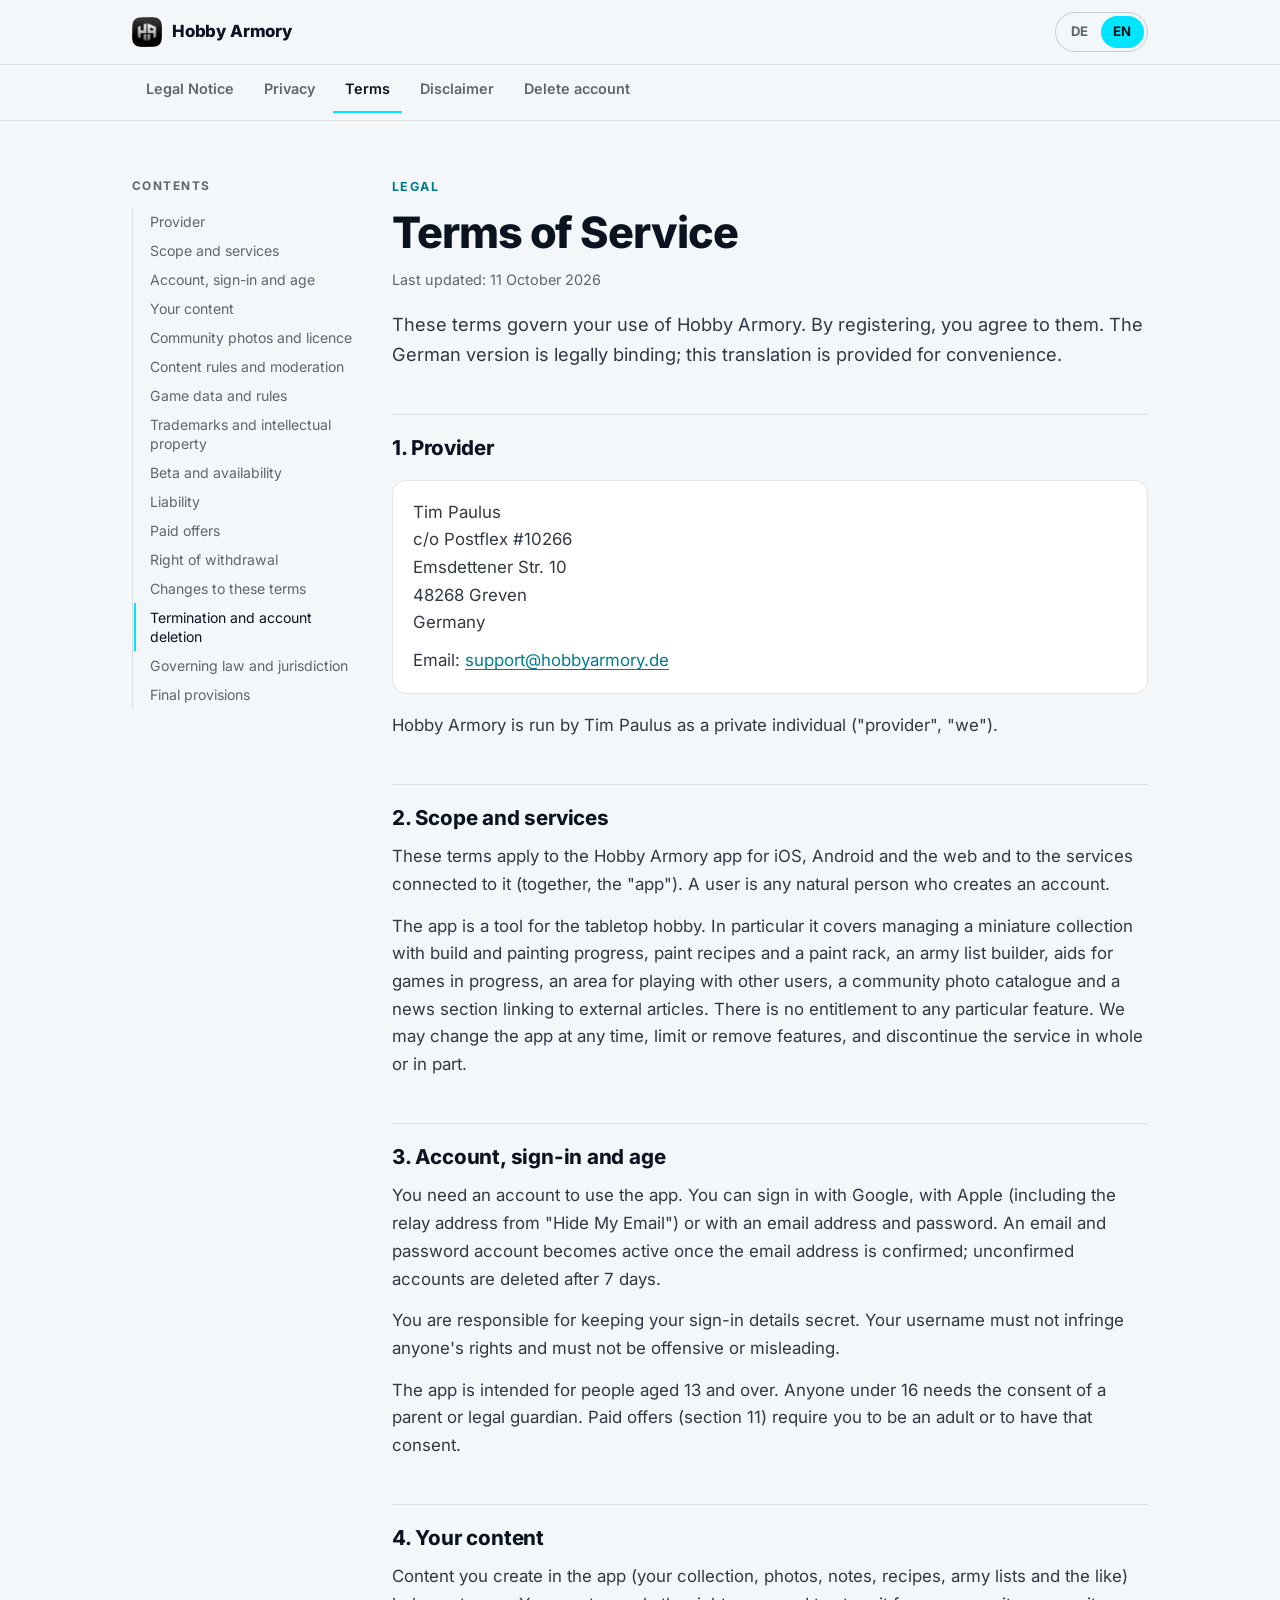
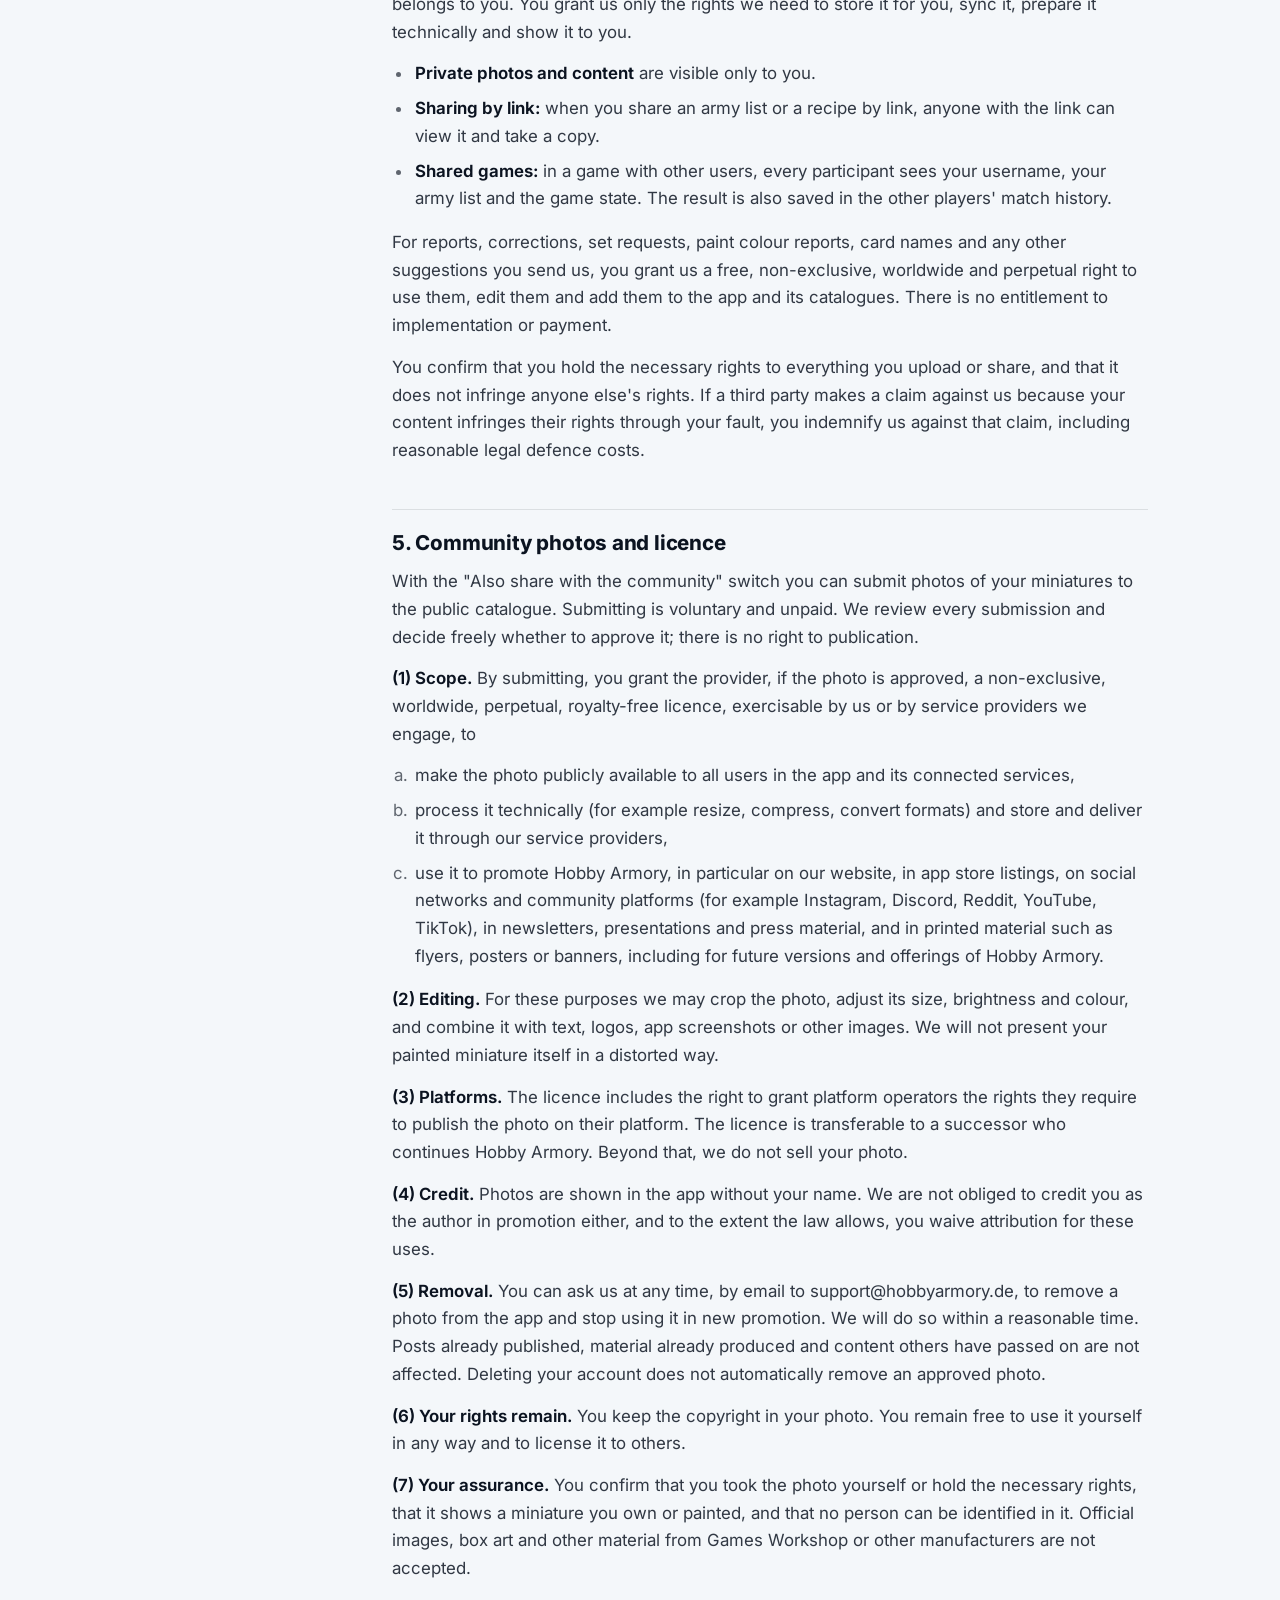
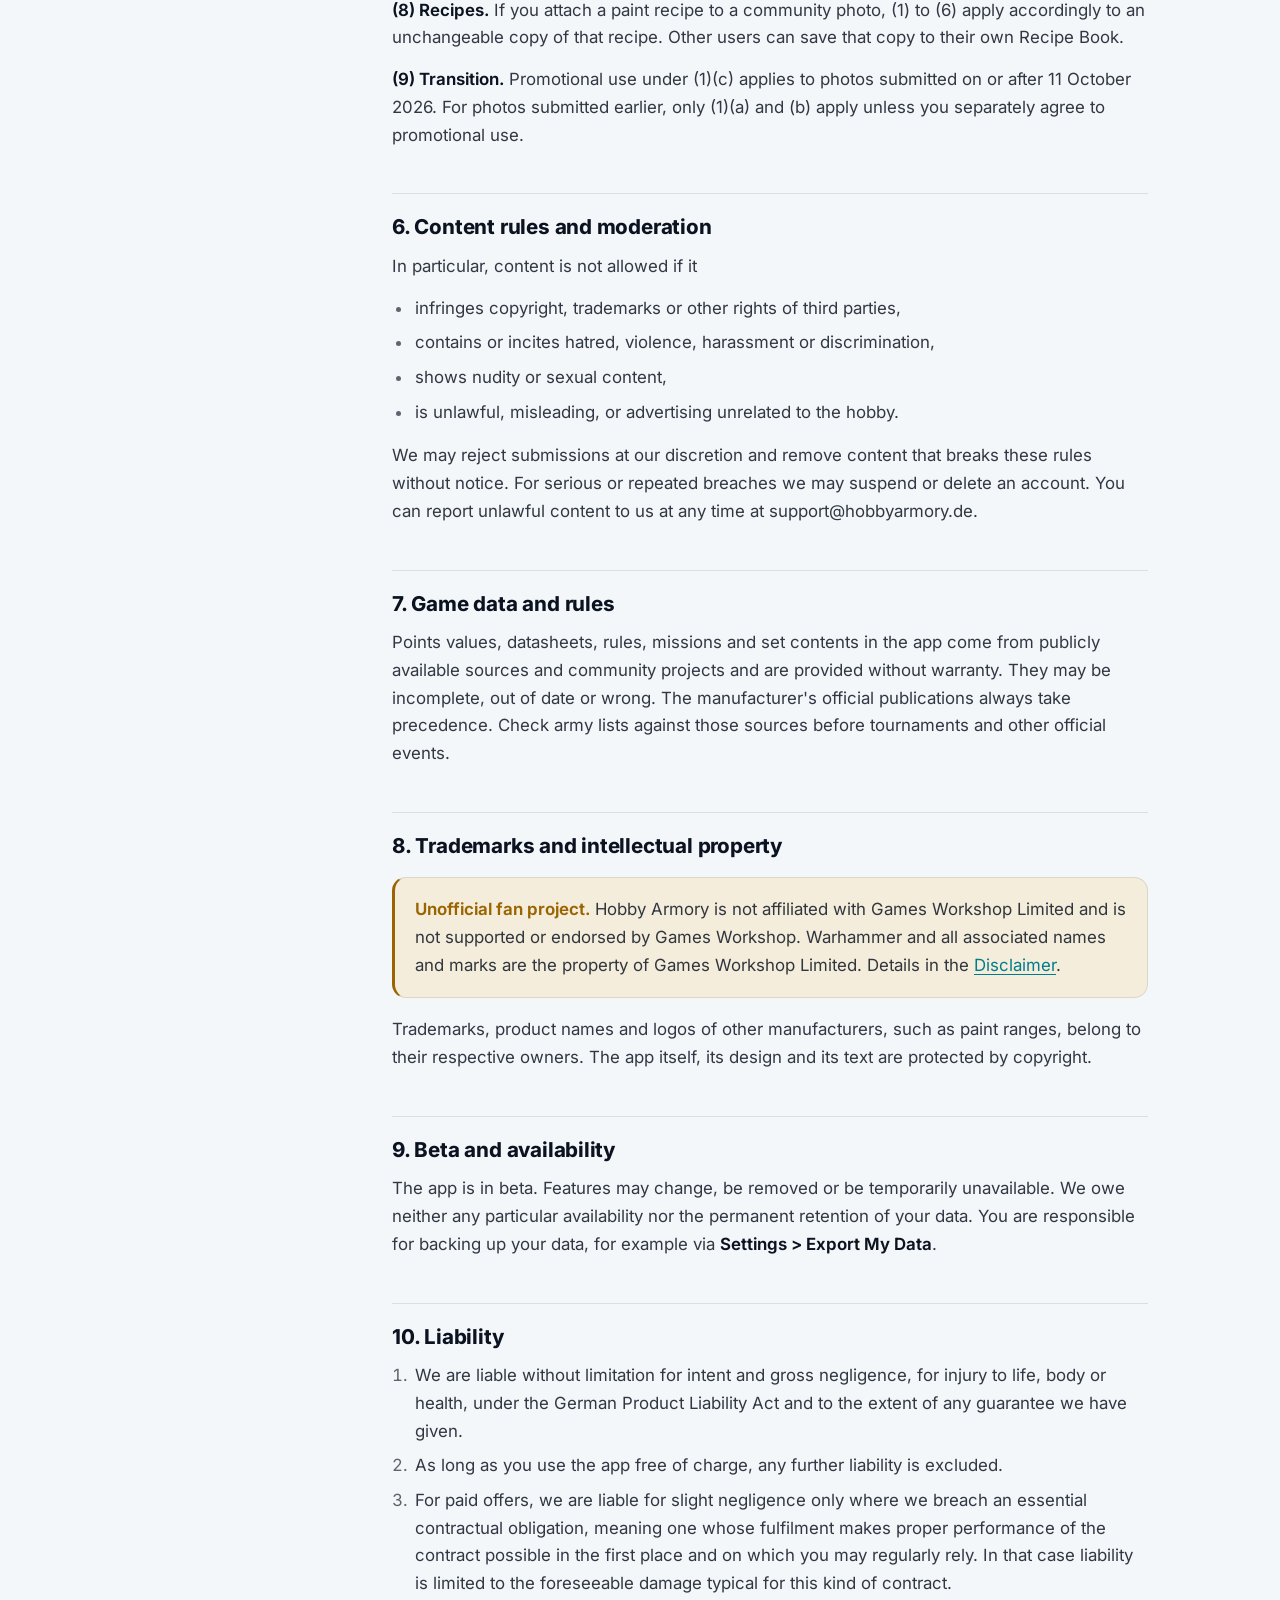
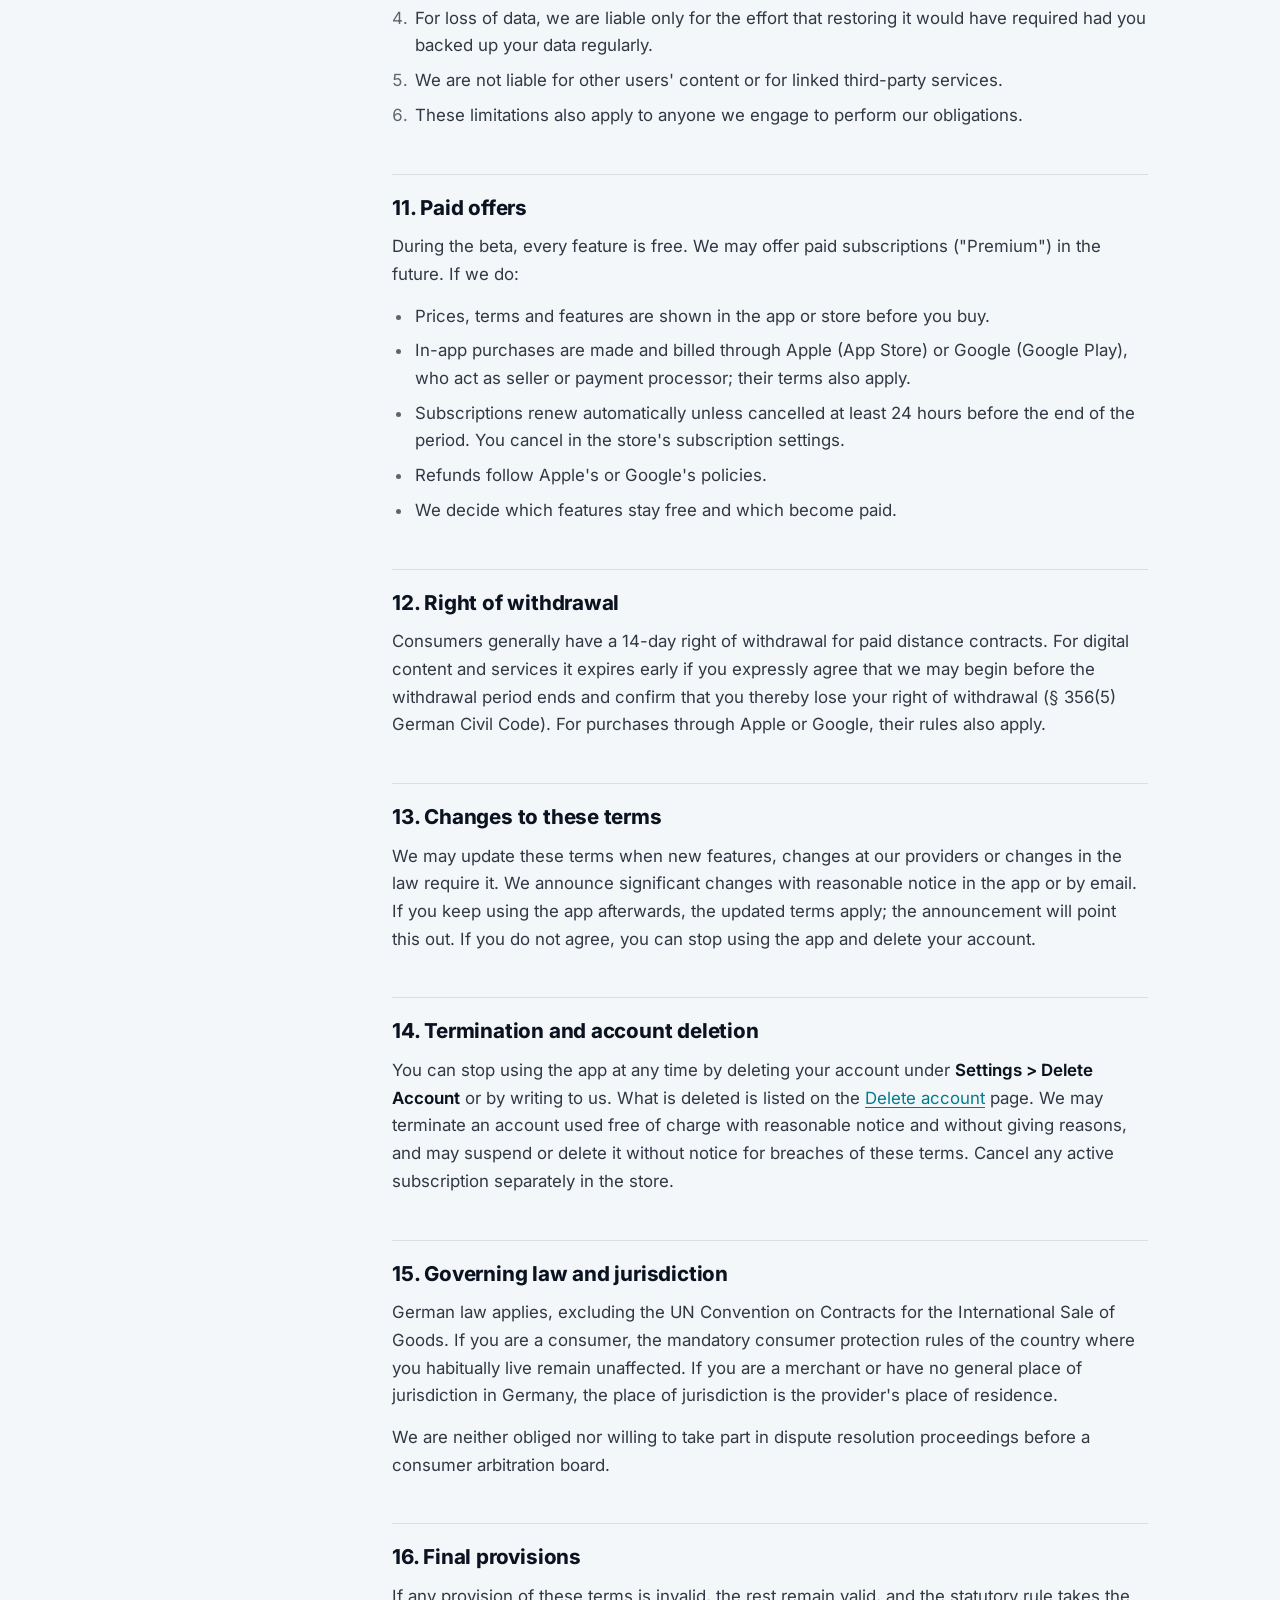
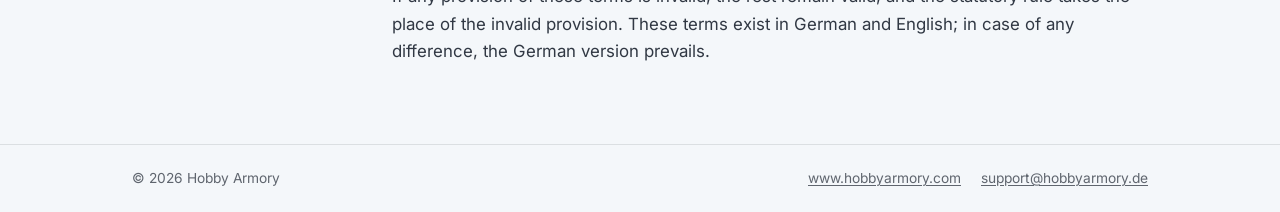
==== commit 2684a6fb: "Rewrite legal pages: current data practices, community photo licence, new design Privacy policy now " ====
--- a/agb.html
+++ b/agb.html
@@ -1,428 +1,253 @@
 <!DOCTYPE html>
-<html lang="de">
+<html lang="de" class="no-js">
 <head>
-    <meta charset="UTF-8">
-    <meta name="viewport" content="width=device-width, initial-scale=1.0">
-    <title>Hobby Armory - AGB / Terms of Service</title>
-    <style>
-        * {
-            margin: 0;
-            padding: 0;
-            box-sizing: border-box;
-        }
-        
-        body {
-            font-family: -apple-system, BlinkMacSystemFont, 'Segoe UI', Roboto, Oxygen, Ubuntu, Cantarell, sans-serif;
-            line-height: 1.6;
-            color: #333;
-            background: linear-gradient(135deg, #000000 0%, #0d9488 100%);
-            min-height: 100vh;
-            padding: 20px;
-        }
-        
-        .container {
-            max-width: 1400px;
-            margin: 0 auto;
-            background: white;
-            border-radius: 12px;
-            box-shadow: 0 20px 60px rgba(0,0,0,0.3);
-            overflow: hidden;
-        }
-        
-        .header {
-            background: linear-gradient(135deg, #000000 0%, #0d9488 100%);
-            color: white;
-            padding: 40px;
-            text-align: center;
-        }
-        
-        .header h1 {
-            font-size: 2.5em;
-            margin-bottom: 10px;
-        }
-        
-        .header p {
-            font-size: 1.1em;
-            opacity: 0.95;
-        }
-        
-        .language-toggle {
-            display: flex;
-            gap: 10px;
-            justify-content: center;
-            margin-top: 20px;
-        }
-        
-        .toggle-btn {
-            padding: 8px 16px;
-            background: rgba(255,255,255,0.2);
-            border: 2px solid white;
-            color: white;
-            border-radius: 6px;
-            cursor: pointer;
-            transition: all 0.3s;
-            font-weight: bold;
-        }
-        
-        .toggle-btn.active {
-            background: white;
-            color: #0d9488;
-        }
-        
-        .toggle-btn:hover {
-            background: rgba(255,255,255,0.3);
-        }
-        
-        .content {
-            display: grid;
-            grid-template-columns: 1fr 1fr;
-            gap: 40px;
-            padding: 40px;
-        }
-        
-        .section {
-            display: none;
-        }
-        
-        .section.active {
-            display: block;
-        }
-        
-        .section h2 {
-            color: #0d9488;
-            margin-top: 30px;
-            margin-bottom: 15px;
-            font-size: 1.5em;
-            border-bottom: 3px solid #0d9488;
-            padding-bottom: 10px;
-        }
-        
-        .section h2:first-child {
-            margin-top: 0;
-        }
-        
-        .section h3 {
-            color: #0f766e;
-            margin-top: 20px;
-            margin-bottom: 10px;
-            font-size: 1.1em;
-        }
-        
-        .section p {
-            margin-bottom: 15px;
-            text-align: justify;
-        }
-        
-        .section ul {
-            margin-left: 25px;
-            margin-bottom: 15px;
-        }
-        
-        .section li {
-            margin-bottom: 8px;
-        }
-        
-        .contact-info {
-            background: #e8f5f0;
-            border-left: 4px solid #0d9488;
-            padding: 15px;
-            margin: 15px 0;
-            border-radius: 4px;
-            font-style: italic;
-        }
-        
-        .contact-info strong {
-            color: #0f766e;
-            font-style: normal;
-        }
-        
-        .important {
-            background: #fff3cd;
-            border-left: 4px solid #ffc107;
-            padding: 15px;
-            margin: 20px 0;
-            border-radius: 4px;
-        }
-        
-        .important strong {
-            color: #856404;
-        }
-        
-        a {
-            color: #0d9488;
-            text-decoration: none;
-        }
-        
-        a:hover {
-            text-decoration: underline;
-        }
-        
-        @media (max-width: 1024px) {
-            .content {
-                grid-template-columns: 1fr;
-                gap: 30px;
-            }
-        }
-        
-        .footer {
-            background: #f8f9fa;
-            padding: 20px 40px;
-            text-align: center;
-            font-size: 0.9em;
-            color: #666;
-            border-top: 1px solid #ddd;
-        }
-    </style>
+<meta charset="utf-8">
+<meta name="viewport" content="width=device-width, initial-scale=1">
+<title>Allgemeine Geschäftsbedingungen / Terms of Service · Hobby Armory</title>
+<meta name="title-de" content="Allgemeine Geschäftsbedingungen · Hobby Armory">
+<meta name="title-en" content="Terms of Service · Hobby Armory">
+<meta name="description" content="Nutzungsbedingungen von Hobby Armory, einschließlich der Rechte an Community-Fotos. Terms of service for Hobby Armory, including the licence for community photos.">
+<link rel="canonical" href="https://legal.hobbyarmory.de/agb">
+<meta name="theme-color" content="#060B12">
+<link rel="icon" type="image/png" href="/assets/favicon.png">
+<link rel="apple-touch-icon" href="/assets/apple-touch-icon.png">
+<link rel="stylesheet" href="/assets/legal.css">
+<script>(function(){var d=document.documentElement,l=null;try{l=new URLSearchParams(location.search).get('lang')}catch(e){}if(!l)try{l=localStorage.getItem('legal-lang')}catch(e){}if(l!=='de'&&l!=='en')l=/^de\b/i.test(navigator.language||'')?'de':'en';d.classList.remove('no-js');d.classList.add('show-'+l);d.lang=l})();</script>
 </head>
 <body>
-    <div class="container">
-        <div class="header">
-            <h1>Hobby Armory</h1>
-            <p>Terms of Service / Allgemeine Geschäftsbedingungen</p>
-            <div class="language-toggle">
-                <button class="toggle-btn active" onclick="showLanguage('english')">📄 English</button>
-                <button class="toggle-btn" onclick="showLanguage('german')">📋 Deutsch</button>
-            </div>
-        </div>
-        
-        <div class="content">
-            <!-- ENGLISH VERSION -->
-            <div id="english" class="section active">
-                <h2>Terms of Service</h2>
-                <p><strong>Status:</strong> April 2026</p>
-                
-                <h3>1. Provider and Contact Information</h3>
-                <div class="contact-info">
-                    Tim Paulus<br>
-                    c/o Postflex #10266<br>
-                    Emsdettener Str. 10<br>
-                    48268 Greven, Germany<br>
-                    <br>
-                    <strong>Email:</strong> support@hobbyarmory.de<br>
-                    <strong>Notice:</strong> No packages or parcels - acceptance will be refused!
-                </div>
-                <p>Hobby Armory is currently operated by Tim Paulus as a private person. Upon commencement of commercial activity, a German business registration (Gewerbeanmeldung) will be completed and these Terms updated accordingly.</p>
-                
-                <h3>2. Scope and Contracting Parties</h3>
-                <p>These Terms of Service ("Terms") govern the use of the mobile application Hobby Armory ("App"), a tool for managing tabletop miniature collections, including features such as set tracking, painting progress, streaks, achievements, and a community image catalog.</p>
-                <ul>
-                    <li><strong>Provider:</strong> Tim Paulus</li>
-                    <li><strong>User:</strong> Any natural person using the App</li>
-                </ul>
-                <p>Use of the App is conditional upon acceptance of these Terms. By registering and using the App, you agree to these Terms.</p>
-                
-                <h3>3. Account Creation, Authentication and Age Requirements</h3>
-                <p>Use of the App requires creation of a user account via one of the following authentication methods:</p>
-                <ul>
-                    <li><strong>Sign in with Google</strong> (Google OAuth)</li>
-                    <li><strong>Sign in with Apple</strong> (Apple ID; Apple's "Hide My Email" relay address is supported and treated like any other email address)</li>
-                </ul>
-                <p>You are responsible for the security of your account credentials. The App is intended for users aged <strong>13 and older</strong>. Users under the age of 16 require the consent of a parent or legal guardian for the processing of personal data in accordance with Art. 8 GDPR. Paid subscriptions (see §8) require an age of <strong>18 years or older</strong>, or the express consent of a parent or legal guardian.</p>
-
-                <h3>4. User-Generated Content and Image Licenses</h3>
-                <p><strong>4.1 Private Images:</strong> Photos stored in your private gallery remain visible only to you. You retain sole ownership.</p>
-                
-                <p><strong>4.2 Community Catalog:</strong> If you voluntarily submit images to the public community catalog and they are approved, you grant the operator a <strong>worldwide, non-exclusive, royalty-free license</strong> to:</p>
-                <ul>
-                    <li>Display your image in the App and associated services.</li>
-                    <li>Process, resize, and optimize the image.</li>
-                    <li>Store and deliver the image via Cloudflare R2 and CDN.</li>
-                </ul>
-                <p>You retain copyright to the original photograph. Rejected images are immediately deleted from our servers. You may withdraw your consent at any time by requesting removal of your approved community images.</p>
-
-                <h3>5. Content Guidelines and Moderation</h3>
-                <p>The App accepts photos of miniature models and hobby-related content. The following are prohibited:</p>
-                <ul>
-                    <li>Content that infringes third-party copyrights or other intellectual property rights.</li>
-                    <li>Hate speech, violence, harassment, or discrimination.</li>
-                    <li>Nudity, sexual, or otherwise inappropriate content.</li>
-                    <li>Misleading, illegal, or commercial content unrelated to the hobby.</li>
-                </ul>
-                <p>The operator reserves the right to reject submissions or remove approved content that violates these guidelines. Repeated or serious violations may result in account suspension or termination.</p>
-
-                <h3>6. Trademarks and Intellectual Property</h3>
-                <div class="important">
-                    <strong>Important Notice:</strong> Hobby Armory is an unofficial fan project and is not affiliated with, endorsed by, or officially connected to Games Workshop Ltd. Warhammer, Warhammer 40,000, Age of Sigmar, Citadel, and all associated trademarks are the property of Games Workshop Ltd.
-                </div>
-                <p>All rights to Games Workshop intellectual property are exclusively held by Games Workshop Ltd. Where the App in the future references products from other tabletop miniature manufacturers, all respective trademarks, product names, logos, and intellectual property remain the property of their respective owners. Hobby Armory is developed independently and is not affiliated with, endorsed by, or officially connected to any tabletop game publisher.</p>
-
-                <h3>7. Service Availability</h3>
-                <p>The App is provided "as is" and on an "as available" basis. The operator makes <strong>no warranties</strong> regarding uptime, uninterrupted access, error-free operation, or preservation of data. Liability for data loss or technical errors is excluded except in cases of intent or gross negligence, or for damages resulting from injury to life, body or health, or breach of essential contractual obligations.</p>
-
-                <h3>8. Subscriptions and Pricing</h3>
-                <p>Hobby Armory may offer paid subscriptions ("Premium"). The following provisions apply:</p>
-                <ul>
-                    <li><strong>Subscription types:</strong> Monthly subscriptions are offered at launch; yearly subscriptions may be added later. The operator reserves the right to introduce additional plans, including a free tier and/or an ad-supported tier.</li>
-                    <li><strong>Pricing:</strong> The current prices, billing periods and features are displayed in the App and on the App Store / Google Play at the time of purchase.</li>
-                    <li><strong>Auto-renewal:</strong> Subscriptions automatically renew at the end of each billing period unless cancelled at least 24 hours before the end of the current period, in accordance with the rules of the Apple App Store and Google Play.</li>
-                    <li><strong>Cancellation:</strong> Cancellation must be performed via the subscription management settings of the Apple App Store or Google Play. The operator cannot cancel subscriptions on the user's behalf.</li>
-                    <li><strong>Billing entity / merchant of record:</strong> Subscriptions are sold and billed by Apple Inc. (App Store) and Google LLC (Google Play). These companies are the merchants of record. The operator only receives anonymized subscription status information (via RevenueCat).</li>
-                    <li><strong>Small business regulation:</strong> The operator currently makes use of the small business regulation pursuant to § 19 UStG (Kleinunternehmerregelung); accordingly, no German VAT is charged separately by the operator. Apple and Google may apply local taxes in accordance with their own terms.</li>
-                    <li><strong>Advertising (optional, future):</strong> An ad-supported tier (e.g., via Google AdMob) may be introduced in the future. Where required, separate user consent will be obtained before activating any advertising SDK.</li>
-                </ul>
-
-                <h3>9. Right of Withdrawal (Consumers)</h3>
-                <p>Consumers within the European Union generally have a 14-day right of withdrawal for distance contracts (§§ 312g, 355 BGB).</p>
-                <p><strong>Digital subscriptions:</strong> For paid digital content / subscription services, the right of withdrawal expires before the end of the withdrawal period if the user (i) expressly consents to immediate execution of the contract and (ii) acknowledges that this consent results in the loss of the right of withdrawal upon commencement of performance (§ 356 (5) BGB). When subscribing in-app, you will be asked to provide such consent.</p>
-                <p>The terms and conditions of Apple (App Store) and Google (Google Play) apply additionally; refunds for purchases made through these stores are processed by Apple or Google directly and according to their refund policies.</p>
-
-                <h3>10. Third-Party Services</h3>
-                <ul>
-                    <li><strong>Google Firebase:</strong> Authentication, database, push notifications, analytics, and crash reporting (EU region).</li>
-                    <li><strong>Cloudflare R2 / Workers (EU):</strong> Image storage, image processing, and CDN delivery.</li>
-                    <li><strong>Apple Inc.:</strong> Sign in with Apple and App Store payments.</li>
-                    <li><strong>Google LLC / Google Play:</strong> Google Sign-In, Google Play Billing, and (optional, future) Google AdMob.</li>
-                    <li><strong>RevenueCat Inc.:</strong> Subscription management and entitlement verification.</li>
-                </ul>
-
-                <h3>11. Changes to These Terms</h3>
-                <p>The operator may amend these Terms where necessary, in particular to reflect new features, changes to third-party services, or legal requirements. Material changes will be communicated with reasonable notice via in-app notification and/or email to the address associated with your account. If you do not agree with the updated Terms, you may stop using the App and delete your account.</p>
-
-                <h3>12. Termination</h3>
-                <p>You may terminate your use of the App at any time by deleting your account in the App or by contacting support. The operator may suspend or terminate accounts in cases of serious or repeated violations of these Terms. Active subscriptions must be cancelled separately via the App Store or Google Play.</p>
-
-                <h3>13. Governing Law and Jurisdiction</h3>
-                <p>These Terms are governed by the laws of the Federal Republic of Germany, excluding the UN Convention on Contracts for the International Sale of Goods. Mandatory consumer protection provisions of the country in which the user has their habitual residence remain unaffected. To the extent legally permissible, exclusive jurisdiction is <strong>Saarland, Germany</strong>.</p>
-
-                <h3>14. Severability</h3>
-                <p>Should any provision of these Terms be or become invalid, the validity of the remaining provisions shall not be affected. Any invalid provision shall be replaced by a provision that comes closest to the economic intent of the invalid provision.</p>
-                
-                <p style="margin-top: 30px; font-size: 0.95em; color: #666;">
-                    <em>Hobby Armory</em><br>
-                    <em>Last updated: April 2026</em>
-                </p>
-            </div>
-            
-            <!-- GERMAN VERSION -->
-            <div id="german" class="section">
-                <h2>Allgemeine Geschäftsbedingungen</h2>
-                <p><strong>Stand:</strong> April 2026</p>
-                
-                <h3>1. Anbieter und Kontaktdaten</h3>
-                <div class="contact-info">
-                    Tim Paulus<br>
-                    c/o Postflex #10266<br>
-                    Emsdettener Str. 10<br>
-                    48268 Greven, Deutschland<br>
-                    <br>
-                    <strong>E-Mail:</strong> support@hobbyarmory.de<br>
-                    <strong>Hinweis:</strong> Keine Pakete oder Päckchen - Annahme wird verweigert!
-                </div>
-                <p>Hobby Armory wird derzeit durch Tim Paulus als Privatperson betrieben. Mit Aufnahme der gewerblichen Tätigkeit wird eine Gewerbeanmeldung vorgenommen und diese AGB entsprechend aktualisiert.</p>
-                
-                <h3>2. Geltungsbereich und Vertragspartner</h3>
-                <p>Diese Allgemeinen Geschäftsbedingungen („AGB") regeln die Nutzung der mobilen Anwendung Hobby Armory („App"), einem Werkzeug zur Verwaltung von Tabletop-Miniaturensammlungen mit Funktionen wie Set-Tracking, Malfortschritt, Streaks, Erfolgen und einem Community-Bilderkatalog.</p>
-                <ul>
-                    <li><strong>Anbieter:</strong> Tim Paulus</li>
-                    <li><strong>Nutzer:</strong> Jede natürliche Person, die die App nutzt</li>
-                </ul>
-                <p>Die Nutzung der App setzt die Annahme dieser AGB voraus. Mit der Registrierung und Nutzung der App akzeptieren Sie diese AGB.</p>
-                
-                <h3>3. Kontoerstellung, Authentifizierung und Altersanforderungen</h3>
-                <p>Die Nutzung der App erfordert die Erstellung eines Nutzerkontos über eine der folgenden Authentifizierungsmethoden:</p>
-                <ul>
-                    <li><strong>Anmelden mit Google</strong> (Google OAuth)</li>
-                    <li><strong>Anmelden mit Apple</strong> (Apple ID; die „Meine E-Mail-Adresse verbergen"-Relay-Adresse von Apple wird unterstützt und wie jede andere E-Mail-Adresse behandelt)</li>
-                </ul>
-                <p>Sie sind für die Sicherheit Ihrer Zugangsdaten verantwortlich. Die App ist für Nutzer ab <strong>13 Jahren</strong> freigegeben. Nutzer unter 16 Jahren benötigen für die Verarbeitung personenbezogener Daten die Einwilligung eines Elternteils oder Erziehungsberechtigten gemäß Art. 8 DSGVO. Kostenpflichtige Abonnements (siehe §8) setzen ein Mindestalter von <strong>18 Jahren</strong> oder die ausdrückliche Zustimmung eines Elternteils bzw. Erziehungsberechtigten voraus.</p>
-
-                <h3>4. Benutzergenerierte Inhalte und Bildlizenzen</h3>
-                <p><strong>4.1 Private Bilder:</strong> Fotos in Ihrer privaten Galerie sind ausschließlich für Sie sichtbar. Sie bleiben alleiniger Eigentümer.</p>
-                
-                <p><strong>4.2 Community-Katalog:</strong> Wenn Sie Bilder freiwillig für den öffentlichen Community-Katalog einreichen und diese genehmigt werden, gewähren Sie dem Anbieter eine <strong>weltweite, nicht-exklusive, lizenzgebührenfreie Lizenz</strong> zur:</p>
-                <ul>
-                    <li>Anzeige Ihres Bildes in der App und zugehörigen Diensten.</li>
-                    <li>Verarbeitung, Größenanpassung und Optimierung des Bildes.</li>
-                    <li>Speicherung und Auslieferung über Cloudflare R2 und CDN.</li>
-                </ul>
-                <p>Das Urheberrecht am Originalfoto verbleibt bei Ihnen. Abgelehnte Bilder werden unverzüglich von unseren Servern gelöscht. Sie können Ihre Einwilligung jederzeit widerrufen, indem Sie die Entfernung Ihrer genehmigten Community-Bilder anfordern.</p>
-
-                <h3>5. Inhaltsrichtlinien und Moderation</h3>
-                <p>Die App akzeptiert Fotos von Miniaturmodellen und hobbybezogenen Inhalten. Untersagt sind insbesondere:</p>
-                <ul>
-                    <li>Inhalte, die Urheberrechte oder andere Schutzrechte Dritter verletzen.</li>
-                    <li>Hassrede, Gewalt, Belästigung oder Diskriminierung.</li>
-                    <li>Nacktheit, sexuelle oder anderweitig unangemessene Inhalte.</li>
-                    <li>Irreführende, rechtswidrige oder kommerzielle Inhalte ohne Bezug zum Hobby.</li>
-                </ul>
-                <p>Der Anbieter behält sich vor, Einsendungen abzulehnen oder genehmigte Inhalte zu entfernen, die gegen diese Richtlinien verstoßen. Wiederholte oder schwere Verstöße können zur Sperrung oder Löschung des Kontos führen.</p>
-
-                <h3>6. Markenzeichen und Geistiges Eigentum</h3>
-                <div class="important">
-                    <strong>Wichtiger Hinweis:</strong> Hobby Armory ist ein inoffizielles Fan-Projekt und steht in keiner Verbindung zu Games Workshop Ltd., wird von dieser nicht unterstützt und ist nicht offiziell mit ihr verbunden. Warhammer, Warhammer 40.000, Age of Sigmar, Citadel und alle zugehörigen Marken sind Eigentum von Games Workshop Ltd.
-                </div>
-                <p>Alle Rechte am geistigen Eigentum von Games Workshop liegen ausschließlich bei Games Workshop Ltd. Sofern die App künftig Produkte anderer Tabletop-Miniaturenhersteller referenziert, verbleiben sämtliche entsprechenden Marken, Produktnamen, Logos und Schutzrechte bei den jeweiligen Eigentümern. Hobby Armory wird unabhängig entwickelt und steht in keiner Verbindung zu Tabletop-Spieleherstellern, wird von diesen nicht unterstützt und ist nicht offiziell mit ihnen verbunden.</p>
-
-                <h3>7. Verfügbarkeit der Dienste</h3>
-                <p>Die App wird „wie besehen" und „je nach Verfügbarkeit" bereitgestellt. Der Anbieter übernimmt <strong>keine Garantie</strong> für Verfügbarkeit, ununterbrochenen Zugriff, fehlerfreien Betrieb oder Datenerhaltung. Die Haftung für Datenverlust oder technische Fehler ist ausgeschlossen, soweit kein Vorsatz oder grobe Fahrlässigkeit vorliegt und keine Schäden aus Verletzung von Leben, Körper oder Gesundheit oder wesentlicher Vertragspflichten entstehen.</p>
-
-                <h3>8. Abonnements und Preise</h3>
-                <p>Hobby Armory kann kostenpflichtige Abonnements („Premium") anbieten. Es gelten folgende Bestimmungen:</p>
-                <ul>
-                    <li><strong>Abonnement-Typen:</strong> Zum Start werden monatliche Abonnements angeboten; jährliche Abonnements können später hinzukommen. Der Anbieter behält sich vor, weitere Tarife einzuführen, einschließlich einer kostenlosen Stufe und/oder einer werbefinanzierten Stufe.</li>
-                    <li><strong>Preise:</strong> Die jeweils aktuellen Preise, Abrechnungszeiträume und Funktionen werden zum Zeitpunkt des Kaufs in der App sowie im App Store / Google Play angezeigt.</li>
-                    <li><strong>Automatische Verlängerung:</strong> Abonnements verlängern sich am Ende des jeweiligen Abrechnungszeitraums automatisch, sofern sie nicht mindestens 24 Stunden vor Ablauf gemäß den Regeln des Apple App Store oder von Google Play gekündigt werden.</li>
-                    <li><strong>Kündigung:</strong> Die Kündigung muss über die Abonnement-Verwaltung des Apple App Store oder von Google Play erfolgen. Der Anbieter kann Abonnements nicht im Auftrag des Nutzers kündigen.</li>
-                    <li><strong>Vertragspartner für Zahlungen / Merchant of Record:</strong> Abonnements werden von Apple Inc. (App Store) und Google LLC (Google Play) verkauft und abgerechnet. Diese Unternehmen sind der Vertragspartner für die Zahlungsabwicklung. Der Anbieter erhält ausschließlich anonymisierte Statusinformationen zum Abonnement (über RevenueCat).</li>
-                    <li><strong>Kleinunternehmerregelung:</strong> Der Anbieter macht derzeit von der Kleinunternehmerregelung gemäß § 19 UStG Gebrauch; entsprechend wird vom Anbieter keine Umsatzsteuer gesondert ausgewiesen. Apple und Google können nach ihren eigenen Bedingungen lokale Steuern erheben.</li>
-                    <li><strong>Werbung (optional, zukünftig):</strong> Künftig kann eine werbefinanzierte Stufe (z. B. via Google AdMob) eingeführt werden. Soweit erforderlich, wird vor der Aktivierung eines Werbe-SDK eine separate Einwilligung des Nutzers eingeholt.</li>
-                </ul>
-
-                <h3>9. Widerrufsrecht (Verbraucher)</h3>
-                <p>Verbrauchern innerhalb der Europäischen Union steht bei Fernabsatzverträgen grundsätzlich ein 14-tägiges Widerrufsrecht zu (§§ 312g, 355 BGB).</p>
-                <p><strong>Digitale Abonnements:</strong> Bei kostenpflichtigen digitalen Inhalten / Abonnement-Diensten erlischt das Widerrufsrecht vor Ablauf der Widerrufsfrist, wenn der Nutzer (i) ausdrücklich zustimmt, dass mit der Ausführung des Vertrags vor Ablauf der Widerrufsfrist begonnen wird, und (ii) bestätigt, dass er durch diese Zustimmung mit Beginn der Ausführung sein Widerrufsrecht verliert (§ 356 Abs. 5 BGB). Beim Abschluss eines Abonnements in der App werden Sie um diese Zustimmung gebeten.</p>
-                <p>Ergänzend gelten die Bedingungen von Apple (App Store) und Google (Google Play); Erstattungen für Käufe über diese Stores werden direkt von Apple oder Google nach deren Erstattungsrichtlinien bearbeitet.</p>
-
-                <h3>10. Drittanbieter-Dienste</h3>
-                <ul>
-                    <li><strong>Google Firebase:</strong> Authentifizierung, Datenbank, Push-Benachrichtigungen, Analyse und Crash-Reporting (Region EU).</li>
-                    <li><strong>Cloudflare R2 / Workers (EU):</strong> Bildspeicherung, Bildverarbeitung und CDN-Auslieferung.</li>
-                    <li><strong>Apple Inc.:</strong> Anmelden mit Apple sowie App-Store-Zahlungen.</li>
-                    <li><strong>Google LLC / Google Play:</strong> Google Sign-In, Google Play Billing sowie (optional, zukünftig) Google AdMob.</li>
-                    <li><strong>RevenueCat Inc.:</strong> Verwaltung von Abonnements und Berechtigungsprüfung.</li>
-                </ul>
-
-                <h3>11. Änderungen dieser AGB</h3>
-                <p>Der Anbieter kann diese AGB ändern, soweit dies erforderlich ist, insbesondere zur Berücksichtigung neuer Funktionen, Änderungen bei Drittanbieter-Diensten oder rechtlicher Anforderungen. Wesentliche Änderungen werden mit angemessener Vorankündigung über eine In-App-Benachrichtigung und/oder per E-Mail an die mit Ihrem Konto verknüpfte Adresse mitgeteilt. Sind Sie mit den geänderten AGB nicht einverstanden, können Sie die Nutzung der App einstellen und Ihr Konto löschen.</p>
-
-                <h3>12. Beendigung</h3>
-                <p>Sie können die Nutzung der App jederzeit durch Löschen Ihres Kontos in der App oder durch Kontaktaufnahme mit dem Support beenden. Der Anbieter kann Konten bei schwerwiegenden oder wiederholten Verstößen gegen diese AGB sperren oder löschen. Aktive Abonnements müssen separat über den App Store oder Google Play gekündigt werden.</p>
-
-                <h3>13. Anwendbares Recht und Gerichtsstand</h3>
-                <p>Es gilt das Recht der Bundesrepublik Deutschland unter Ausschluss des UN-Kaufrechts. Zwingende Verbraucherschutzbestimmungen des Staates, in dem der Nutzer seinen gewöhnlichen Aufenthalt hat, bleiben unberührt. Ausschließlicher Gerichtsstand ist, soweit gesetzlich zulässig, <strong>Saarland, Deutschland</strong>.</p>
-
-                <h3>14. Salvatorische Klausel</h3>
-                <p>Sollte eine Bestimmung dieser AGB unwirksam sein oder werden, bleibt die Wirksamkeit der übrigen Bestimmungen davon unberührt. Eine unwirksame Bestimmung ist durch eine Regelung zu ersetzen, die dem wirtschaftlichen Zweck der unwirksamen Bestimmung am nächsten kommt.</p>
-                
-                <p style="margin-top: 30px; font-size: 0.95em; color: #666;">
-                    <em>Hobby Armory</em><br>
-                    <em>Zuletzt aktualisiert: April 2026</em>
-                </p>
-            </div>
-        </div>
-        
-        <div class="footer">
-            <p>© 2026 Hobby Armory &nbsp;|&nbsp; Last updated: April 2026 &nbsp;/&nbsp; Zuletzt aktualisiert: April 2026</p>
-        </div>
-    </div>
-    
-    <script>
-        function showLanguage(lang) {
-            // Hide all sections
-            document.getElementById('english').classList.remove('active');
-            document.getElementById('german').classList.remove('active');
-            
-            // Remove active state from all buttons
-            document.querySelectorAll('.toggle-btn').forEach(btn => {
-                btn.classList.remove('active');
-            });
-            
-            // Show selected language
-            document.getElementById(lang).classList.add('active');
-            
-            // Activate corresponding button
-            event.target.classList.add('active');
-        }
-    </script>
+<header class="top"><div class="top-in">
+<a class="brand" href="https://www.hobbyarmory.com/"><img src="/assets/logo.png" alt="" width="30" height="30">Hobby Armory</a>
+<span class="spacer"></span>
+<div class="langs" role="group" aria-label="Sprache / Language"><button type="button" data-lang="de" lang="de">DE</button><button type="button" data-lang="en" lang="en">EN</button></div>
+</div></header>
+<nav class="docs" aria-label="Rechtliches / Legal"><ul><li><a href="/impressum"><span class="l-de">Impressum</span><span class="l-en">Legal Notice</span></a></li><li><a href="/datenschutz"><span class="l-de">Datenschutz</span><span class="l-en">Privacy</span></a></li><li><a href="/agb" aria-current="page"><span class="l-de">AGB</span><span class="l-en">Terms</span></a></li><li><a href="/disclaimer"><span class="l-de">Haftungsausschluss</span><span class="l-en">Disclaimer</span></a></li><li><a href="/delete-account"><span class="l-de">Konto löschen</span><span class="l-en">Delete account</span></a></li></ul></nav>
+<main>
+<div class="doc has-toc">
+<div><nav class="toc l-de" data-for="art-de" aria-label="Inhalt"></nav><nav class="toc l-en" data-for="art-en" aria-label="Contents"></nav></div>
+<div>
+<article id="art-de" class="l-de" lang="de">
+<p class="eyebrow">Rechtliches</p>
+<h1>Allgemeine Geschäftsbedingungen</h1>
+<p class="meta">Stand: 11. Oktober 2026</p>
+<p class="lead">Diese Bedingungen regeln die Nutzung von Hobby Armory. Mit der Registrierung erklären Sie sich damit einverstanden.</p>
+
+<h2>1. Anbieter</h2>
+<div class="card">
+<address>Tim Paulus<br>c/o Postflex #10266<br>Emsdettener Str. 10<br>48268 Greven<br>Deutschland</address>
+<p style="margin-top:10px">E-Mail: <a href="mailto:support@hobbyarmory.de">support@hobbyarmory.de</a></p>
+</div>
+<p>Hobby Armory wird von Tim Paulus als Privatperson betrieben (im Folgenden „Anbieter“, „wir“).</p>
+
+<h2>2. Geltungsbereich und Leistungen</h2>
+<p>Diese AGB gelten für die Nutzung der App Hobby Armory für iOS, Android und das Web sowie der damit verbundenen Dienste (zusammen „App“). Nutzer ist jede natürliche Person, die ein Konto anlegt.</p>
+<p>Die App ist ein Werkzeug für das Tabletop-Hobby. Sie umfasst insbesondere die Verwaltung einer Miniaturensammlung samt Bau- und Bemalfortschritt, Malrezepte und ein Farbregal, einen Armeelisten-Editor, Hilfen für laufende Partien, einen Bereich für Spiele mit anderen Nutzern, einen Community-Fotokatalog und einen News-Bereich mit Links zu externen Artikeln. Ein Anspruch auf bestimmte Funktionen besteht nicht. Wir können die App jederzeit ändern, Funktionen einschränken oder entfernen und das Angebot ganz oder teilweise einstellen.</p>
+
+<h2>3. Konto, Anmeldung und Alter</h2>
+<p>Die Nutzung erfordert ein Konto. Sie können sich mit Google, mit Apple (auch mit der Relay-Adresse aus „E-Mail-Adresse verbergen“) oder mit E-Mail-Adresse und Passwort anmelden. Ein Konto mit E-Mail und Passwort wird erst nach Bestätigung der E-Mail-Adresse aktiv; nicht bestätigte Konten löschen wir nach 7 Tagen.</p>
+<p>Sie sind für die Geheimhaltung Ihrer Zugangsdaten verantwortlich. Ihr Nutzername darf keine Rechte Dritter verletzen und nicht beleidigend oder irreführend sein.</p>
+<p>Die App richtet sich an Personen ab 13 Jahren. Wer jünger als 16 Jahre ist, benötigt die Zustimmung eines Elternteils oder einer erziehungsberechtigten Person. Kostenpflichtige Angebote (Abschnitt 11) setzen Volljährigkeit oder diese Zustimmung voraus.</p>
+
+<h2>4. Ihre Inhalte</h2>
+<p>Inhalte, die Sie in der App anlegen (Sammlung, Fotos, Notizen, Rezepte, Armeelisten und Ähnliches), gehören Ihnen. Sie räumen uns daran nur die Rechte ein, die nötig sind, um sie für Sie zu speichern, zu synchronisieren, technisch aufzubereiten und Ihnen anzuzeigen.</p>
+<ul>
+<li><strong>Private Fotos und Inhalte</strong> sind nur für Sie sichtbar.</li>
+<li><strong>Teilen per Link:</strong> Teilen Sie eine Armeeliste oder ein Rezept per Link, kann jeder mit dem Link diesen Inhalt sehen und eine Kopie davon übernehmen.</li>
+<li><strong>Gemeinsame Partien:</strong> In einer Partie mit anderen Nutzern sehen alle Teilnehmer Ihren Nutzernamen, Ihre Armeeliste und den Spielstand. Das Ergebnis wird auch in der Spielhistorie Ihrer Mitspieler gespeichert.</li>
+</ul>
+<p>Für Meldungen, Korrekturen, Set-Anfragen, Farbmeldungen, Kartennamen und sonstige Vorschläge, die Sie uns schicken, räumen Sie uns ein unentgeltliches, nicht ausschließliches, räumlich und zeitlich unbeschränktes Recht ein, sie zu verwenden, zu bearbeiten und in die App und ihre Kataloge zu übernehmen. Ein Anspruch auf Umsetzung oder Vergütung besteht nicht.</p>
+<p>Sie versichern, dass Sie an allem, was Sie hochladen oder teilen, die nötigen Rechte besitzen und dass es keine Rechte Dritter verletzt. Werden wir wegen einer von Ihnen zu vertretenden Rechtsverletzung durch Ihre Inhalte von Dritten in Anspruch genommen, stellen Sie uns von diesen Ansprüchen einschließlich der angemessenen Kosten der Rechtsverteidigung frei.</p>
+
+<h2>5. Community-Fotos und Nutzungsrechte</h2>
+<p>Über den Schalter „Auch mit der Community teilen“ können Sie Fotos Ihrer Miniaturen für den öffentlichen Katalog einreichen. Die Einreichung ist freiwillig und unentgeltlich. Wir prüfen jede Einsendung und entscheiden frei über die Freigabe; ein Anspruch auf Veröffentlichung besteht nicht.</p>
+<p><strong>(1) Umfang.</strong> Mit der Einreichung räumen Sie dem Anbieter für den Fall der Freigabe ein einfaches (nicht ausschließliches), räumlich und zeitlich unbeschränktes, unentgeltliches Recht ein, das Foto selbst oder durch beauftragte Dienstleister</p>
+<ol type="a">
+<li>in der App und den zugehörigen Diensten allen Nutzern öffentlich zugänglich zu machen,</li>
+<li>technisch zu bearbeiten (etwa skalieren, komprimieren, in andere Formate umwandeln) und über unsere Dienstleister zu speichern und auszuliefern,</li>
+<li>zur Bewerbung von Hobby Armory zu verwenden, insbesondere auf unserer Website, in Einträgen in App Stores, in sozialen Netzwerken und Community-Plattformen (zum Beispiel Instagram, Discord, Reddit, YouTube, TikTok), in Newslettern, Präsentationen und Pressematerial sowie in gedruckten Materialien wie Flyern, Postern oder Bannern, jeweils auch für künftige Versionen und Angebote von Hobby Armory.</li>
+</ol>
+<p><strong>(2) Bearbeitung.</strong> Für diese Zwecke dürfen wir das Foto zuschneiden, in Größe, Helligkeit und Farbe anpassen und mit Text, Logos, App-Screenshots oder anderen Bildern kombinieren. Ihre bemalte Miniatur selbst stellen wir nicht entstellt dar.</p>
+<p><strong>(3) Plattformen.</strong> Das Recht umfasst die Befugnis, Betreibern von Plattformen die Rechte einzuräumen, die für eine Veröffentlichung auf der jeweiligen Plattform erforderlich sind. Das Recht ist auf einen Rechtsnachfolger übertragbar, der Hobby Armory fortführt. Darüber hinaus verkaufen wir Ihr Foto nicht.</p>
+<p><strong>(4) Namensnennung.</strong> Fotos werden in der App ohne Ihren Namen angezeigt. Auch bei Werbung sind wir nicht verpflichtet, Sie als Urheber zu nennen; insoweit verzichten Sie auf die Urheberbenennung, soweit das gesetzlich zulässig ist.</p>
+<p><strong>(5) Entfernung.</strong> Sie können jederzeit per E-Mail an support@hobbyarmory.de verlangen, dass wir ein Foto aus der App entfernen und nicht mehr für neue Werbung verwenden. Wir setzen das in angemessener Frist um. Bereits veröffentlichte Beiträge, erstellte Materialien und Inhalte, die Dritte weiterverbreitet haben, sind davon nicht erfasst. Mit der Löschung Ihres Kontos wird ein freigegebenes Foto nicht automatisch entfernt.</p>
+<p><strong>(6) Ihre Rechte bleiben.</strong> Das Urheberrecht an Ihrem Foto bleibt bei Ihnen. Sie dürfen es weiterhin uneingeschränkt selbst nutzen und anderen Lizenzen daran einräumen.</p>
+<p><strong>(7) Ihre Zusicherung.</strong> Sie versichern, dass Sie das Foto selbst aufgenommen haben oder über die nötigen Rechte verfügen, dass es Ihre eigene oder eine von Ihnen bemalte Miniatur zeigt und dass darauf keine Personen erkennbar sind. Offizielle Bilder, Box-Artworks und anderes Material von Games Workshop oder anderen Herstellern werden nicht angenommen.</p>
+<p><strong>(8) Rezepte.</strong> Hängen Sie ein Malrezept an ein Community-Foto, gelten (1) bis (6) für eine unveränderliche Kopie dieses Rezepts entsprechend. Andere Nutzer können diese Kopie in ihr eigenes Rezeptbuch übernehmen.</p>
+<p><strong>(9) Übergang.</strong> Die Nutzung zu Werbezwecken nach (1) c) gilt für Fotos, die ab dem 11. Oktober 2026 eingereicht werden. Für zuvor eingereichte Fotos bleibt es bei (1) a) und b), sofern Sie der Werbenutzung nicht gesondert zustimmen.</p>
+
+<h2>6. Inhaltsrichtlinien und Moderation</h2>
+<p>Nicht erlaubt sind insbesondere Inhalte, die</p>
+<ul>
+<li>Urheber-, Marken- oder andere Rechte Dritter verletzen,</li>
+<li>Hass, Gewalt, Belästigung oder Diskriminierung enthalten oder dazu aufrufen,</li>
+<li>Nacktheit oder sexuelle Inhalte zeigen,</li>
+<li>rechtswidrig, irreführend oder Werbung ohne Bezug zum Hobby sind.</li>
+</ul>
+<p>Wir können Einsendungen nach eigenem Ermessen ablehnen und Inhalte, die gegen diese Regeln verstoßen, ohne Ankündigung entfernen. Bei schweren oder wiederholten Verstößen können wir ein Konto sperren oder löschen. Rechtswidrige Inhalte können Sie uns jederzeit an support@hobbyarmory.de melden.</p>
+
+<h2>7. Spieldaten und Regeln</h2>
+<p>Punktwerte, Datenblätter, Regeln, Missionen und Setinhalte in der App stammen aus öffentlich zugänglichen Quellen und Community-Projekten und werden ohne Gewähr bereitgestellt. Sie können unvollständig, veraltet oder fehlerhaft sein. Maßgeblich sind immer die offiziellen Veröffentlichungen des jeweiligen Herstellers. Prüfen Sie Armeelisten vor Turnieren und anderen offiziellen Veranstaltungen anhand dieser Quellen.</p>
+
+<h2>8. Marken und geistiges Eigentum</h2>
+<div class="card warn">
+<p><strong>Inoffizielles Fanprojekt.</strong> Hobby Armory steht in keiner Verbindung zu Games Workshop Limited und wird von Games Workshop weder unterstützt noch gebilligt. Warhammer und alle zugehörigen Namen und Marken sind Eigentum von Games Workshop Limited. Einzelheiten im <a href="/disclaimer">Haftungsausschluss</a>.</p>
+</div>
+<p>Marken, Produktnamen und Logos anderer Hersteller, etwa von Farben, gehören ihren jeweiligen Inhabern. Die App selbst, ihr Design und ihre Texte sind urheberrechtlich geschützt.</p>
+
+<h2>9. Beta-Phase und Verfügbarkeit</h2>
+<p>Die App befindet sich in der Beta-Phase. Funktionen können sich ändern, wegfallen oder zeitweise nicht erreichbar sein. Wir schulden weder eine bestimmte Verfügbarkeit noch den dauerhaften Erhalt Ihrer Daten. Für die Sicherung Ihrer Daten sind Sie selbst verantwortlich, etwa über <strong>Einstellungen &gt; Export My Data</strong>.</p>
+
+<h2>10. Haftung</h2>
+<ol>
+<li>Wir haften unbeschränkt bei Vorsatz und grober Fahrlässigkeit, bei Verletzung von Leben, Körper oder Gesundheit, nach dem Produkthaftungsgesetz und im Umfang einer übernommenen Garantie.</li>
+<li>Solange Sie die App unentgeltlich nutzen, ist die Haftung im Übrigen ausgeschlossen.</li>
+<li>Bei kostenpflichtigen Angeboten haften wir für leichte Fahrlässigkeit nur bei Verletzung einer wesentlichen Vertragspflicht, also einer Pflicht, deren Erfüllung die ordnungsgemäße Durchführung des Vertrags erst ermöglicht und auf deren Einhaltung Sie regelmäßig vertrauen dürfen. In diesem Fall ist die Haftung auf den vorhersehbaren, vertragstypischen Schaden begrenzt.</li>
+<li>Bei Datenverlust haften wir nur für den Aufwand, der bei regelmäßiger Datensicherung durch Sie zur Wiederherstellung erforderlich gewesen wäre.</li>
+<li>Für Inhalte anderer Nutzer und für verlinkte Angebote Dritter haften wir nicht.</li>
+<li>Diese Beschränkungen gelten auch für Personen, die wir zur Erfüllung einsetzen.</li>
+</ol>
+
+<h2>11. Kostenpflichtige Angebote</h2>
+<p>Während der Beta-Phase sind alle Funktionen kostenlos. Wir können künftig kostenpflichtige Abonnements („Premium“) anbieten. Dann gilt:</p>
+<ul>
+<li>Preise, Laufzeiten und Leistungen werden vor dem Kauf in der App bzw. im Store angezeigt.</li>
+<li>Käufe in der App werden über Apple (App Store) oder Google (Google Play) abgeschlossen und abgerechnet; diese sind Verkäufer bzw. Zahlungsabwickler, und es gelten zusätzlich deren Bedingungen.</li>
+<li>Abonnements verlängern sich automatisch, wenn sie nicht spätestens 24 Stunden vor Ende des Zeitraums gekündigt werden. Die Kündigung erfolgt in der Abonnementverwaltung des jeweiligen Stores.</li>
+<li>Erstattungen richten sich nach den Richtlinien von Apple bzw. Google.</li>
+<li>Wir können festlegen, welche Funktionen kostenlos bleiben und welche kostenpflichtig werden.</li>
+</ul>
+
+<h2>12. Widerrufsrecht</h2>
+<p>Verbrauchern steht bei kostenpflichtigen Verträgen im Fernabsatz grundsätzlich ein 14-tägiges Widerrufsrecht zu. Bei digitalen Inhalten und Diensten erlischt es vorzeitig, wenn Sie ausdrücklich zustimmen, dass wir vor Ablauf der Widerrufsfrist mit der Leistung beginnen, und bestätigen, dass Sie dadurch Ihr Widerrufsrecht verlieren (§ 356 Abs. 5 BGB). Für Käufe über Apple oder Google gelten ergänzend deren Regeln.</p>
+
+<h2>13. Änderungen dieser AGB</h2>
+<p>Wir können diese AGB anpassen, wenn neue Funktionen, Änderungen bei Dienstleistern oder der Rechtslage das erfordern. Wesentliche Änderungen teilen wir mit angemessener Frist in der App oder per E-Mail mit. Nutzen Sie die App danach weiter, gelten die geänderten AGB; darauf weisen wir in der Mitteilung hin. Sind Sie nicht einverstanden, können Sie die Nutzung beenden und Ihr Konto löschen.</p>
+
+<h2>14. Kündigung und Kontolöschung</h2>
+<p>Sie können die Nutzung jederzeit beenden, indem Sie Ihr Konto in der App unter <strong>Einstellungen &gt; Delete Account</strong> löschen oder uns schreiben. Was dabei gelöscht wird, steht auf der Seite <a href="/delete-account">Konto löschen</a>. Wir können ein unentgeltlich genutztes Konto mit angemessener Frist ohne Angabe von Gründen kündigen, bei Verstößen gegen diese AGB auch fristlos sperren oder löschen. Aktive Abonnements kündigen Sie gesondert im Store.</p>
+
+<h2>15. Anwendbares Recht und Gerichtsstand</h2>
+<p>Es gilt das Recht der Bundesrepublik Deutschland unter Ausschluss des UN-Kaufrechts. Sind Sie Verbraucher, bleiben die zwingenden Verbraucherschutzvorschriften des Staates, in dem Sie Ihren gewöhnlichen Aufenthalt haben, unberührt. Sind Sie Kaufmann oder haben Sie keinen allgemeinen Gerichtsstand in Deutschland, ist Gerichtsstand der Wohnsitz des Anbieters.</p>
+<p>Wir sind nicht verpflichtet und nicht bereit, an einem Streitbeilegungsverfahren vor einer Verbraucherschlichtungsstelle teilzunehmen.</p>
+
+<h2>16. Schlussbestimmungen</h2>
+<p>Ist eine Bestimmung dieser AGB unwirksam, bleiben die übrigen wirksam; an die Stelle der unwirksamen Bestimmung tritt die gesetzliche Regelung. Diese AGB liegen auf Deutsch und Englisch vor; bei Abweichungen gilt die deutsche Fassung.</p>
+</article>
+<article id="art-en" class="l-en" lang="en">
+<p class="eyebrow">Legal</p>
+<h1>Terms of Service</h1>
+<p class="meta">Last updated: 11 October 2026</p>
+<p class="lead">These terms govern your use of Hobby Armory. By registering, you agree to them. The German version is legally binding; this translation is provided for convenience.</p>
+
+<h2>1. Provider</h2>
+<div class="card">
+<address>Tim Paulus<br>c/o Postflex #10266<br>Emsdettener Str. 10<br>48268 Greven<br>Germany</address>
+<p style="margin-top:10px">Email: <a href="mailto:support@hobbyarmory.de">support@hobbyarmory.de</a></p>
+</div>
+<p>Hobby Armory is run by Tim Paulus as a private individual ("provider", "we").</p>
+
+<h2>2. Scope and services</h2>
+<p>These terms apply to the Hobby Armory app for iOS, Android and the web and to the services connected to it (together, the "app"). A user is any natural person who creates an account.</p>
+<p>The app is a tool for the tabletop hobby. In particular it covers managing a miniature collection with build and painting progress, paint recipes and a paint rack, an army list builder, aids for games in progress, an area for playing with other users, a community photo catalogue and a news section linking to external articles. There is no entitlement to any particular feature. We may change the app at any time, limit or remove features, and discontinue the service in whole or in part.</p>
+
+<h2>3. Account, sign-in and age</h2>
+<p>You need an account to use the app. You can sign in with Google, with Apple (including the relay address from "Hide My Email") or with an email address and password. An email and password account becomes active once the email address is confirmed; unconfirmed accounts are deleted after 7 days.</p>
+<p>You are responsible for keeping your sign-in details secret. Your username must not infringe anyone's rights and must not be offensive or misleading.</p>
+<p>The app is intended for people aged 13 and over. Anyone under 16 needs the consent of a parent or legal guardian. Paid offers (section 11) require you to be an adult or to have that consent.</p>
+
+<h2>4. Your content</h2>
+<p>Content you create in the app (your collection, photos, notes, recipes, army lists and the like) belongs to you. You grant us only the rights we need to store it for you, sync it, prepare it technically and show it to you.</p>
+<ul>
+<li><strong>Private photos and content</strong> are visible only to you.</li>
+<li><strong>Sharing by link:</strong> when you share an army list or a recipe by link, anyone with the link can view it and take a copy.</li>
+<li><strong>Shared games:</strong> in a game with other users, every participant sees your username, your army list and the game state. The result is also saved in the other players' match history.</li>
+</ul>
+<p>For reports, corrections, set requests, paint colour reports, card names and any other suggestions you send us, you grant us a free, non-exclusive, worldwide and perpetual right to use them, edit them and add them to the app and its catalogues. There is no entitlement to implementation or payment.</p>
+<p>You confirm that you hold the necessary rights to everything you upload or share, and that it does not infringe anyone else's rights. If a third party makes a claim against us because your content infringes their rights through your fault, you indemnify us against that claim, including reasonable legal defence costs.</p>
+
+<h2>5. Community photos and licence</h2>
+<p>With the "Also share with the community" switch you can submit photos of your miniatures to the public catalogue. Submitting is voluntary and unpaid. We review every submission and decide freely whether to approve it; there is no right to publication.</p>
+<p><strong>(1) Scope.</strong> By submitting, you grant the provider, if the photo is approved, a non-exclusive, worldwide, perpetual, royalty-free licence, exercisable by us or by service providers we engage, to</p>
+<ol type="a">
+<li>make the photo publicly available to all users in the app and its connected services,</li>
+<li>process it technically (for example resize, compress, convert formats) and store and deliver it through our service providers,</li>
+<li>use it to promote Hobby Armory, in particular on our website, in app store listings, on social networks and community platforms (for example Instagram, Discord, Reddit, YouTube, TikTok), in newsletters, presentations and press material, and in printed material such as flyers, posters or banners, including for future versions and offerings of Hobby Armory.</li>
+</ol>
+<p><strong>(2) Editing.</strong> For these purposes we may crop the photo, adjust its size, brightness and colour, and combine it with text, logos, app screenshots or other images. We will not present your painted miniature itself in a distorted way.</p>
+<p><strong>(3) Platforms.</strong> The licence includes the right to grant platform operators the rights they require to publish the photo on their platform. The licence is transferable to a successor who continues Hobby Armory. Beyond that, we do not sell your photo.</p>
+<p><strong>(4) Credit.</strong> Photos are shown in the app without your name. We are not obliged to credit you as the author in promotion either, and to the extent the law allows, you waive attribution for these uses.</p>
+<p><strong>(5) Removal.</strong> You can ask us at any time, by email to support@hobbyarmory.de, to remove a photo from the app and stop using it in new promotion. We will do so within a reasonable time. Posts already published, material already produced and content others have passed on are not affected. Deleting your account does not automatically remove an approved photo.</p>
+<p><strong>(6) Your rights remain.</strong> You keep the copyright in your photo. You remain free to use it yourself in any way and to license it to others.</p>
+<p><strong>(7) Your assurance.</strong> You confirm that you took the photo yourself or hold the necessary rights, that it shows a miniature you own or painted, and that no person can be identified in it. Official images, box art and other material from Games Workshop or other manufacturers are not accepted.</p>
+<p><strong>(8) Recipes.</strong> If you attach a paint recipe to a community photo, (1) to (6) apply accordingly to an unchangeable copy of that recipe. Other users can save that copy to their own Recipe Book.</p>
+<p><strong>(9) Transition.</strong> Promotional use under (1)(c) applies to photos submitted on or after 11 October 2026. For photos submitted earlier, only (1)(a) and (b) apply unless you separately agree to promotional use.</p>
+
+<h2>6. Content rules and moderation</h2>
+<p>In particular, content is not allowed if it</p>
+<ul>
+<li>infringes copyright, trademarks or other rights of third parties,</li>
+<li>contains or incites hatred, violence, harassment or discrimination,</li>
+<li>shows nudity or sexual content,</li>
+<li>is unlawful, misleading, or advertising unrelated to the hobby.</li>
+</ul>
+<p>We may reject submissions at our discretion and remove content that breaks these rules without notice. For serious or repeated breaches we may suspend or delete an account. You can report unlawful content to us at any time at support@hobbyarmory.de.</p>
+
+<h2>7. Game data and rules</h2>
+<p>Points values, datasheets, rules, missions and set contents in the app come from publicly available sources and community projects and are provided without warranty. They may be incomplete, out of date or wrong. The manufacturer's official publications always take precedence. Check army lists against those sources before tournaments and other official events.</p>
+
+<h2>8. Trademarks and intellectual property</h2>
+<div class="card warn">
+<p><strong>Unofficial fan project.</strong> Hobby Armory is not affiliated with Games Workshop Limited and is not supported or endorsed by Games Workshop. Warhammer and all associated names and marks are the property of Games Workshop Limited. Details in the <a href="/disclaimer">Disclaimer</a>.</p>
+</div>
+<p>Trademarks, product names and logos of other manufacturers, such as paint ranges, belong to their respective owners. The app itself, its design and its text are protected by copyright.</p>
+
+<h2>9. Beta and availability</h2>
+<p>The app is in beta. Features may change, be removed or be temporarily unavailable. We owe neither any particular availability nor the permanent retention of your data. You are responsible for backing up your data, for example via <strong>Settings &gt; Export My Data</strong>.</p>
+
+<h2>10. Liability</h2>
+<ol>
+<li>We are liable without limitation for intent and gross negligence, for injury to life, body or health, under the German Product Liability Act and to the extent of any guarantee we have given.</li>
+<li>As long as you use the app free of charge, any further liability is excluded.</li>
+<li>For paid offers, we are liable for slight negligence only where we breach an essential contractual obligation, meaning one whose fulfilment makes proper performance of the contract possible in the first place and on which you may regularly rely. In that case liability is limited to the foreseeable damage typical for this kind of contract.</li>
+<li>For loss of data, we are liable only for the effort that restoring it would have required had you backed up your data regularly.</li>
+<li>We are not liable for other users' content or for linked third-party services.</li>
+<li>These limitations also apply to anyone we engage to perform our obligations.</li>
+</ol>
+
+<h2>11. Paid offers</h2>
+<p>During the beta, every feature is free. We may offer paid subscriptions ("Premium") in the future. If we do:</p>
+<ul>
+<li>Prices, terms and features are shown in the app or store before you buy.</li>
+<li>In-app purchases are made and billed through Apple (App Store) or Google (Google Play), who act as seller or payment processor; their terms also apply.</li>
+<li>Subscriptions renew automatically unless cancelled at least 24 hours before the end of the period. You cancel in the store's subscription settings.</li>
+<li>Refunds follow Apple's or Google's policies.</li>
+<li>We decide which features stay free and which become paid.</li>
+</ul>
+
+<h2>12. Right of withdrawal</h2>
+<p>Consumers generally have a 14-day right of withdrawal for paid distance contracts. For digital content and services it expires early if you expressly agree that we may begin before the withdrawal period ends and confirm that you thereby lose your right of withdrawal (§ 356(5) German Civil Code). For purchases through Apple or Google, their rules also apply.</p>
+
+<h2>13. Changes to these terms</h2>
+<p>We may update these terms when new features, changes at our providers or changes in the law require it. We announce significant changes with reasonable notice in the app or by email. If you keep using the app afterwards, the updated terms apply; the announcement will point this out. If you do not agree, you can stop using the app and delete your account.</p>
+
+<h2>14. Termination and account deletion</h2>
+<p>You can stop using the app at any time by deleting your account under <strong>Settings &gt; Delete Account</strong> or by writing to us. What is deleted is listed on the <a href="/delete-account">Delete account</a> page. We may terminate an account used free of charge with reasonable notice and without giving reasons, and may suspend or delete it without notice for breaches of these terms. Cancel any active subscription separately in the store.</p>
+
+<h2>15. Governing law and jurisdiction</h2>
+<p>German law applies, excluding the UN Convention on Contracts for the International Sale of Goods. If you are a consumer, the mandatory consumer protection rules of the country where you habitually live remain unaffected. If you are a merchant or have no general place of jurisdiction in Germany, the place of jurisdiction is the provider's place of residence.</p>
+<p>We are neither obliged nor willing to take part in dispute resolution proceedings before a consumer arbitration board.</p>
+
+<h2>16. Final provisions</h2>
+<p>If any provision of these terms is invalid, the rest remain valid, and the statutory rule takes the place of the invalid provision. These terms exist in German and English; in case of any difference, the German version prevails.</p>
+</article>
+</div>
+</div>
+</main>
+<footer><div class="foot-in">
+<span>© 2026 Hobby Armory</span>
+<span class="spacer"></span>
+<a href="https://www.hobbyarmory.com/">www.hobbyarmory.com</a>
+<a href="mailto:support@hobbyarmory.de">support@hobbyarmory.de</a>
+</div></footer>
+<script src="/assets/legal.js" defer></script>
 </body>
 </html>
--- a/assets/legal.css
+++ b/assets/legal.css
@@ -0,0 +1,168 @@
+/* Shared stylesheet for legal.hobbyarmory.de. Tokens mirror the marketing
+   site (HobbyArmory-website/_src/site.css) so the two read as one brand. */
+
+@font-face{
+  font-family:'Inter';font-style:normal;font-weight:300 900;font-display:swap;
+  src:url('fonts/inter-latin-var.woff2') format('woff2');
+  unicode-range:U+0000-00FF,U+0131,U+0152-0153,U+02BB-02BC,U+02C6,U+02DA,U+02DC,U+0304,U+0308,U+0329,U+2000-206F,U+20AC,U+2122,U+2191,U+2193,U+2212,U+2215,U+FEFF,U+FFFD;
+}
+@font-face{
+  font-family:'Inter';font-style:normal;font-weight:300 900;font-display:swap;
+  src:url('fonts/inter-latin-ext-var.woff2') format('woff2');
+  unicode-range:U+0100-02BA,U+02BD-02C5,U+02C7-02CC,U+02CE-02D7,U+02DD-02FF,U+1D00-1DBF,U+1E00-1E9F,U+1EF2-1EFF,U+2020,U+20A0-20AB,U+20AD-20C0,U+2113,U+2C60-2C7F,U+A720-A7FF;
+}
+
+:root{
+  --bg:#060B12;
+  --surface:#0E1724;
+  --surface-2:#132033;
+  --line:rgba(255,255,255,.10);
+  --line-hi:rgba(255,255,255,.18);
+  --text:#fff;
+  --text-80:rgba(255,255,255,.82);
+  --text-65:rgba(255,255,255,.65);
+  --accent:#00E5FF;
+  --accent-ink:#00E5FF;
+  --accent-dim:rgba(0,229,255,.12);
+  --warn:#F5B942;
+  --warn-dim:rgba(245,185,66,.10);
+  --danger:#FF7A7A;
+  --danger-dim:rgba(255,122,122,.10);
+  --font:'Inter',system-ui,-apple-system,'Segoe UI',Roboto,sans-serif;
+  --gutter:clamp(1rem,.6rem + 2vw,2rem);
+  --r:14px;
+  color-scheme:dark;
+}
+@media (prefers-color-scheme:light){
+  :root{
+    --bg:#F4F7FA;
+    --surface:#FFFFFF;
+    --surface-2:#EEF3F7;
+    --line:rgba(6,11,18,.10);
+    --line-hi:rgba(6,11,18,.18);
+    --text:#0B1320;
+    --text-80:rgba(11,19,32,.84);
+    --text-65:rgba(11,19,32,.64);
+    --accent-ink:#007C8C;
+    --accent-dim:rgba(0,150,170,.10);
+    --warn:#9A6400;
+    --warn-dim:rgba(245,185,66,.16);
+    --danger:#B42318;
+    --danger-dim:rgba(180,35,24,.08);
+    color-scheme:light;
+  }
+}
+
+*,*::before,*::after{box-sizing:border-box;margin:0;padding:0}
+html{-webkit-text-size-adjust:100%;scroll-behavior:smooth;scroll-padding-top:84px}
+body{font-family:var(--font);font-size:clamp(.98rem,.95rem + .15vw,1.05rem);line-height:1.65;color:var(--text-80);background:var(--bg);min-height:100dvh;display:flex;flex-direction:column}
+a{color:var(--accent-ink);text-underline-offset:.18em}
+a:hover{text-decoration-thickness:2px}
+:focus-visible{outline:2px solid var(--accent);outline-offset:3px;border-radius:6px}
+
+/* Language: the head script sets html.show-de / html.show-en. Without it,
+   both languages show, one under the other. */
+html.show-de .l-en,html.show-en .l-de{display:none !important}
+
+/* —— Top bar —— */
+.top{position:sticky;top:0;z-index:10;background:color-mix(in srgb,var(--bg) 86%,transparent);backdrop-filter:blur(14px);-webkit-backdrop-filter:blur(14px);border-bottom:1px solid var(--line)}
+.top-in{max-width:1080px;margin:0 auto;padding:12px var(--gutter);display:flex;align-items:center;gap:16px}
+.brand{display:flex;align-items:center;gap:10px;color:var(--text);text-decoration:none;font-weight:800;letter-spacing:-.01em}
+.brand img{width:30px;height:30px;border-radius:8px}
+.top .spacer{flex:1}
+.langs{display:flex;border:1px solid var(--line-hi);border-radius:999px;padding:3px}
+.langs button{font:inherit;font-size:.82rem;font-weight:700;letter-spacing:.04em;color:var(--text-65);background:none;border:0;border-radius:999px;padding:5px 12px;cursor:pointer}
+.langs button[aria-pressed="true"]{background:var(--accent);color:#04121A}
+.no-js .langs{display:none}
+
+/* —— Document tabs —— */
+.docs{border-bottom:1px solid var(--line)}
+.docs ul{max-width:1080px;margin:0 auto;padding:0 var(--gutter);list-style:none;display:flex;gap:4px;overflow-x:auto;scrollbar-width:none}
+.docs ul::-webkit-scrollbar{display:none}
+.docs a{display:block;white-space:nowrap;padding:12px 12px 11px;font-size:.9rem;font-weight:600;color:var(--text-65);text-decoration:none;border-bottom:2px solid transparent}
+.docs a:hover{color:var(--text)}
+.docs a[aria-current="page"]{color:var(--text);border-bottom-color:var(--accent)}
+
+/* —— Layout —— */
+main{flex:1;width:100%;max-width:1080px;margin:0 auto;padding:clamp(28px,5vw,56px) var(--gutter) 64px}
+.doc{display:grid;grid-template-columns:minmax(0,1fr);gap:40px}
+.doc.has-toc{grid-template-columns:220px minmax(0,1fr)}
+@media (max-width:860px){.doc.has-toc{grid-template-columns:minmax(0,1fr);gap:8px}}
+article{max-width:72ch;min-width:0}
+
+.eyebrow{font-size:.78rem;font-weight:700;letter-spacing:.12em;text-transform:uppercase;color:var(--accent-ink);margin-bottom:10px}
+h1{font-size:clamp(1.9rem,1.4rem + 2vw,2.7rem);line-height:1.12;letter-spacing:-.025em;color:var(--text);font-weight:800}
+.meta{margin-top:12px;font-size:.9rem;color:var(--text-65)}
+.lead{margin-top:18px;font-size:1.08em;color:var(--text-80)}
+h2{font-size:1.28rem;line-height:1.3;letter-spacing:-.01em;color:var(--text);font-weight:750;margin:44px 0 12px;padding-top:20px;border-top:1px solid var(--line)}
+h3{font-size:1.02rem;color:var(--text);font-weight:700;margin:24px 0 8px}
+p{margin:0 0 14px}
+ul,ol{margin:0 0 16px 1.25em}
+li{margin-bottom:7px;padding-left:2px}
+li::marker{color:var(--text-65)}
+strong{color:var(--text);font-weight:650}
+address{font-style:normal}
+
+/* —— Boxes —— */
+.card{background:var(--surface);border:1px solid var(--line);border-radius:var(--r);padding:18px 20px;margin:18px 0}
+.card > :last-child{margin-bottom:0}
+.note{border-left:3px solid var(--accent);background:var(--accent-dim)}
+.warn{border-left:3px solid var(--warn);background:var(--warn-dim)}
+.warn strong{color:var(--warn)}
+.danger{border-left:3px solid var(--danger);background:var(--danger-dim)}
+.danger strong{color:var(--danger)}
+.steps{counter-reset:s;list-style:none;margin-left:0}
+.steps li{counter-increment:s;position:relative;padding-left:40px;margin-bottom:12px}
+.steps li::before{content:counter(s);position:absolute;left:0;top:-1px;width:27px;height:27px;border-radius:50%;background:var(--accent-dim);color:var(--accent-ink);font-weight:800;font-size:.85rem;display:grid;place-items:center}
+
+/* —— Tables (processors) —— */
+.table-wrap{overflow-x:auto;margin:16px 0 20px;border:1px solid var(--line);border-radius:var(--r)}
+table{border-collapse:collapse;width:100%;font-size:.92rem}
+th,td{text-align:left;vertical-align:top;padding:11px 14px;border-bottom:1px solid var(--line)}
+th{color:var(--text);font-weight:700;background:var(--surface-2);white-space:nowrap}
+tr:last-child td{border-bottom:0}
+
+/* —— Table of contents —— */
+.toc{position:sticky;top:96px;align-self:start;font-size:.88rem}
+.toc .toc-title{font-size:.74rem;font-weight:700;letter-spacing:.12em;text-transform:uppercase;color:var(--text-65);margin-bottom:10px}
+.toc ol{list-style:none;margin:0;border-left:1px solid var(--line)}
+.toc li{margin:0}
+.toc a{display:block;padding:5px 0 5px 14px;margin-left:-1px;border-left:2px solid transparent;color:var(--text-65);text-decoration:none;line-height:1.35}
+.toc a:hover{color:var(--text)}
+.toc a.on{color:var(--text);border-left-color:var(--accent)}
+.toc:empty{display:none}
+.toc summary{list-style:none;cursor:pointer}
+.toc summary::-webkit-details-marker{display:none}
+@media (min-width:861px){.toc summary{pointer-events:none}}
+@media (max-width:860px){
+  .toc summary{margin-bottom:0;display:flex;justify-content:space-between;align-items:center}
+  .toc summary::after{content:'+';font-size:1.1rem;font-weight:500}
+  .toc details[open] summary{margin-bottom:10px}
+  .toc details[open] summary::after{content:'\2212'}
+}
+@media (max-width:860px){
+  .toc{position:static;background:var(--surface);border:1px solid var(--line);border-radius:var(--r);padding:14px 16px}
+  .toc ol{columns:2;column-gap:20px;border-left:0}
+  .toc a{padding-left:0;border-left:0}
+}
+@media (max-width:520px){.toc ol{columns:1}}
+
+/* —— Footer —— */
+footer{border-top:1px solid var(--line);font-size:.86rem;color:var(--text-65)}
+.foot-in{max-width:1080px;margin:0 auto;padding:22px var(--gutter);display:flex;flex-wrap:wrap;gap:8px 20px;align-items:center}
+.foot-in a{color:var(--text-65)}
+.foot-in .spacer{flex:1}
+
+@media print{
+  :root{--bg:#fff;--surface:#fff;--surface-2:#f2f2f2;--text:#000;--text-80:#111;--text-65:#444;--line:#ccc;--accent-ink:#000}
+  .top,.docs,.toc,footer{display:none}
+  html.show-de .l-en,html.show-en .l-de{display:none !important}
+  main{padding:0}
+  h2{break-after:avoid}
+}
+
+/* —— Index page —— */
+.hub-grid{display:grid;grid-template-columns:repeat(auto-fill,minmax(230px,1fr));gap:12px;margin-top:28px}
+.card.hub{display:flex;flex-direction:column;gap:4px;margin:0;text-decoration:none;color:var(--text-65);font-size:.92rem;transition:border-color .15s}
+.card.hub strong{font-size:1.05rem}
+.card.hub:hover{border-color:var(--accent)}
